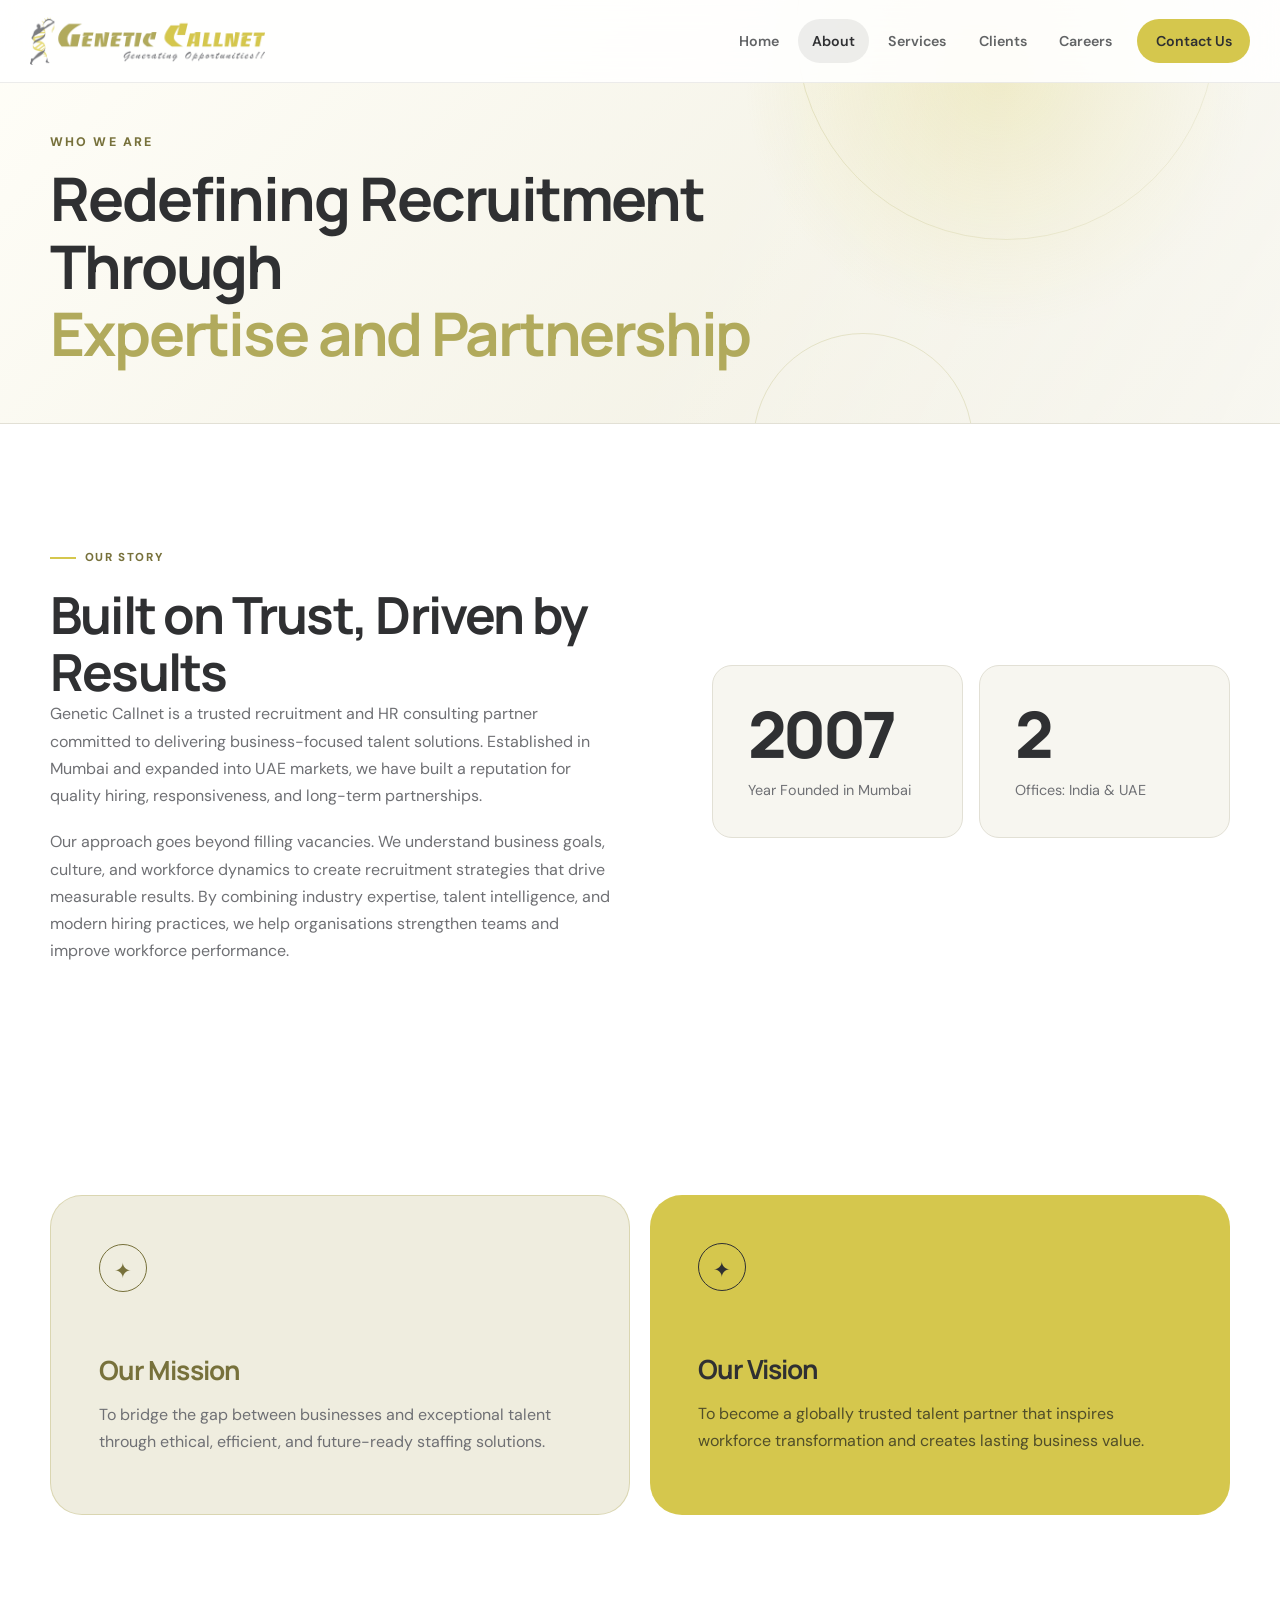
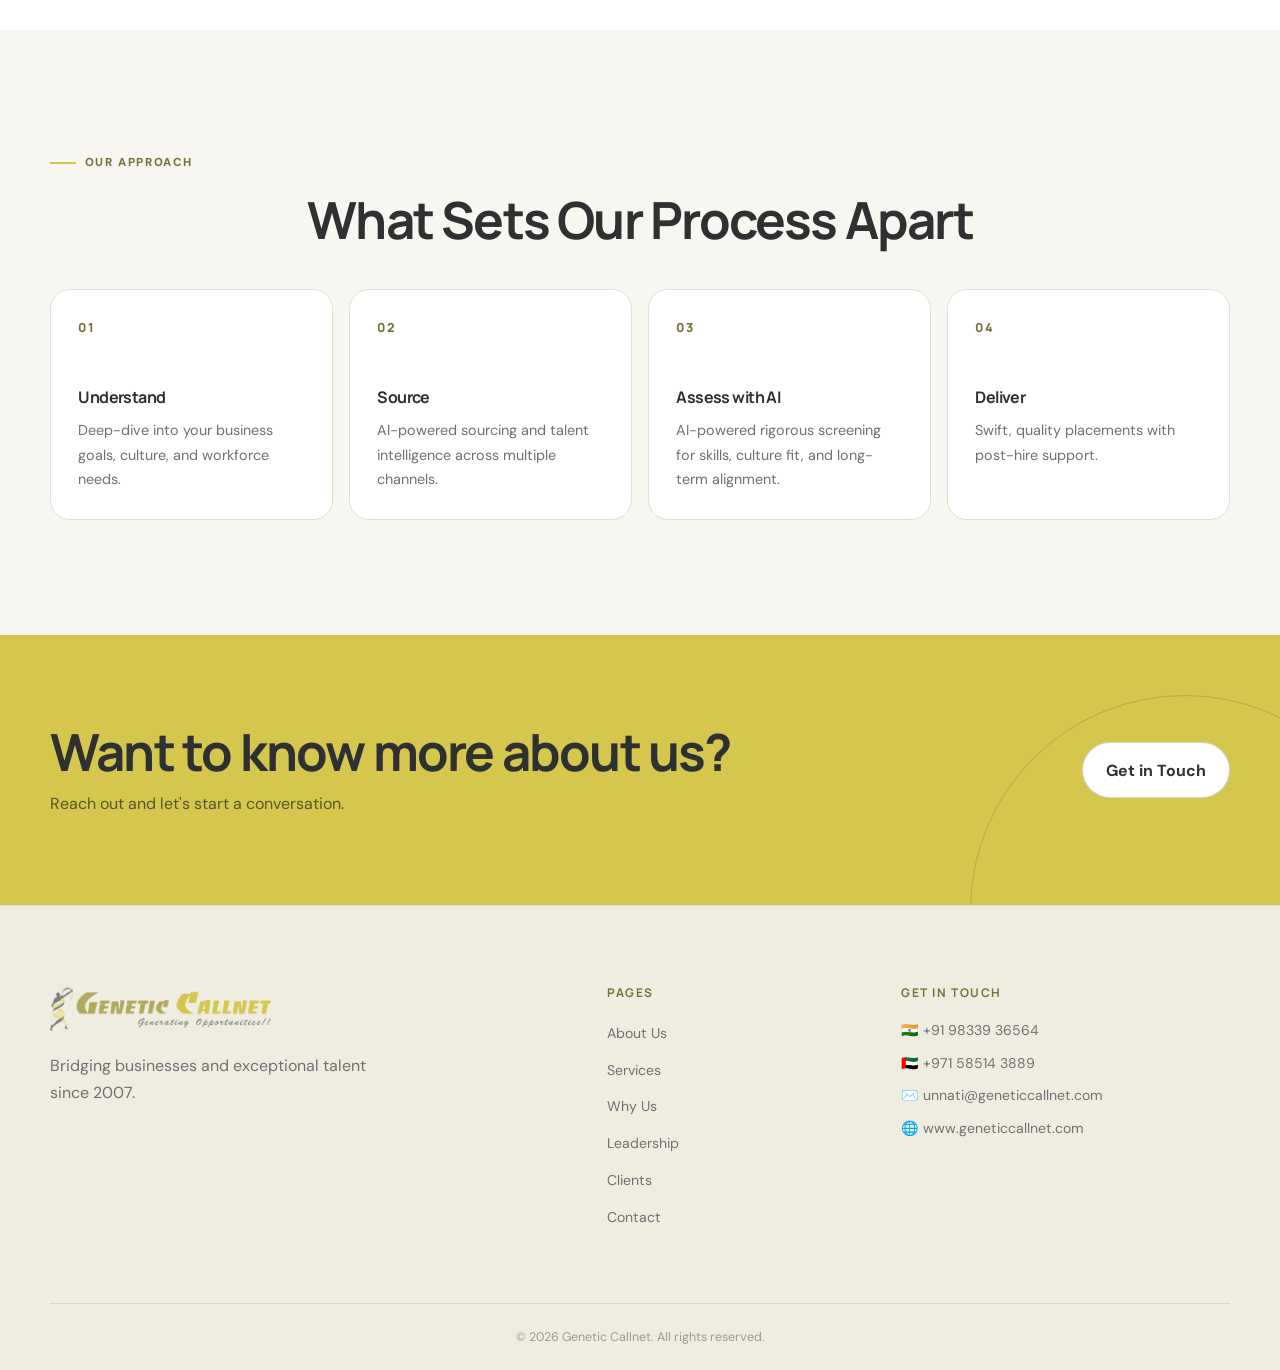
==== about.html @ e42fcb0c "Add files via upload" ====
<!DOCTYPE html>
<html lang="en">
<head>
  <meta charset="UTF-8" />
  <meta name="viewport" content="width=device-width, initial-scale=1.0" />
  <title>About Us – Genetic Callnet</title>
  <link rel="stylesheet" href="style.css" />
</head>
<body>
  <nav class="nav" id="nav">
    <div class="nav-inner">
      <a href="index.html" class="logo"><img src="GCLogo-transparent.png" alt="Genetic Callnet" class="logo-img" /></a>
      <button class="hamburger" id="hamburger" aria-label="Menu"><span></span><span></span><span></span></button>
      <ul class="nav-links" id="nav-links">
        <li><a href="index.html">Home</a></li>
        <li class="nav-item" id="about-dropdown">
          <button class="dropdown-toggle active">About</button>
          <div class="dropdown-menu">
            <a href="about.html" class="active">About Us</a>
            <a href="why-us.html">Why Genetic Callnet</a>
            <a href="leadership.html">Leadership Team</a>
          </div>
        </li>
        <li><a href="services.html">Services</a></li>
        <li><a href="clients.html">Clients</a></li>
        <li><a href="careers.html">Careers</a></li>
        <li><a href="contact.html" class="nav-cta">Contact Us</a></li>
      </ul>
    </div>
  </nav>

  <section class="page-hero">
    <div class="page-hero-bg"></div>
    <div class="container">
      <p class="hero-eyebrow">Who We Are</p>
      <h1>Redefining Recruitment Through<br/><em>Expertise and Partnership</em></h1>
    </div>
  </section>

  <section class="section">
    <div class="container two-col">
      <div>
        <span class="tag">Our Story</span>
        <h2>Built on Trust, Driven by Results</h2>
        <p>Genetic Callnet is a trusted recruitment and HR consulting partner committed to delivering business-focused talent solutions. Established in Mumbai and expanded into UAE markets, we have built a reputation for quality hiring, responsiveness, and long-term partnerships.</p>
        <p style="margin-top:1.2rem">Our approach goes beyond filling vacancies. We understand business goals, culture, and workforce dynamics to create recruitment strategies that drive measurable results. By combining industry expertise, talent intelligence, and modern hiring practices, we help organisations strengthen teams and improve workforce performance.</p>
      </div>
      <div class="about-side">
        <div class="about-highlight">
          <span class="about-big">2007</span>
          <p>Year Founded in Mumbai</p>
        </div>
        <div class="about-highlight">
          <span class="about-big">2</span>
          <p>Offices: India & UAE</p>
        </div>
      </div>
    </div>
  </section>

  <section class="mv-section section">
    <div class="container">
      <div class="mv-grid">
        <div class="mv-card mission">
          <div class="mv-icon">✨</div>
          <h3>Our Mission</h3>
          <p>To bridge the gap between businesses and exceptional talent through ethical, efficient, and future-ready staffing solutions.</p>
        </div>
        <div class="mv-card vision">
          <div class="mv-icon">✨</div>
          <h3>Our Vision</h3>
          <p>To become a globally trusted talent partner that inspires workforce transformation and creates lasting business value.</p>
        </div>
      </div>
    </div>
  </section>

  <section class="section" style="background:var(--bg-alt)">
    <div class="container">
      <span class="tag">Our Approach</span>
      <h2 style="text-align:center;margin-bottom:2.5rem">What Sets Our Process Apart</h2>
      <div class="process-steps">
        <div class="step"><span class="step-num">01</span><h4>Understand</h4><p>Deep-dive into your business goals, culture, and workforce needs.</p></div>
        <div class="step-arrow">→</div>
        <div class="step"><span class="step-num">02</span><h4>Source</h4><p>AI-powered sourcing and talent intelligence across multiple channels.</p></div>
        <div class="step-arrow">→</div>
        <div class="step"><span class="step-num">03</span><h4>Assess with AI</h4><p>AI-powered rigorous screening for skills, culture fit, and long-term alignment.</p></div>
        <div class="step-arrow">→</div>
        <div class="step"><span class="step-num">04</span><h4>Deliver</h4><p>Swift, quality placements with post-hire support.</p></div>
      </div>
    </div>
  </section>

  <section class="cta-banner">
    <div class="container cta-inner">
      <div><h2>Want to know more about us?</h2><p>Reach out and let's start a conversation.</p></div>
      <a href="contact.html" class="btn btn-white">Get in Touch</a>
    </div>
  </section>

  <footer class="footer">
    <div class="container footer-grid">
      <div class="footer-brand">
        <a href="index.html" class="logo logo-light"><img src="GCLogo-transparent.png" alt="Genetic Callnet" class="logo-img logo-img--footer" /></a>
        <p>Bridging businesses and exceptional talent since 2007.</p>
      </div>
      <div class="footer-links"><h4>Pages</h4><ul>
        <li><a href="about.html">About Us</a></li><li><a href="services.html">Services</a></li>
        <li><a href="why-us.html">Why Us</a></li><li><a href="leadership.html">Leadership</a></li>
        <li><a href="clients.html">Clients</a></li>
        <li><a href="contact.html">Contact</a></li>
      </ul></div>
      <div class="footer-contact"><h4>Get in Touch</h4>
        <p>🇮🇳 +91 98339 36564</p><p>🇦🇪 +971 58514 3889</p>
        <p>✉️ unnati@geneticcallnet.com</p><p>🌐 www.geneticcallnet.com</p>
      </div>
    </div>
    <div class="footer-bottom"><p>© 2026 Genetic Callnet. All rights reserved.</p></div>
  </footer>
  <script src="main.js"></script>
</body>
</html>
---- style.css ----
@import url('https://fonts.googleapis.com/css2?family=DM+Sans:wght@400;500;600;700&family=Manrope:wght@500;600;700;800&display=swap');

:root {
  /* Palette sampled directly from the Genetic Callnet logo. */
  --ink: #2f3032;
  --ink-2: #4d4e51;
  --ink-3: #66676b;
  --yellow: #d5c74d;
  --yellow-2: #e1d66f;
  --yellow-soft: #f7f4dc;
  --olive: #b1aa5c;
  --olive-deep: #77713b;
  --olive-soft: #efeddf;
  --logo-gray: #7c7d81;
  --logo-gray-soft: #ededee;
  --paper: #ffffff;
  --canvas: #f7f6f0;
  --muted: #6f7074;
  --line: #e2e0d5;
  --font-main: 'DM Sans', 'Segoe UI', sans-serif;
  --font-display: 'Manrope', 'Segoe UI', sans-serif;
  --radius-sm: 12px;
  --radius: 20px;
  --radius-lg: 32px;
  --shadow: 0 16px 50px rgba(17, 20, 24, .09);
  --shadow-lg: 0 26px 80px rgba(17, 20, 24, .16);
  --ease: .28s cubic-bezier(.2,.8,.2,1);

  /* Legacy aliases used by the page markup. */
  --navy: var(--ink);
  --navy-mid: var(--ink-2);
  --navy-light: var(--ink-3);
  --gold: var(--yellow);
  --gold-light: var(--yellow-2);
  --gold-dim: var(--olive-deep);
  --cream: var(--canvas);
  --white: var(--paper);
  --text: var(--ink);
  --text-muted: var(--muted);
  --bg-alt: var(--canvas);
  --border: var(--line);
  --transition: var(--ease);
}

*, *::before, *::after { box-sizing: border-box; margin: 0; padding: 0; }
html { scroll-behavior: smooth; }
body {
  min-width: 320px;
  overflow-x: hidden;
  color: var(--ink);
  background: var(--paper);
  font-family: var(--font-main);
  line-height: 1.7;
  -webkit-font-smoothing: antialiased;
}
body.menu-open { overflow: hidden; }
h1, h2, h3, h4 {
  color: var(--ink);
  font-family: var(--font-display);
  line-height: 1.12;
  letter-spacing: -.035em;
}
h1 { font-size: clamp(3rem, 6.8vw, 6.25rem); }
h2 { font-size: clamp(2rem, 4vw, 3.65rem); }
h3 { font-size: clamp(1.18rem, 2vw, 1.5rem); }
h4 { font-size: 1rem; }
p { color: var(--muted); }
a { color: inherit; text-decoration: none; }
img { display: block; max-width: 100%; }
button, input, select, textarea { font: inherit; }
button, a { -webkit-tap-highlight-color: transparent; }

.container { width: min(1180px, calc(100% - 40px)); margin-inline: auto; }
.section { padding: clamp(5rem, 9vw, 8.5rem) 0; }
.section:nth-of-type(even) { position: relative; }
.section-sub { max-width: 650px; margin: .85rem 0 2.8rem; font-size: 1.08rem; }

.tag {
  display: inline-flex;
  align-items: center;
  gap: .55rem;
  margin-bottom: 1.15rem;
  color: var(--olive-deep);
  font-size: .72rem;
  font-weight: 800;
  letter-spacing: .14em;
  text-transform: uppercase;
}
.tag::before {
  width: 26px;
  height: 2px;
  content: '';
  background: var(--yellow);
}

.btn {
  display: inline-flex;
  min-height: 52px;
  align-items: center;
  justify-content: center;
  gap: .6rem;
  padding: .85rem 1.45rem;
  border: 1px solid transparent;
  border-radius: 999px;
  cursor: pointer;
  font-weight: 700;
  transition: transform var(--ease), background var(--ease), color var(--ease), box-shadow var(--ease);
}
.btn:hover { transform: translateY(-3px); }
.btn-primary { color: var(--ink); background: var(--yellow); box-shadow: 0 12px 28px rgba(177,170,92,.25); }
.btn-primary:hover { background: var(--yellow-2); box-shadow: 0 16px 38px rgba(177,170,92,.35); }
.btn-outline { color: var(--ink); border-color: var(--ink); background: transparent; }
.btn-outline:hover { color: var(--paper); background: var(--ink); }
.btn-white { color: var(--ink); background: var(--paper); }
.btn-white:hover { background: var(--yellow); }
.btn-full { width: 100%; }
.link-arrow {
  display: inline-flex;
  align-items: center;
  gap: .7rem;
  margin-top: 1.4rem;
  color: var(--ink);
  font-weight: 700;
  border-bottom: 2px solid var(--yellow);
  transition: gap var(--ease);
}
.link-arrow:hover { gap: 1rem; }
.center-link { margin-top: 3rem; text-align: center; }

/* Navigation */
.nav {
  position: fixed;
  inset: 0 0 auto;
  z-index: 100;
  border-bottom: 1px solid rgba(17,20,24,.08);
  background: rgba(255,255,255,.88);
  backdrop-filter: blur(18px);
  transition: background var(--ease), box-shadow var(--ease);
}
.nav.scrolled { background: rgba(255,255,255,.97); box-shadow: 0 12px 40px rgba(17,20,24,.09); }
.nav-inner {
  display: flex;
  width: min(1220px, calc(100% - 40px));
  height: 82px;
  align-items: center;
  justify-content: space-between;
  margin-inline: auto;
}
.logo-img { width: auto; height: 48px; object-fit: contain; transition: opacity var(--ease); }
.logo-img:hover { opacity: .84; }
.nav-links { display: flex; align-items: center; gap: .25rem; list-style: none; }
.nav-links a, .dropdown-toggle {
  display: inline-flex;
  align-items: center;
  min-height: 42px;
  padding: .6rem .9rem;
  border: 0;
  border-radius: 999px;
  color: rgba(17,20,24,.66);
  background: transparent;
  cursor: pointer;
  font-size: .89rem;
  font-weight: 600;
  transition: color var(--ease), background var(--ease);
}
.nav-links a:hover, .nav-links a.active, .dropdown-toggle.active, .nav-item.open .dropdown-toggle {
  color: var(--ink);
  background: rgba(17,20,24,.07);
}
.nav-links .nav-cta {
  margin-left: .4rem;
  padding-inline: 1.15rem;
  color: var(--ink);
  background: var(--yellow);
}
.nav-links .nav-cta:hover, .nav-links .nav-cta.active { color: var(--ink); background: var(--yellow-2); }
.nav-item { position: relative; list-style: none; }
.dropdown-toggle::after { display: none; }
.dropdown-menu {
  display: none;
  position: absolute;
  top: 100%;
  left: 0;
  min-width: 225px;
  padding: .75rem .55rem .55rem;
  border: 1px solid var(--line);
  border-radius: 16px;
  background: rgba(255,255,255,.98);
  box-shadow: 0 20px 50px rgba(17,20,24,.14);
}
.nav-item.open .dropdown-menu { display: block; animation: fadeIn .2s ease; }
.dropdown-menu a { display: flex; width: 100%; border-radius: 10px; }
.dropdown-menu a.active, .dropdown-menu a:hover { color: var(--olive-deep) !important; background: var(--yellow-soft) !important; }
.hamburger {
  display: none;
  width: 46px;
  height: 46px;
  align-items: center;
  justify-content: center;
  flex-direction: column;
  gap: 5px;
  border: 1px solid rgba(17,20,24,.14);
  border-radius: 50%;
  background: transparent;
  cursor: pointer;
}
.hamburger span { width: 20px; height: 2px; border-radius: 2px; background: var(--ink); transition: var(--ease); }
.hamburger.active span:nth-child(1) { transform: translateY(7px) rotate(45deg); }
.hamburger.active span:nth-child(2) { opacity: 0; }
.hamburger.active span:nth-child(3) { transform: translateY(-7px) rotate(-45deg); }

/* Heroes */
.hero {
  position: relative;
  display: flex;
  min-height: 500px;
  align-items: center;
  overflow: hidden;
  padding: 7rem 0 2.75rem;
  background:
    linear-gradient(90deg, rgba(255,255,255,.98) 0%, rgba(255,255,255,.91) 38%, rgba(247,246,240,.5) 65%, rgba(247,246,240,.12) 100%),
    url('AI Recruiter.png') center center / cover no-repeat;
}
.hero::before {
  position: absolute;
  inset: 0;
  content: '';
  background:
    radial-gradient(circle at 10% 22%, rgba(213,199,77,.22), transparent 27%),
    linear-gradient(180deg, rgba(255,255,255,.08), rgba(177,170,92,.08));
  pointer-events: none;
}
.hero::after {
  position: absolute;
  inset: auto -10vw -25vw auto;
  width: 52vw;
  aspect-ratio: 1;
  border: 1px solid rgba(177,170,92,.28);
  border-radius: 50%;
  content: '';
}
.hero-content { position: relative; z-index: 1; width: min(1180px, calc(100% - 40px)); margin-inline: auto; }
.hero--centered { text-align: left; }
.hero-content--centered { display: block; }
.hero--centered .hero-eyebrow, .hero--centered .hero-headline, .hero--centered .hero-sub { text-align: left; }
.hero-headline {
  max-width: 760px;
  margin-bottom: 1rem;
  color: var(--ink);
  font-size: clamp(2.5rem, 5vw, 4.65rem);
}
.hero-headline em { color: var(--ink); font-style: normal; }
.page-hero h1 em { color: var(--olive); font-style: normal; }
.hero-headline .ai-accent {
  display: inline-block;
  color: transparent;
  background: linear-gradient(90deg, #d5c74d 0%, #b1aa5c 58%, #7c7d81 100%);
  -webkit-background-clip: text;
  background-clip: text;
}
.hero-eyebrow {
  margin-bottom: .75rem;
  color: var(--olive-deep);
  font-size: .78rem;
  font-weight: 800;
  letter-spacing: .17em;
  text-transform: uppercase;
}
.hero-sub { max-width: 620px; margin: 0 0 1.25rem !important; color: var(--muted); font-size: 1rem; }
.hero-search-wrap { width: 100%; max-width: 650px; margin-top: 1.2rem; }
.hero-search-box {
  display: flex;
  align-items: center;
  gap: .7rem;
  padding: .55rem .55rem .55rem 1.25rem;
  border: 1px solid rgba(17,20,24,.1);
  border-radius: 16px;
  background: rgba(255,255,255,.98);
  box-shadow: var(--shadow-lg);
}
.hero-search-icon { color: var(--muted); font-size: 0; }
.hero-search-icon::after { content: '⌕'; font-size: 1.5rem; }
.hero-search-input { flex: 1; min-width: 0; padding: .7rem 0; border: 0; outline: 0; color: var(--ink); background: transparent; }
.hero-search-btn { padding: .88rem 1.5rem; border: 0; border-radius: 11px; color: var(--ink); background: var(--yellow); cursor: pointer; font-weight: 800; }
.hero-search-hint { margin-top: .8rem; color: rgba(17,20,24,.48); font-size: .8rem; text-align: left; }

.page-hero {
  position: relative;
  overflow: hidden;
  padding: 8.25rem 0 3.5rem;
  border-bottom: 1px solid var(--line);
  background:
    radial-gradient(circle at 78% 18%, rgba(213,199,77,.28), transparent 24%),
    linear-gradient(135deg, #fffef8 0%, var(--olive-soft) 100%);
}
.page-hero::before, .page-hero::after {
  position: absolute;
  border: 1px solid rgba(177,170,92,.25);
  border-radius: 50%;
  content: '';
}
.page-hero::before { width: 420px; height: 420px; top: -180px; right: 5vw; }
.page-hero::after { width: 220px; height: 220px; right: 24vw; bottom: -130px; }
.page-hero-bg { position: absolute; inset: 0; background: linear-gradient(115deg, transparent 55%, rgba(255,255,255,.55)); }
.page-hero .container { position: relative; z-index: 1; }
.page-hero h1 { max-width: 850px; color: var(--ink); font-size: clamp(2.35rem, 4.7vw, 4.25rem); }
.page-hero .hero-sub { margin-top: .9rem !important; margin-bottom: 0 !important; }

/* Careers uses a deliberately more compact banner than other inner pages. */
.careers-page-hero {
  padding-top: 7rem;
  padding-bottom: 2.25rem;
}
.careers-page-hero h1 {
  max-width: 760px;
  font-size: clamp(2.15rem, 4vw, 3.5rem);
}
.careers-page-hero .hero-eyebrow { margin-bottom: .55rem; }
.careers-page-hero .hero-sub {
  max-width: 620px !important;
  margin-top: .65rem !important;
  font-size: .96rem;
}
.careers-openings-section { padding-top: 2.75rem; }

.stats-marquee-wrap { overflow: hidden; border-block: 1px solid rgba(177,170,92,.45); background: var(--yellow-soft); }
.stats-marquee-track { display: flex; width: max-content; align-items: center; padding: 1.65rem 0; animation: marqueeScroll 34s linear infinite; }
.marquee-stat { display: flex; align-items: center; gap: .8rem; padding: 0 2.3rem; white-space: nowrap; }
.marquee-num { color: var(--olive-deep); font-family: var(--font-display); font-size: 1.65rem; font-weight: 800; }
.marquee-label {
  display: inline-flex;
  align-items: center;
  min-height: 1.65rem;
  color: rgba(17,20,24,.58);
  font-size: .72rem;
  font-weight: 700;
  letter-spacing: .1em;
  line-height: 1;
  text-transform: uppercase;
}
.marquee-divider { width: 5px; height: 5px; border-radius: 50%; background: var(--yellow); opacity: .55; }

/* Shared layouts and cards */
.two-col { display: grid; grid-template-columns: 1.05fr .95fr; gap: clamp(3rem, 7vw, 7rem); align-items: center; }
.intro-text h2 { margin-bottom: 1.35rem; }
.intro-text p { font-size: 1.04rem; }
.why-grid { display: grid; grid-template-columns: repeat(2, 1fr); gap: 1rem; }
.why-card, .step, .number-card, .industry-card, .brand-tile, .about-highlight {
  border: 1px solid var(--line);
  border-radius: var(--radius);
  background: var(--paper);
  transition: transform var(--ease), border-color var(--ease), box-shadow var(--ease);
}
.why-card { min-height: 180px; padding: 1.6rem; background: var(--canvas); }
.why-card:hover, .step:hover, .number-card:hover, .industry-card:hover, .brand-tile:hover {
  transform: translateY(-6px);
  border-color: var(--olive);
  box-shadow: var(--shadow);
}
.why-icon { display: grid; width: 42px; height: 42px; place-items: center; margin-bottom: 1.25rem; border-radius: 50%; color: var(--ink); background: var(--yellow); font-size: 0; }
.why-icon::after { content: '✓'; font-size: 1rem; font-weight: 900; }
.why-card p { color: var(--ink); font-weight: 600; line-height: 1.5; }

.services-strip { background: var(--canvas); }
.service-cards { display: grid; grid-template-columns: repeat(3, 1fr); gap: 1rem; margin-top: 2.8rem; }
.service-card {
  position: relative;
  display: block;
  min-height: 260px;
  overflow: hidden;
  padding: 2rem;
  border: 1px solid var(--line);
  border-radius: var(--radius);
  background: var(--paper);
  transition: transform var(--ease), color var(--ease), box-shadow var(--ease);
}
.service-card:nth-child(3n+2) { border-top: 4px solid var(--olive); }
.service-card:nth-child(3n+3) { border-top: 4px solid var(--logo-gray); }
.service-card::after {
  position: absolute;
  right: 1.6rem;
  bottom: 1.5rem;
  content: '↗';
  font-size: 1.45rem;
  transition: transform var(--ease);
}
.service-card:hover { transform: translateY(-7px); color: var(--ink); background: var(--yellow); box-shadow: var(--shadow); }
.service-card:hover::after { transform: translate(4px,-4px); }
.sc-num { display: block; margin-bottom: 3.6rem; color: var(--olive-deep); font-size: .75rem; font-weight: 800; letter-spacing: .1em; }
.service-card h3 { margin-bottom: .75rem; }
.service-card p { color: var(--muted); font-size: .92rem; }
.service-card:hover p { color: rgba(17,20,24,.68); }

.brands { text-align: center; }
.brands-logo-wrap { margin-top: 2.8rem; overflow: hidden; border: 1px solid var(--line); border-radius: var(--radius); background: white; box-shadow: var(--shadow); }
.brands-logo-img { width: 100%; }

.mv-grid { display: grid; grid-template-columns: repeat(2, 1fr); gap: 1.2rem; }
.mv-card { min-height: 320px; padding: 3rem; border-radius: var(--radius-lg); }
.mission { border: 1px solid rgba(177,170,92,.35); background: var(--olive-soft); }
.vision { background: var(--yellow); }
.mv-icon { display: grid; width: 48px; height: 48px; place-items: center; margin-bottom: 4rem; border: 1px solid currentColor; border-radius: 50%; font-size: 0; }
.mv-icon::after { content: '✦'; font-size: 1.3rem; }
.mission .mv-icon, .mission h3 { color: var(--olive-deep); }
.mission p { color: var(--muted); }
.vision p { color: rgba(17,20,24,.68); }
.mv-card h3 { margin-bottom: 1rem; font-size: 1.65rem; }

.about-side { display: grid; grid-template-columns: 1fr 1fr; gap: 1rem; }
.about-highlight { padding: 2.2rem; text-align: left; background: var(--canvas); }
.about-big, .big-num { display: block; color: var(--ink); font-family: var(--font-display); font-size: clamp(2.7rem, 5vw, 4.6rem); font-weight: 800; letter-spacing: -.06em; line-height: 1; }
.about-highlight p { margin-top: .75rem; font-size: .9rem; }

.process-steps { display: grid; grid-template-columns: repeat(4, 1fr); gap: 1rem; }
.step { position: relative; min-height: 230px; padding: 1.7rem; }
.step-num, .adv-num { display: block; margin-bottom: 3.2rem; color: var(--olive-deep); font-family: var(--font-display); font-size: .78rem; font-weight: 800; letter-spacing: .12em; }
.step h4 { margin-bottom: .7rem; }
.step p { font-size: .9rem; }
.step-arrow { display: none; }

.services-full-grid, .advantage-grid { display: grid; grid-template-columns: repeat(2, 1fr); gap: 1rem; }
.svc-full-card, .adv-card {
  display: flex;
  gap: 1.35rem;
  padding: 2rem;
  border: 1px solid var(--line);
  border-radius: var(--radius);
  background: white;
  transition: transform var(--ease), border-color var(--ease), box-shadow var(--ease);
}
.svc-full-card:hover, .adv-card:hover { transform: translateY(-6px); border-color: var(--olive); box-shadow: var(--shadow); }
.svc-icon-box {
  position: relative;
  display: block;
  width: 52px;
  height: 52px;
  flex: 0 0 52px;
  border-radius: 15px;
  color: var(--ink);
  background: var(--yellow-soft);
  font-size: 0;
}
.svc-full-card:nth-child(3n+2) .svc-icon-box { background: var(--olive-soft); color: var(--olive-deep); }
.svc-full-card:nth-child(3n+3) .svc-icon-box { background: var(--logo-gray-soft); color: var(--logo-gray); }
.svc-icon-box::after {
  position: absolute;
  top: 50%;
  left: 50%;
  content: '✦';
  font-size: 1.15rem;
  line-height: 1;
  transform: translate(-50%, -50%);
}
.svc-content h3, .adv-body h3 { margin-bottom: .7rem; }
.svc-content p, .adv-body p { font-size: .92rem; }
.adv-card--wide { grid-column: 1 / -1; }
.adv-num { margin-bottom: 0; padding-top: .35rem; font-size: 1rem; }
.industry-tags, .leader-expertise { display: flex; flex-wrap: wrap; gap: .5rem; margin-top: 1.25rem; }
.industry-tags span, .leader-expertise span {
  padding: .35rem .75rem;
  border: 1px solid rgba(177,170,92,.5);
  border-radius: 999px;
  color: var(--olive-deep);
  background: var(--olive-soft);
  font-size: .78rem;
  font-weight: 700;
}
.numbers-row { display: grid; grid-template-columns: repeat(4, 1fr); gap: 1rem; }
.number-card { padding: 2.2rem 1.4rem; text-align: left; }
.number-card .big-num { margin-bottom: 1.2rem; font-size: clamp(2.3rem, 4vw, 3.5rem); }

.leaders-grid { display: grid; gap: 1.25rem; }
.leader-card {
  display: grid;
  grid-template-columns: 190px 1fr;
  gap: 3rem;
  align-items: center;
  padding: 2.5rem;
  border: 1px solid var(--line);
  border-radius: var(--radius-lg);
  background: var(--paper);
  transition: transform var(--ease), box-shadow var(--ease);
}
.leader-card:hover { transform: translateY(-5px); box-shadow: var(--shadow); }
.leader-avatar--photo { width: 190px; height: 220px; overflow: hidden; border: 0; border-radius: 22px; background: var(--canvas) !important; }
.leader-avatar--photo img { width: 100%; height: 100%; border-radius: 0; object-fit: cover; object-position: center top; filter: grayscale(12%); }
.leader-info h3 { margin-bottom: .35rem; font-size: 1.75rem; }
.leader-title { margin-bottom: 1.2rem; color: var(--olive-deep); font-size: .85rem; font-weight: 800; letter-spacing: .06em; text-transform: uppercase; }
.leader-bio { font-size: .97rem; }

.industry-grid { display: grid; grid-template-columns: repeat(3, 1fr); gap: 1rem; }
.industry-card { min-height: 250px; padding: 1.8rem; }
.ind-icon {
  position: relative;
  display: block;
  width: 48px;
  height: 48px;
  margin-bottom: 3.2rem;
  border-radius: 14px;
  background: var(--yellow);
  font-size: 0;
}
.industry-card:nth-child(3n+2) .ind-icon { background: var(--olive); }
.industry-card:nth-child(3n+3) .ind-icon { background: var(--logo-gray-soft); color: var(--logo-gray); }
.ind-icon::after {
  position: absolute;
  top: 50%;
  left: 50%;
  width: 22px;
  height: 22px;
  content: '';
  background: var(--ink);
  transform: translate(-50%, -50%);
  -webkit-mask: center / contain no-repeat;
  mask: center / contain no-repeat;
}
.industry-card:nth-child(1) .ind-icon::after {
  -webkit-mask-image: url("data:image/svg+xml,%3Csvg xmlns='http://www.w3.org/2000/svg' viewBox='0 0 24 24' fill='none' stroke='black' stroke-width='2' stroke-linecap='round' stroke-linejoin='round'%3E%3Cpath d='m3 10 9-6 9 6M5 10v8M9 10v8M15 10v8M19 10v8M3 18h18M2 22h20'/%3E%3C/svg%3E");
  mask-image: url("data:image/svg+xml,%3Csvg xmlns='http://www.w3.org/2000/svg' viewBox='0 0 24 24' fill='none' stroke='black' stroke-width='2' stroke-linecap='round' stroke-linejoin='round'%3E%3Cpath d='m3 10 9-6 9 6M5 10v8M9 10v8M15 10v8M19 10v8M3 18h18M2 22h20'/%3E%3C/svg%3E");
}
.industry-card:nth-child(2) .ind-icon::after {
  -webkit-mask-image: url("data:image/svg+xml,%3Csvg xmlns='http://www.w3.org/2000/svg' viewBox='0 0 24 24' fill='none' stroke='black' stroke-width='2' stroke-linecap='round' stroke-linejoin='round'%3E%3Crect x='3' y='4' width='18' height='12' rx='2'/%3E%3Cpath d='M8 20h8M12 16v4M8 9l2 2-2 2M13 13h3'/%3E%3C/svg%3E");
  mask-image: url("data:image/svg+xml,%3Csvg xmlns='http://www.w3.org/2000/svg' viewBox='0 0 24 24' fill='none' stroke='black' stroke-width='2' stroke-linecap='round' stroke-linejoin='round'%3E%3Crect x='3' y='4' width='18' height='12' rx='2'/%3E%3Cpath d='M8 20h8M12 16v4M8 9l2 2-2 2M13 13h3'/%3E%3C/svg%3E");
}
.industry-card:nth-child(3) .ind-icon::after {
  -webkit-mask-image: url("data:image/svg+xml,%3Csvg xmlns='http://www.w3.org/2000/svg' viewBox='0 0 24 24' fill='none' stroke='black' stroke-width='2' stroke-linecap='round' stroke-linejoin='round'%3E%3Cpath d='M3 21V9l6 3V9l6 3V5h4l2 16H3Z'/%3E%3Cpath d='M7 17h1M11 17h1M15 17h1'/%3E%3C/svg%3E");
  mask-image: url("data:image/svg+xml,%3Csvg xmlns='http://www.w3.org/2000/svg' viewBox='0 0 24 24' fill='none' stroke='black' stroke-width='2' stroke-linecap='round' stroke-linejoin='round'%3E%3Cpath d='M3 21V9l6 3V9l6 3V5h4l2 16H3Z'/%3E%3Cpath d='M7 17h1M11 17h1M15 17h1'/%3E%3C/svg%3E");
}
.industry-card:nth-child(4) .ind-icon::after {
  -webkit-mask-image: url("data:image/svg+xml,%3Csvg xmlns='http://www.w3.org/2000/svg' viewBox='0 0 24 24' fill='none' stroke='black' stroke-width='2' stroke-linecap='round' stroke-linejoin='round'%3E%3Ccircle cx='9' cy='20' r='1'/%3E%3Ccircle cx='19' cy='20' r='1'/%3E%3Cpath d='M3 4h2l2.7 11.2a2 2 0 0 0 2 1.6h8.8a2 2 0 0 0 2-1.6L22 8H6'/%3E%3C/svg%3E");
  mask-image: url("data:image/svg+xml,%3Csvg xmlns='http://www.w3.org/2000/svg' viewBox='0 0 24 24' fill='none' stroke='black' stroke-width='2' stroke-linecap='round' stroke-linejoin='round'%3E%3Ccircle cx='9' cy='20' r='1'/%3E%3Ccircle cx='19' cy='20' r='1'/%3E%3Cpath d='M3 4h2l2.7 11.2a2 2 0 0 0 2 1.6h8.8a2 2 0 0 0 2-1.6L22 8H6'/%3E%3C/svg%3E");
}
.industry-card:nth-child(5) .ind-icon::after {
  -webkit-mask-image: url("data:image/svg+xml,%3Csvg xmlns='http://www.w3.org/2000/svg' viewBox='0 0 24 24' fill='none' stroke='black' stroke-width='2' stroke-linecap='round' stroke-linejoin='round'%3E%3Cpath d='M9 18V5l12-2v13'/%3E%3Ccircle cx='6' cy='18' r='3'/%3E%3Ccircle cx='18' cy='16' r='3'/%3E%3C/svg%3E");
  mask-image: url("data:image/svg+xml,%3Csvg xmlns='http://www.w3.org/2000/svg' viewBox='0 0 24 24' fill='none' stroke='black' stroke-width='2' stroke-linecap='round' stroke-linejoin='round'%3E%3Cpath d='M9 18V5l12-2v13'/%3E%3Ccircle cx='6' cy='18' r='3'/%3E%3Ccircle cx='18' cy='16' r='3'/%3E%3C/svg%3E");
}
.industry-card:nth-child(6) .ind-icon::after {
  -webkit-mask-image: url("data:image/svg+xml,%3Csvg xmlns='http://www.w3.org/2000/svg' viewBox='0 0 24 24' fill='none' stroke='black' stroke-width='2' stroke-linecap='round' stroke-linejoin='round'%3E%3Cpath d='M3 21h18M6 21V7l6-4 6 4v14M9 10h1M14 10h1M9 14h1M14 14h1M10 21v-3h4v3'/%3E%3C/svg%3E");
  mask-image: url("data:image/svg+xml,%3Csvg xmlns='http://www.w3.org/2000/svg' viewBox='0 0 24 24' fill='none' stroke='black' stroke-width='2' stroke-linecap='round' stroke-linejoin='round'%3E%3Cpath d='M3 21h18M6 21V7l6-4 6 4v14M9 10h1M14 10h1M9 14h1M14 14h1M10 21v-3h4v3'/%3E%3C/svg%3E");
}
.industry-card h4 { margin-bottom: .7rem; }
.industry-card p { font-size: .88rem; }

.contact-layout { display: grid; grid-template-columns: .85fr 1.15fr; gap: clamp(3rem, 7vw, 7rem); align-items: start; }
.contact-info-col h2, .contact-form-col h2 { margin-bottom: 2rem; }
.contact-cards { display: grid; gap: .8rem; }
.contact-card { display: flex; gap: 1rem; align-items: center; padding: 1.25rem; border: 1px solid var(--line); border-radius: 16px; background: var(--canvas); }
.contact-card-icon {
  position: relative;
  display: block;
  width: 44px;
  height: 44px;
  flex: 0 0 44px;
  border-radius: 50%;
  background: var(--yellow);
  font-size: 0;
}
.contact-card-icon::after {
  position: absolute;
  top: 50%;
  left: 50%;
  width: 20px;
  height: 20px;
  content: '';
  background: var(--ink);
  transform: translate(-50%, -50%);
  -webkit-mask: center / contain no-repeat;
  mask: center / contain no-repeat;
}
.contact-card:nth-child(1) .contact-card-icon::after,
.contact-card:nth-child(2) .contact-card-icon::after {
  -webkit-mask-image: url("data:image/svg+xml,%3Csvg xmlns='http://www.w3.org/2000/svg' viewBox='0 0 24 24' fill='none' stroke='black' stroke-width='2' stroke-linecap='round' stroke-linejoin='round'%3E%3Cpath d='M20 10c0 5-8 12-8 12S4 15 4 10a8 8 0 1 1 16 0Z'/%3E%3Ccircle cx='12' cy='10' r='3'/%3E%3C/svg%3E");
  mask-image: url("data:image/svg+xml,%3Csvg xmlns='http://www.w3.org/2000/svg' viewBox='0 0 24 24' fill='none' stroke='black' stroke-width='2' stroke-linecap='round' stroke-linejoin='round'%3E%3Cpath d='M20 10c0 5-8 12-8 12S4 15 4 10a8 8 0 1 1 16 0Z'/%3E%3Ccircle cx='12' cy='10' r='3'/%3E%3C/svg%3E");
}
.contact-card:nth-child(3) .contact-card-icon::after {
  -webkit-mask-image: url("data:image/svg+xml,%3Csvg xmlns='http://www.w3.org/2000/svg' viewBox='0 0 24 24' fill='none' stroke='black' stroke-width='2' stroke-linecap='round' stroke-linejoin='round'%3E%3Crect width='20' height='16' x='2' y='4' rx='2'/%3E%3Cpath d='m22 7-10 6L2 7'/%3E%3C/svg%3E");
  mask-image: url("data:image/svg+xml,%3Csvg xmlns='http://www.w3.org/2000/svg' viewBox='0 0 24 24' fill='none' stroke='black' stroke-width='2' stroke-linecap='round' stroke-linejoin='round'%3E%3Crect width='20' height='16' x='2' y='4' rx='2'/%3E%3Cpath d='m22 7-10 6L2 7'/%3E%3C/svg%3E");
}
.contact-card:nth-child(4) .contact-card-icon::after {
  -webkit-mask-image: url("data:image/svg+xml,%3Csvg xmlns='http://www.w3.org/2000/svg' viewBox='0 0 24 24' fill='none' stroke='black' stroke-width='2' stroke-linecap='round' stroke-linejoin='round'%3E%3Ccircle cx='12' cy='12' r='10'/%3E%3Cpath d='M2 12h20M12 2a15 15 0 0 1 0 20M12 2a15 15 0 0 0 0 20'/%3E%3C/svg%3E");
  mask-image: url("data:image/svg+xml,%3Csvg xmlns='http://www.w3.org/2000/svg' viewBox='0 0 24 24' fill='none' stroke='black' stroke-width='2' stroke-linecap='round' stroke-linejoin='round'%3E%3Ccircle cx='12' cy='12' r='10'/%3E%3Cpath d='M2 12h20M12 2a15 15 0 0 1 0 20M12 2a15 15 0 0 0 0 20'/%3E%3C/svg%3E");
}
.contact-card h4 { margin-bottom: .2rem; }
.contact-card p { font-size: .82rem; }
.contact-link { color: var(--ink); font-size: .92rem; font-weight: 700; }
.contact-form { display: flex; flex-direction: column; gap: 1rem; padding: 2rem; border: 1px solid var(--line); border-radius: var(--radius); background: var(--canvas); }
.form-row { display: grid; grid-template-columns: repeat(2, 1fr); gap: 1rem; }
.form-group { display: flex; flex-direction: column; gap: .45rem; }
.form-group label { color: var(--ink); font-size: .8rem; font-weight: 700; }
.contact-form input, .contact-form select, .contact-form textarea {
  width: 100%;
  padding: .9rem 1rem;
  border: 1px solid var(--line);
  border-radius: 11px;
  outline: 0;
  color: var(--ink);
  background: white;
  transition: border-color var(--ease), box-shadow var(--ease);
}
.contact-form input:focus, .contact-form select:focus, .contact-form textarea:focus { border-color: var(--olive); box-shadow: 0 0 0 4px rgba(177,170,92,.2); }
.contact-form textarea { min-height: 130px; resize: vertical; }
.contact-form input[type="file"] {
  padding: .65rem;
  cursor: pointer;
}
.contact-form input[type="file"]::file-selector-button {
  margin-right: .8rem;
  padding: .55rem .85rem;
  border: 0;
  border-radius: 999px;
  color: var(--ink);
  background: var(--yellow);
  cursor: pointer;
  font-weight: 700;
}
.file-hint { color: var(--muted); font-size: .76rem; }

.cta-banner { position: relative; overflow: hidden; padding: 5.5rem 0; background: var(--yellow); }
.cta-banner::after { position: absolute; right: -120px; bottom: -220px; width: 430px; height: 430px; border: 1px solid rgba(17,20,24,.16); border-radius: 50%; content: ''; }
.cta-inner { position: relative; z-index: 1; display: flex; align-items: center; justify-content: space-between; gap: 2rem; }
.cta-inner h2 { max-width: 750px; font-size: clamp(2rem, 4vw, 3.5rem); }
.cta-inner p { margin-top: .6rem; color: rgba(17,20,24,.64); }
.cta-banner .btn-white { border: 1px solid rgba(17,20,24,.18); background: white; color: var(--ink); }
.cta-banner .btn-white:hover { border-color: var(--ink); background: #fffdf1; color: var(--ink); }

.footer { padding: 5rem 0 0; border-top: 1px solid var(--line); background: var(--olive-soft); }
.footer-grid { display: grid; grid-template-columns: 1.5fr .7fr 1fr; gap: 4rem; padding-bottom: 4rem; border-bottom: 1px solid rgba(17,20,24,.1); }
.logo-img--footer { height: 45px; }
.footer-brand p { max-width: 320px; margin-top: 1.3rem; color: var(--muted); }
.footer h4 { margin-bottom: 1.2rem; color: var(--olive-deep); font-size: .75rem; letter-spacing: .13em; text-transform: uppercase; }
.footer-links ul { list-style: none; }
.footer-links li { margin-bottom: .6rem; }
.footer-links a, .footer-contact p { color: var(--muted); font-size: .88rem; transition: color var(--ease); }
.footer-links a:hover { color: var(--ink); }
.footer-contact p { margin-bottom: .55rem; }
.footer-bottom { padding: 1.4rem 20px; text-align: center; }
.footer-bottom p { color: rgba(17,20,24,.38); font-size: .78rem; }

/* Careers and modal */
.ats-widget-wrap { background: transparent; }
.careers-heading-row {
  display: grid;
  grid-template-columns: minmax(0, 1fr) auto;
  align-items: center;
  gap: 2rem;
  margin-bottom: 2rem;
}
.careers-heading-copy .section-sub { margin-bottom: 0; }
.open-app-cta {
  position: relative;
  z-index: 2;
  display: flex;
  align-items: center;
  justify-content: flex-end;
  gap: 1.15rem;
  margin: 0;
  padding: .55rem .55rem .55rem 1.25rem;
  border: 1px solid rgba(177,170,92,.48);
  border-radius: 999px;
  background: linear-gradient(135deg, var(--yellow-soft), var(--olive-soft));
  box-shadow: 0 8px 24px rgba(177,170,92,.12);
}
.open-app-prompt {
  display: inline-flex;
  height: 44px;
  align-items: center;
  justify-content: center;
  margin: 0;
  padding: 0;
  color: var(--ink);
  font-family: var(--font-main);
  font-size: .86rem;
  font-weight: 700;
  line-height: 1;
  white-space: nowrap;
}
.open-app-cta .btn {
  position: relative;
  z-index: 3;
  display: inline-flex;
  flex: 0 0 auto;
  min-height: 44px;
  height: 44px;
  align-items: center;
  justify-content: center;
  padding: .65rem 1.2rem;
  border: 1px solid rgba(119,113,59,.22) !important;
  border-radius: 999px !important;
  color: var(--ink) !important;
  background: var(--yellow) !important;
  box-shadow: 0 7px 18px rgba(177,170,92,.24) !important;
  font-size: .82rem;
  font-weight: 800;
  letter-spacing: .01em;
  line-height: 1;
  white-space: nowrap;
  pointer-events: auto;
}
.open-app-cta .btn:hover {
  background: var(--yellow-2) !important;
  box-shadow: 0 10px 22px rgba(177,170,92,.34) !important;
  transform: translateY(-2px);
}
.modal-overlay { backdrop-filter: blur(8px); }
.modal-overlay:target { display: flex; }
.application-dialog { border-radius: var(--radius) !important; box-shadow: var(--shadow-lg); }

/* Animation */
@keyframes marqueeScroll { to { transform: translateX(-50%); } }
@keyframes fadeIn { from { opacity: 0; transform: translateY(-5px); } }
@keyframes fadeUp { from { opacity: 0; transform: translateY(22px); } to { opacity: 1; transform: none; } }
.hero-content > *, .page-hero .container > * { animation: fadeUp .75s both; }
.hero-content > :nth-child(2), .page-hero .container > :nth-child(2) { animation-delay: .08s; }
.hero-content > :nth-child(3), .page-hero .container > :nth-child(3) { animation-delay: .16s; }
.hero-content > :nth-child(4) { animation-delay: .24s; }

@media (min-width: 761px) {
  .nav-item:hover .dropdown-menu { display: block; }
}

@media (max-width: 960px) {
  .service-cards, .industry-grid { grid-template-columns: repeat(2, 1fr); }
  .two-col, .contact-layout { grid-template-columns: 1fr; }
  .numbers-row { grid-template-columns: repeat(2, 1fr); }
  .process-steps { grid-template-columns: repeat(2, 1fr); }
  .footer-grid { grid-template-columns: 1.4fr 1fr; }
  .footer-contact { grid-column: 1 / -1; }
}

@media (max-width: 760px) {
  .container, .hero-content, .nav-inner { width: min(100% - 28px, 1180px); }
  .section { padding: 4.5rem 0; }
  .nav-inner { height: 72px; }
  .logo-img { height: 40px; }
  .hamburger { display: flex; }
  .nav-links {
    display: none;
    position: fixed;
    inset: 72px 0 auto;
    max-height: calc(100vh - 72px);
    overflow-y: auto;
    flex-direction: column;
    align-items: stretch;
    gap: .25rem;
    padding: 1rem 18px 2rem;
    border-top: 1px solid var(--line);
    background: rgba(255,255,255,.99);
  }
  .nav-links.open { display: flex; }
  .nav-links a, .dropdown-toggle { width: 100%; justify-content: space-between; padding: .85rem 1rem; }
  .nav-links .nav-cta { margin: .6rem 0 0; justify-content: center; }
  .dropdown-menu { position: static; margin-top: .3rem; border: 0; background: var(--canvas); box-shadow: none; }
  .hero {
    min-height: 560px;
    padding: 6.5rem 0 2.5rem;
    background:
      linear-gradient(90deg, rgba(255,255,255,.97) 0%, rgba(255,255,255,.88) 62%, rgba(247,246,240,.5) 100%),
      url('AI Recruiter.png') 55% center / cover no-repeat;
  }
  .hero::before { inset: 0; opacity: 1; }
  .hero-headline { font-size: clamp(2.25rem, 10.5vw, 3.35rem); }
  .hero-search-box { flex-wrap: wrap; padding: .8rem; border-radius: 14px; }
  .hero-search-icon { display: none; }
  .hero-search-input { width: 100%; flex-basis: calc(100% - 110px); padding-left: .4rem; }
  .hero-search-btn { flex: 1; }
  .page-hero { padding: 7.5rem 0 3rem; }
  .careers-page-hero { padding: 6.25rem 0 2rem; }
  .careers-page-hero h1 { font-size: clamp(2rem, 9vw, 2.8rem); }
  .careers-openings-section { padding-top: 2rem; }
  .service-cards, .services-full-grid, .advantage-grid, .industry-grid, .mv-grid, .process-steps { grid-template-columns: 1fr; }
  .adv-card--wide { grid-column: auto; }
  .why-grid { gap: .75rem; }
  .why-card { min-height: 160px; padding: 1.3rem; }
  .service-card { min-height: 230px; }
  .leader-card { grid-template-columns: 1fr; gap: 1.5rem; padding: 1.4rem; }
  .leader-avatar--photo { width: 100%; height: 330px; }
  .cta-inner { align-items: flex-start; flex-direction: column; }
  .footer-grid { grid-template-columns: 1fr; gap: 2.5rem; }
  .footer-contact { grid-column: auto; }
  .form-row { grid-template-columns: 1fr; }
  .careers-heading-row { grid-template-columns: 1fr; gap: 1.25rem; }
  .open-app-cta { align-items: stretch; flex-direction: column; border-radius: var(--radius); }
  .open-app-prompt { width: 100%; text-align: center; white-space: normal; }
  .open-app-cta .btn { width: 100%; }
}

@media (max-width: 480px) {
  .why-grid, .about-side, .numbers-row { grid-template-columns: 1fr; }
  .hero-search-input { flex-basis: 100%; }
  .hero-search-btn { width: 100%; }
  .svc-full-card, .adv-card { flex-direction: column; }
  .contact-form { padding: 1.2rem; }
}

@media (prefers-reduced-motion: reduce) {
  *, *::before, *::after { scroll-behavior: auto !important; animation-duration: .01ms !important; animation-iteration-count: 1 !important; transition-duration: .01ms !important; }
}
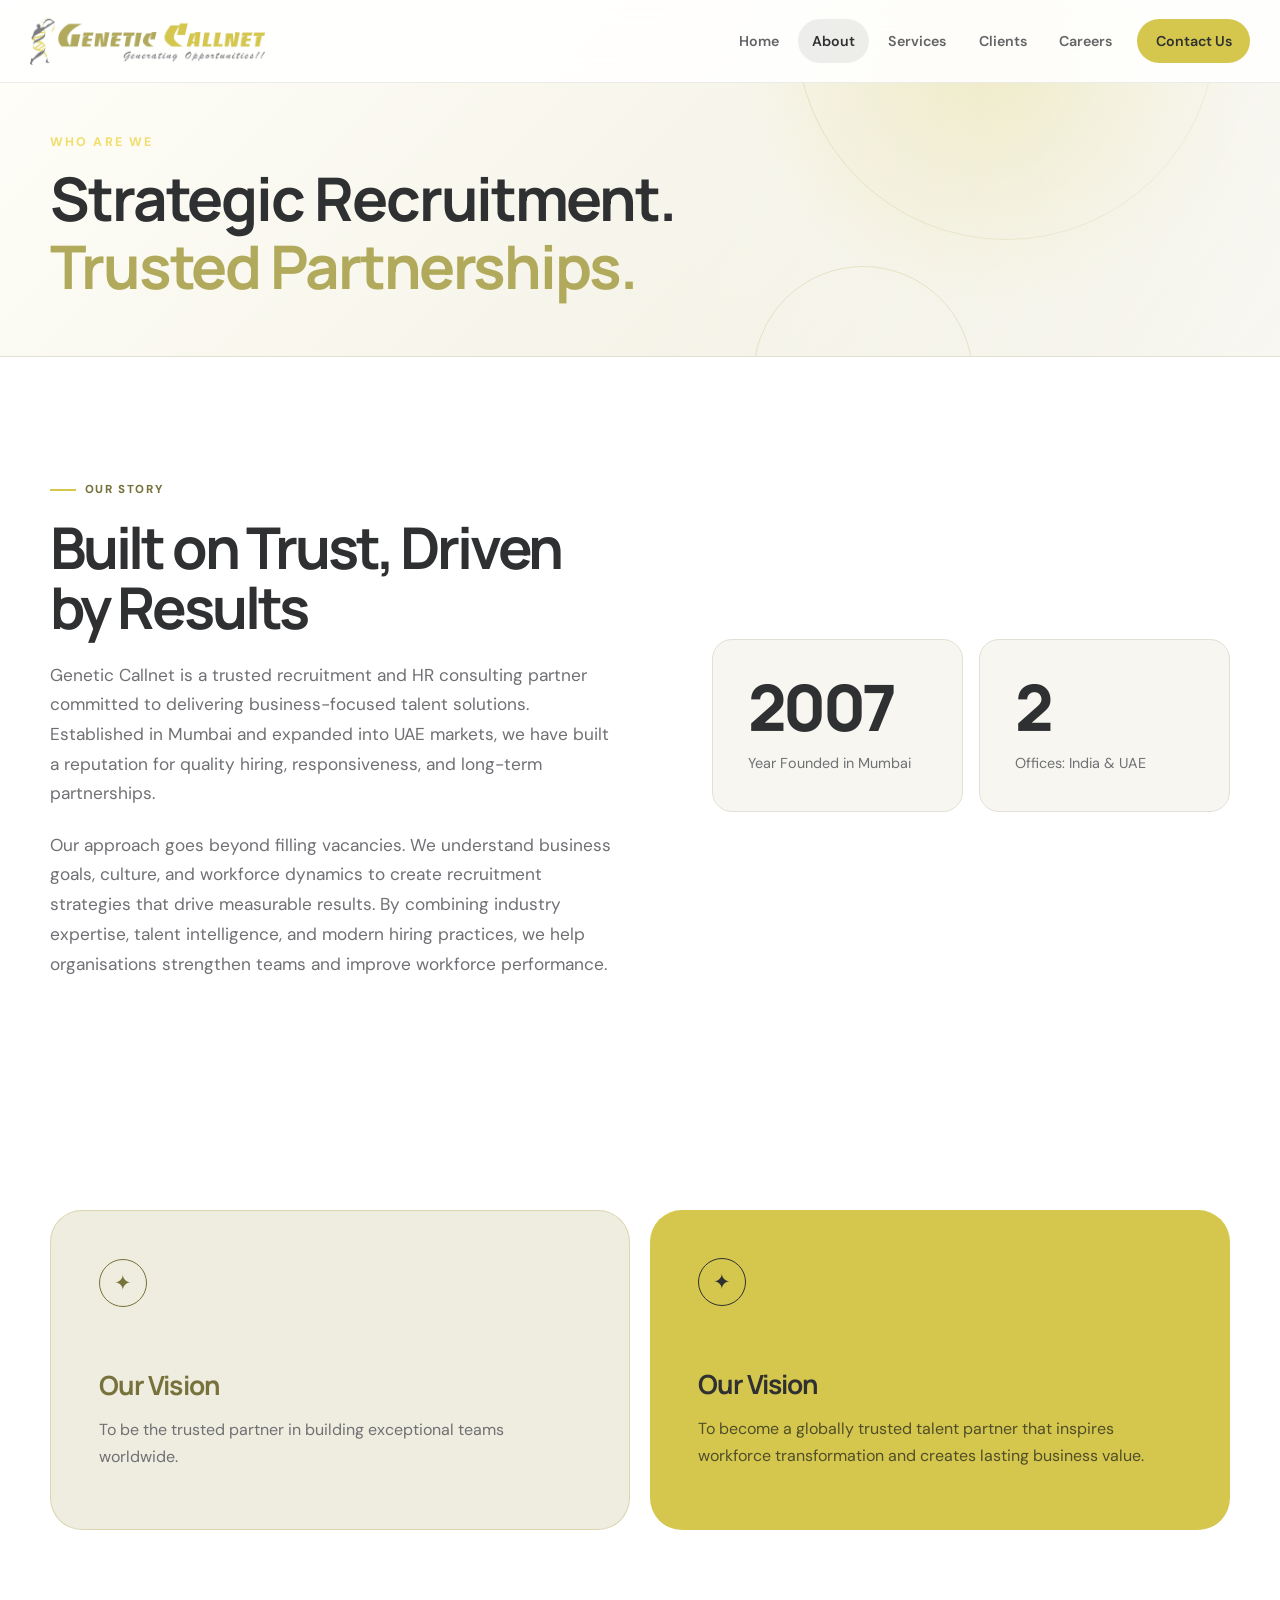
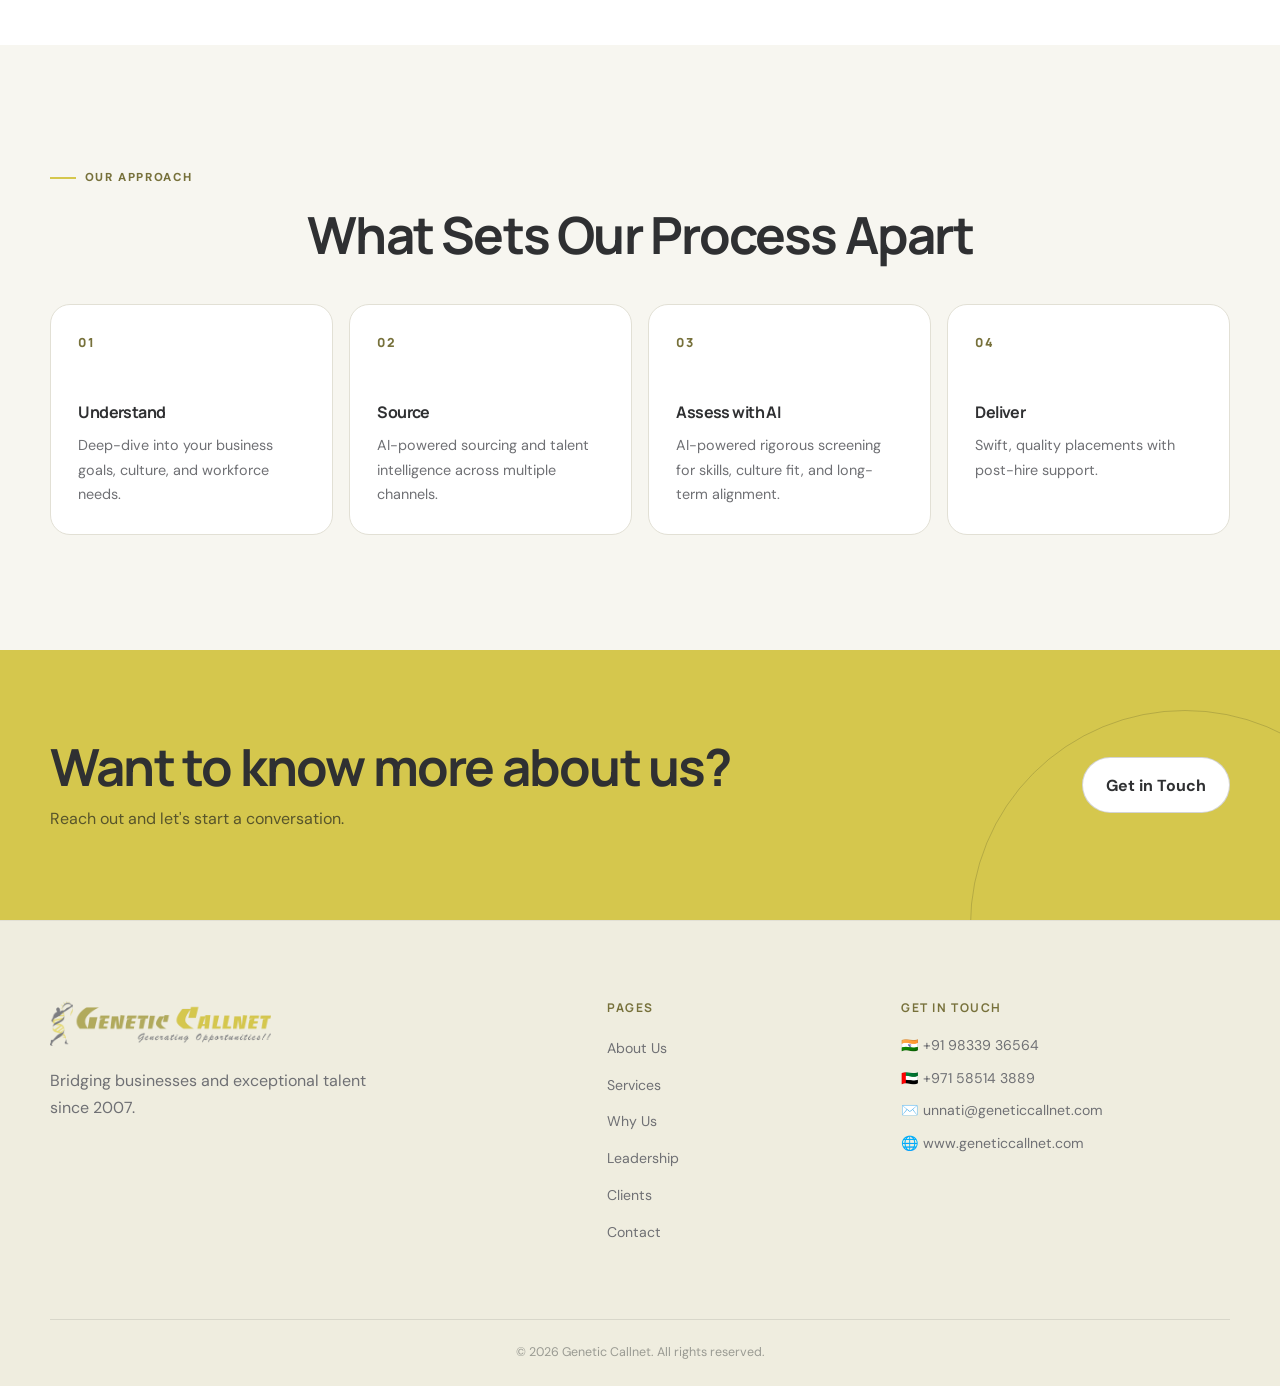
==== commit 93e59bed: "Add files via upload" ====
--- a/about.html
+++ b/about.html
@@ -32,18 +32,18 @@
   <section class="page-hero">
     <div class="page-hero-bg"></div>
     <div class="container">
-      <p class="hero-eyebrow">Who We Are</p>
-      <h1>Redefining Recruitment Through<br/><em>Expertise and Partnership</em></h1>
+      <p class="hero-eyebrow">Who Are WE</p>
+      <h1>Strategic Recruitment.<br/><em>Trusted Partnerships.</em></h1>
     </div>
   </section>
 
   <section class="section">
     <div class="container two-col">
-      <div>
+      <div class="about-story-copy">
         <span class="tag">Our Story</span>
         <h2>Built on Trust, Driven by Results</h2>
         <p>Genetic Callnet is a trusted recruitment and HR consulting partner committed to delivering business-focused talent solutions. Established in Mumbai and expanded into UAE markets, we have built a reputation for quality hiring, responsiveness, and long-term partnerships.</p>
-        <p style="margin-top:1.2rem">Our approach goes beyond filling vacancies. We understand business goals, culture, and workforce dynamics to create recruitment strategies that drive measurable results. By combining industry expertise, talent intelligence, and modern hiring practices, we help organisations strengthen teams and improve workforce performance.</p>
+        <p>Our approach goes beyond filling vacancies. We understand business goals, culture, and workforce dynamics to create recruitment strategies that drive measurable results. By combining industry expertise, talent intelligence, and modern hiring practices, we help organisations strengthen teams and improve workforce performance.</p>
       </div>
       <div class="about-side">
         <div class="about-highlight">
@@ -63,8 +63,8 @@
       <div class="mv-grid">
         <div class="mv-card mission">
           <div class="mv-icon">✨</div>
-          <h3>Our Mission</h3>
-          <p>To bridge the gap between businesses and exceptional talent through ethical, efficient, and future-ready staffing solutions.</p>
+          <h3>Our Vision</h3>
+          <p>To be the trusted partner in building exceptional teams worldwide.</p>
         </div>
         <div class="mv-card vision">
           <div class="mv-icon">✨</div>
--- a/style.css
+++ b/style.css
@@ -218,16 +218,15 @@
   overflow: hidden;
   padding: 7rem 0 2.75rem;
   background:
-    linear-gradient(90deg, rgba(255,255,255,.98) 0%, rgba(255,255,255,.91) 38%, rgba(247,246,240,.5) 65%, rgba(247,246,240,.12) 100%),
-    url('AI Recruiter.png') center center / cover no-repeat;
+    url('BG1.png') center center / cover no-repeat;
 }
 .hero::before {
   position: absolute;
   inset: 0;
   content: '';
   background:
-    radial-gradient(circle at 10% 22%, rgba(213,199,77,.22), transparent 27%),
-    linear-gradient(180deg, rgba(255,255,255,.08), rgba(177,170,92,.08));
+    radial-gradient(ellipse at center, rgba(8,10,16,.58) 0%, rgba(8,10,16,.46) 34%, rgba(8,10,16,.2) 60%, rgba(8,10,16,.08) 100%),
+    linear-gradient(180deg, rgba(5,7,12,.25), rgba(5,7,12,.44));
   pointer-events: none;
 }
 .hero::after {
@@ -240,49 +239,74 @@
   content: '';
 }
 .hero-content { position: relative; z-index: 1; width: min(1180px, calc(100% - 40px)); margin-inline: auto; }
-.hero--centered { text-align: left; }
-.hero-content--centered { display: block; }
-.hero--centered .hero-eyebrow, .hero--centered .hero-headline, .hero--centered .hero-sub { text-align: left; }
+.hero--centered { text-align: center; }
+.hero-content--centered { display: flex; flex-direction: column; align-items: center; }
+.hero--centered .hero-eyebrow, .hero--centered .hero-headline, .hero--centered .hero-sub { text-align: center; }
 .hero-headline {
   max-width: 760px;
   margin-bottom: 1rem;
-  color: var(--ink);
+  color: #fffdf2;
   font-size: clamp(2.5rem, 5vw, 4.65rem);
-}
-.hero-headline em { color: var(--ink); font-style: normal; }
+  text-shadow: 0 8px 34px rgba(0,0,0,.44);
+}
+.hero-headline em { color: #fffdf2; font-style: normal; }
 .page-hero h1 em { color: var(--olive); font-style: normal; }
 .hero-headline .ai-accent {
   display: inline-block;
   color: transparent;
-  background: linear-gradient(90deg, #d5c74d 0%, #b1aa5c 58%, #7c7d81 100%);
+  background: linear-gradient(90deg, #fff38a 0%, #d5c74d 42%, #f5b867 100%);
   -webkit-background-clip: text;
   background-clip: text;
 }
 .hero-eyebrow {
   margin-bottom: .75rem;
-  color: var(--olive-deep);
+  color: #f0df70;
   font-size: .78rem;
   font-weight: 800;
   letter-spacing: .17em;
   text-transform: uppercase;
 }
-.hero-sub { max-width: 620px; margin: 0 0 1.25rem !important; color: var(--muted); font-size: 1rem; }
-.hero-search-wrap { width: 100%; max-width: 650px; margin-top: 1.2rem; }
+.hero-sub { max-width: 620px; margin: 0 auto 1.25rem !important; color: var(--muted); font-size: 1rem; }
+.hero .hero-sub {
+  max-width: 760px;
+  padding: .55rem 1rem;
+  border: 1px solid rgba(255,255,255,.18);
+  border-radius: 999px;
+  color: rgba(255,255,255,.9);
+  background: rgba(8,10,16,.42);
+  box-shadow: 0 16px 42px rgba(0,0,0,.24);
+  backdrop-filter: blur(10px);
+}
+.hero-search-wrap { width: 100%; max-width: 650px; margin: 1.2rem auto 0; }
 .hero-search-box {
   display: flex;
   align-items: center;
   gap: .7rem;
   padding: .55rem .55rem .55rem 1.25rem;
-  border: 1px solid rgba(17,20,24,.1);
+  border: 1px solid rgba(255,255,255,.28);
   border-radius: 16px;
-  background: rgba(255,255,255,.98);
-  box-shadow: var(--shadow-lg);
+  background: rgba(255,255,255,.9);
+  box-shadow: 0 22px 52px rgba(0,0,0,.28);
 }
 .hero-search-icon { color: var(--muted); font-size: 0; }
 .hero-search-icon::after { content: '⌕'; font-size: 1.5rem; }
 .hero-search-input { flex: 1; min-width: 0; padding: .7rem 0; border: 0; outline: 0; color: var(--ink); background: transparent; }
 .hero-search-btn { padding: .88rem 1.5rem; border: 0; border-radius: 11px; color: var(--ink); background: var(--yellow); cursor: pointer; font-weight: 800; }
-.hero-search-hint { margin-top: .8rem; color: rgba(17,20,24,.48); font-size: .8rem; text-align: left; }
+.hero-search-hint {
+  display: inline-flex;
+  align-items: center;
+  justify-content: center;
+  margin-top: .8rem;
+  padding: .35rem .85rem;
+  border: 1px solid rgba(255,255,255,.18);
+  border-radius: 999px;
+  color: rgba(255,255,255,.78);
+  background: rgba(8,10,16,.36);
+  box-shadow: 0 12px 32px rgba(0,0,0,.18);
+  backdrop-filter: blur(10px);
+  font-size: .8rem;
+  text-align: center;
+}
 
 .page-hero {
   position: relative;
@@ -302,9 +326,28 @@
 .page-hero::before { width: 420px; height: 420px; top: -180px; right: 5vw; }
 .page-hero::after { width: 220px; height: 220px; right: 24vw; bottom: -130px; }
 .page-hero-bg { position: absolute; inset: 0; background: linear-gradient(115deg, transparent 55%, rgba(255,255,255,.55)); }
-.page-hero .container { position: relative; z-index: 1; }
-.page-hero h1 { max-width: 850px; color: var(--ink); font-size: clamp(2.35rem, 4.7vw, 4.25rem); }
-.page-hero .hero-sub { margin-top: .9rem !important; margin-bottom: 0 !important; }
+.page-hero .container {
+  position: relative;
+  z-index: 1;
+  display: flex;
+  flex-direction: column;
+  align-items: flex-start;
+}
+.page-hero h1 {
+  max-width: 850px;
+  margin-right: auto;
+  margin-left: 0;
+  color: var(--ink);
+  font-size: clamp(2.35rem, 4.7vw, 4.25rem);
+  text-align: left;
+}
+.page-hero .hero-eyebrow,
+.page-hero .hero-sub {
+  text-align: left;
+}
+.page-hero .hero-sub {
+  margin: .9rem 0 0 !important;
+}
 
 /* Careers uses a deliberately more compact banner than other inner pages. */
 .careers-page-hero {
@@ -344,6 +387,25 @@
 .two-col { display: grid; grid-template-columns: 1.05fr .95fr; gap: clamp(3rem, 7vw, 7rem); align-items: center; }
 .intro-text h2 { margin-bottom: 1.35rem; }
 .intro-text p { font-size: 1.04rem; }
+.about-story-copy {
+  max-width: 760px;
+}
+.about-story-copy h2 {
+  max-width: 680px;
+  margin-bottom: 1.4rem;
+  font-size: clamp(2.35rem, 4.5vw, 4.15rem);
+  line-height: 1.04;
+  letter-spacing: -.055em;
+}
+.about-story-copy p {
+  max-width: 720px;
+  color: var(--muted);
+  font-size: clamp(1rem, 1.35vw, 1.13rem);
+  line-height: 1.72;
+}
+.about-story-copy p + p {
+  margin-top: 1.35rem;
+}
 .why-grid { display: grid; grid-template-columns: repeat(2, 1fr); gap: 1rem; }
 .why-card, .step, .number-card, .industry-card, .brand-tile, .about-highlight {
   border: 1px solid var(--line);
@@ -357,8 +419,42 @@
   border-color: var(--olive);
   box-shadow: var(--shadow);
 }
-.why-icon { display: grid; width: 42px; height: 42px; place-items: center; margin-bottom: 1.25rem; border-radius: 50%; color: var(--ink); background: var(--yellow); font-size: 0; }
-.why-icon::after { content: '✓'; font-size: 1rem; font-weight: 900; }
+.why-icon {
+  position: relative;
+  display: grid;
+  width: 42px;
+  height: 42px;
+  place-items: center;
+  margin-bottom: 1.25rem;
+  border-radius: 50%;
+  color: var(--ink);
+  background: var(--yellow);
+  font-size: 0;
+}
+.why-icon::after {
+  position: absolute;
+  top: 50%;
+  left: 50%;
+  width: 20px;
+  height: 20px;
+  content: '';
+  background: currentColor;
+  transform: translate(-50%, -50%);
+  mask: var(--why-icon-mask) center / contain no-repeat;
+  -webkit-mask: var(--why-icon-mask) center / contain no-repeat;
+}
+.why-card:nth-child(1) .why-icon {
+  --why-icon-mask: url("data:image/svg+xml,%3Csvg xmlns='http://www.w3.org/2000/svg' viewBox='0 0 24 24' fill='none' stroke='black' stroke-width='2.2' stroke-linecap='round' stroke-linejoin='round'%3E%3Crect x='7' y='7' width='10' height='10' rx='2'/%3E%3Cpath d='M9 1v3M15 1v3M9 20v3M15 20v3M1 9h3M1 15h3M20 9h3M20 15h3M10 14l1.1-4h1.8l1.1 4M10.45 12.7h3.1'/%3E%3C/svg%3E");
+}
+.why-card:nth-child(2) .why-icon {
+  --why-icon-mask: url("data:image/svg+xml,%3Csvg xmlns='http://www.w3.org/2000/svg' viewBox='0 0 24 24' fill='none' stroke='black' stroke-width='2.2' stroke-linecap='round' stroke-linejoin='round'%3E%3Ccircle cx='12' cy='12' r='9'/%3E%3Cpath d='M3 12h18M12 3a14 14 0 0 1 0 18M12 3a14 14 0 0 0 0 18M7.5 7.8h9M7.5 16.2h9'/%3E%3C/svg%3E");
+}
+.why-card:nth-child(3) .why-icon {
+  --why-icon-mask: url("data:image/svg+xml,%3Csvg xmlns='http://www.w3.org/2000/svg' viewBox='0 0 24 24' fill='none' stroke='black' stroke-width='2.2' stroke-linecap='round' stroke-linejoin='round'%3E%3Cpath d='M12 3l2.4 5 5.6.8-4 3.9.95 5.5L12 15.6l-4.95 2.6.95-5.5-4-3.9 5.6-.8L12 3Z'/%3E%3Cpath d='M12 15.6v5.2'/%3E%3C/svg%3E");
+}
+.why-card:nth-child(4) .why-icon {
+  --why-icon-mask: url("data:image/svg+xml,%3Csvg xmlns='http://www.w3.org/2000/svg' viewBox='0 0 24 24' fill='none' stroke='black' stroke-width='2.2' stroke-linecap='round' stroke-linejoin='round'%3E%3Crect x='3' y='7' width='18' height='13' rx='2'/%3E%3Cpath d='M8 7V5.5A2.5 2.5 0 0 1 10.5 3h3A2.5 2.5 0 0 1 16 5.5V7M3 12h18M12 12v2'/%3E%3C/svg%3E");
+}
 .why-card p { color: var(--ink); font-weight: 600; line-height: 1.5; }
 
 .services-strip { background: var(--canvas); }
@@ -399,8 +495,26 @@
 .mv-card { min-height: 320px; padding: 3rem; border-radius: var(--radius-lg); }
 .mission { border: 1px solid rgba(177,170,92,.35); background: var(--olive-soft); }
 .vision { background: var(--yellow); }
-.mv-icon { display: grid; width: 48px; height: 48px; place-items: center; margin-bottom: 4rem; border: 1px solid currentColor; border-radius: 50%; font-size: 0; }
-.mv-icon::after { content: '✦'; font-size: 1.3rem; }
+.mv-icon {
+  position: relative;
+  display: grid;
+  width: 48px;
+  height: 48px;
+  place-items: center;
+  margin-bottom: 4rem;
+  border: 1px solid currentColor;
+  border-radius: 50%;
+  font-size: 0;
+}
+.mv-icon::after {
+  position: absolute;
+  top: 50%;
+  left: 50%;
+  content: '✦';
+  font-size: 1.3rem;
+  line-height: 1;
+  transform: translate(-50%, -50%);
+}
 .mission .mv-icon, .mission h3 { color: var(--olive-deep); }
 .mission p { color: var(--muted); }
 .vision p { color: rgba(17,20,24,.68); }
@@ -428,6 +542,7 @@
   background: white;
   transition: transform var(--ease), border-color var(--ease), box-shadow var(--ease);
 }
+.svc-full-card[id] { scroll-margin-top: 110px; }
 .svc-full-card:hover, .adv-card:hover { transform: translateY(-6px); border-color: var(--olive); box-shadow: var(--shadow); }
 .svc-icon-box {
   position: relative;
@@ -754,8 +869,7 @@
     min-height: 560px;
     padding: 6.5rem 0 2.5rem;
     background:
-      linear-gradient(90deg, rgba(255,255,255,.97) 0%, rgba(255,255,255,.88) 62%, rgba(247,246,240,.5) 100%),
-      url('AI Recruiter.png') 55% center / cover no-repeat;
+      url('BG1.png') center center / cover no-repeat;
   }
   .hero::before { inset: 0; opacity: 1; }
   .hero-headline { font-size: clamp(2.25rem, 10.5vw, 3.35rem); }
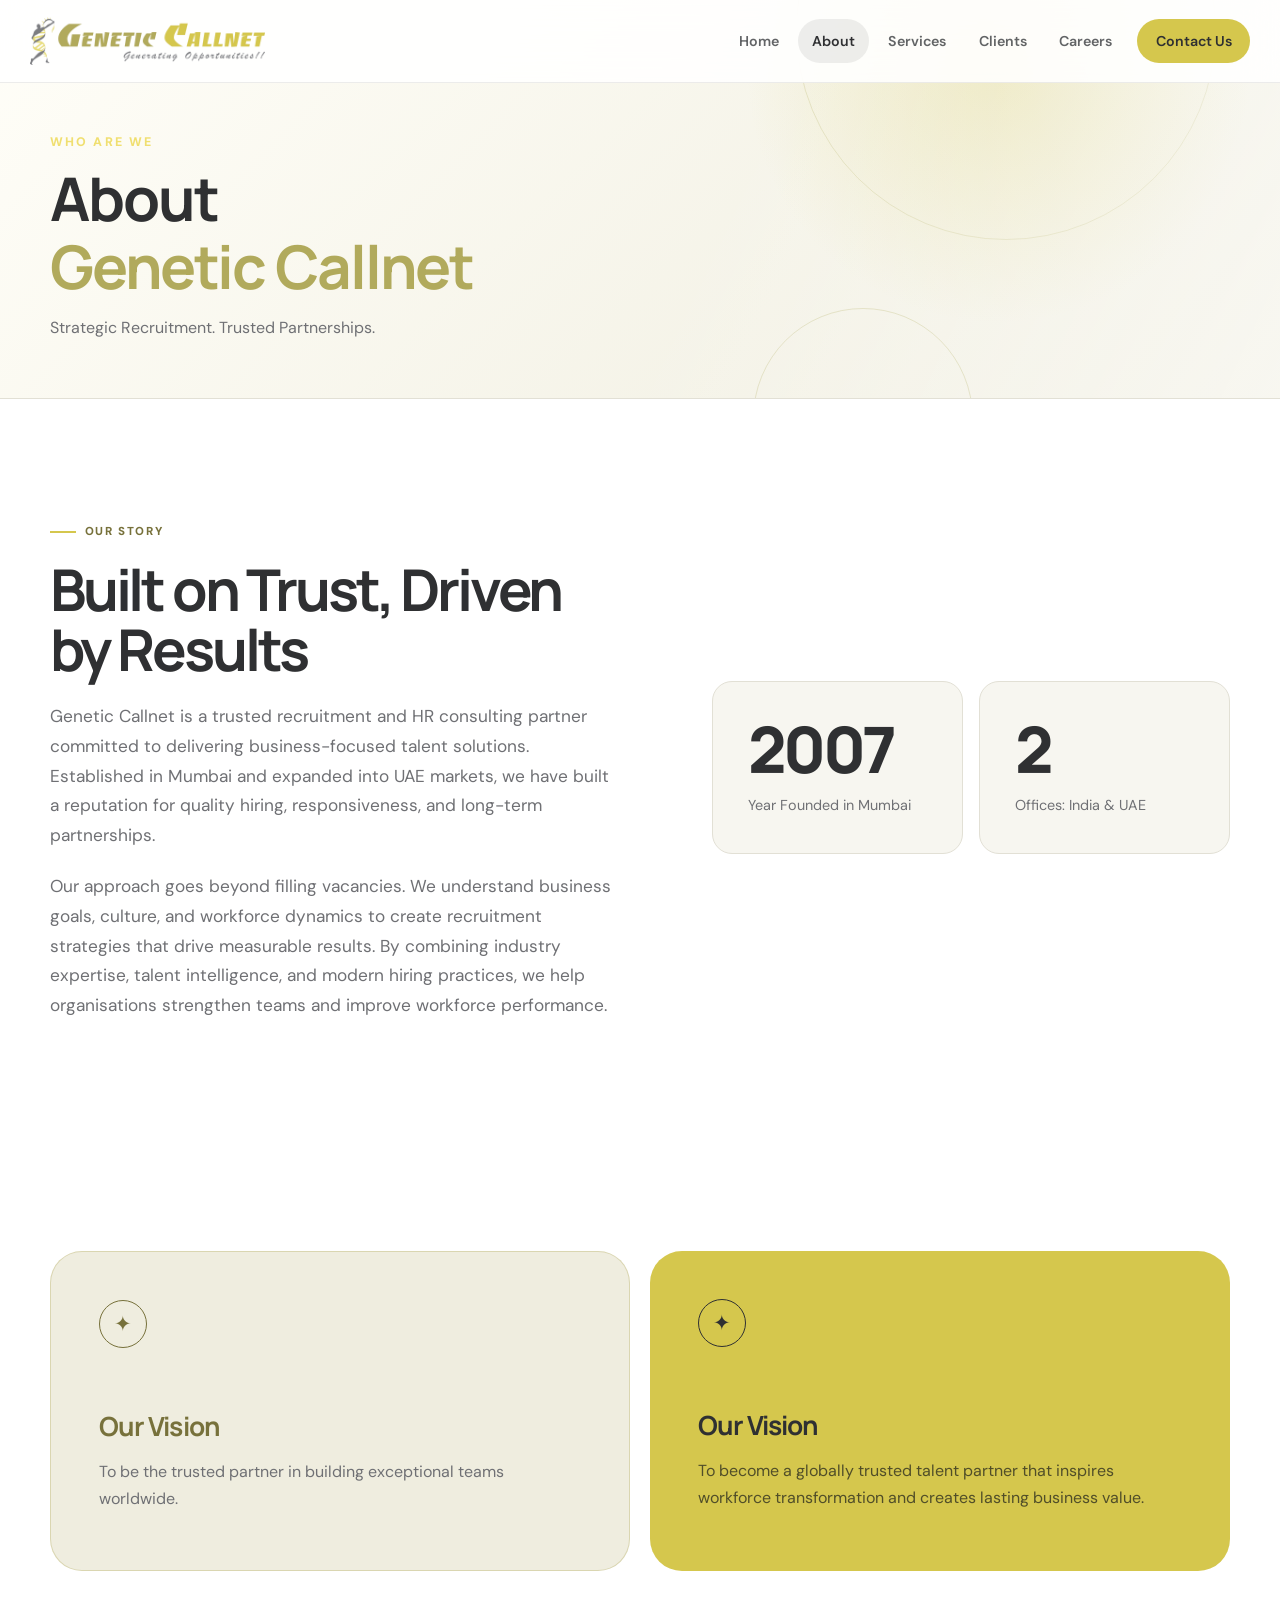
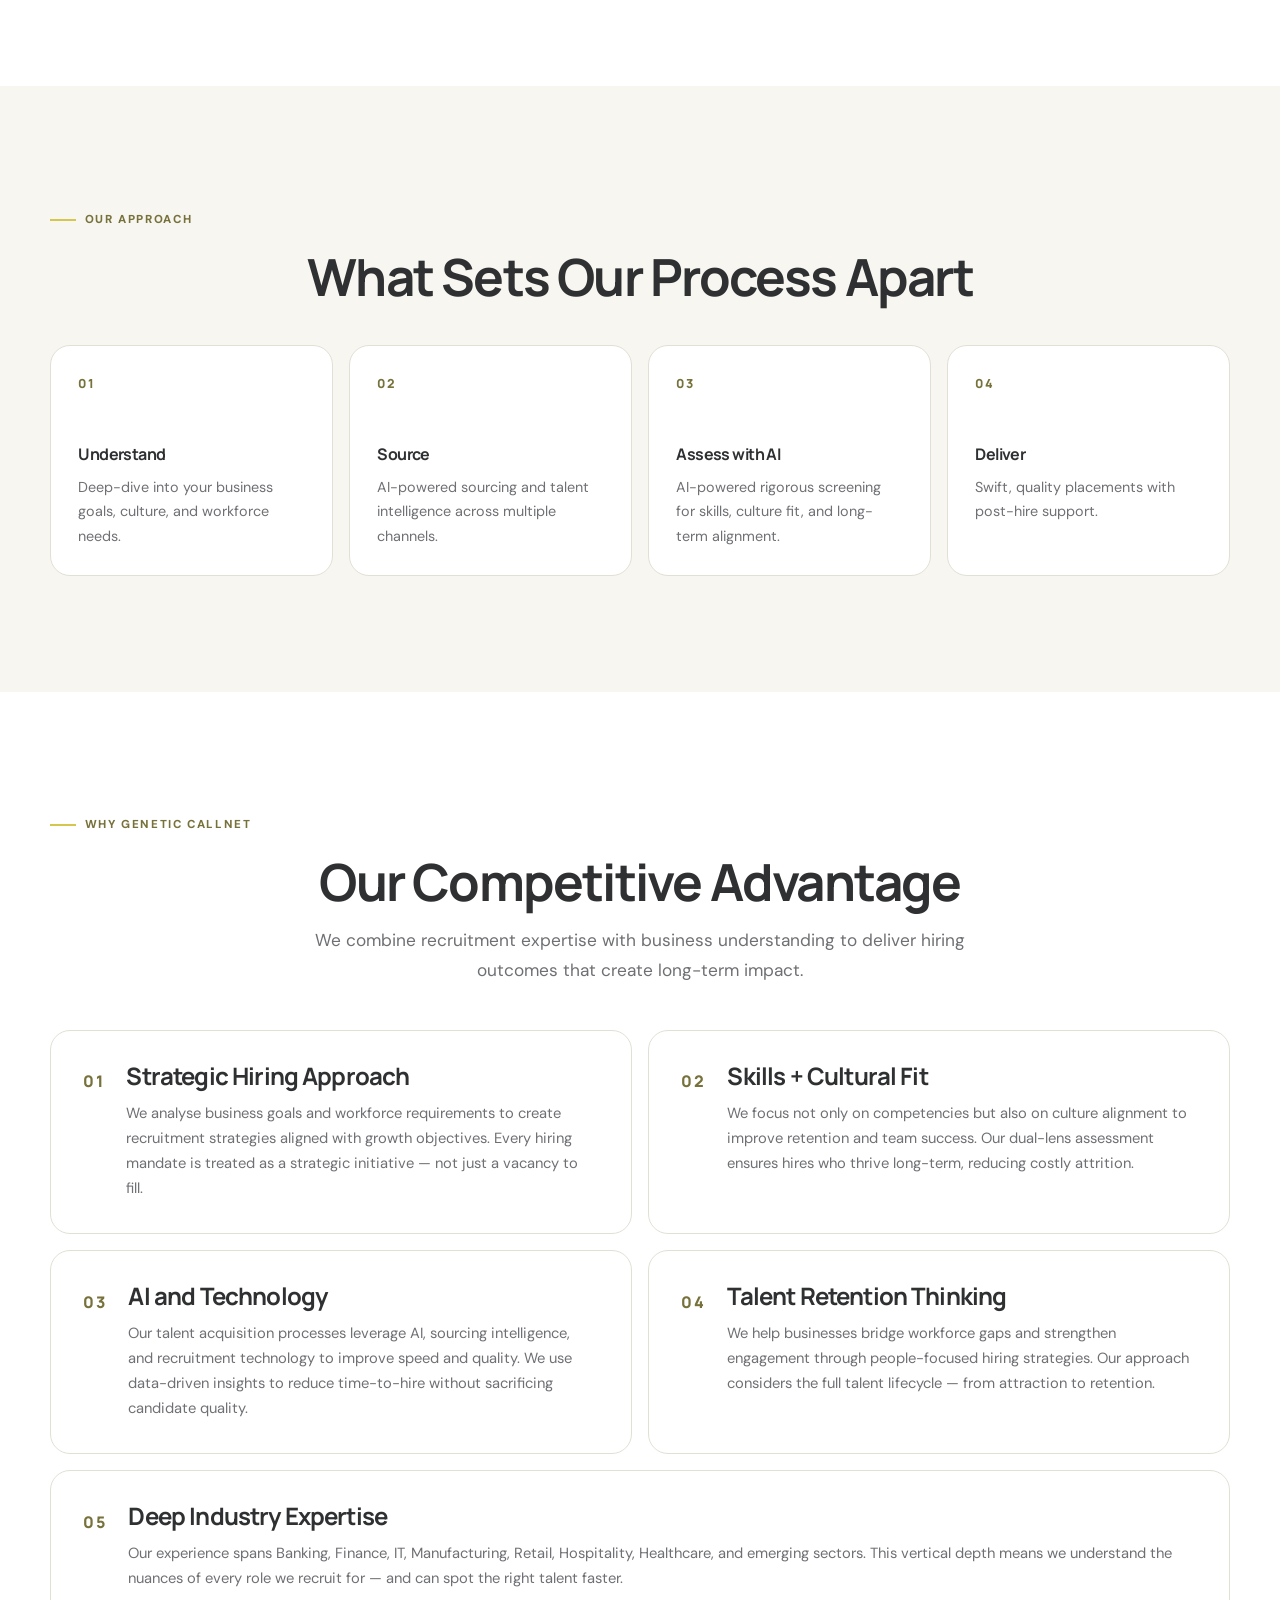
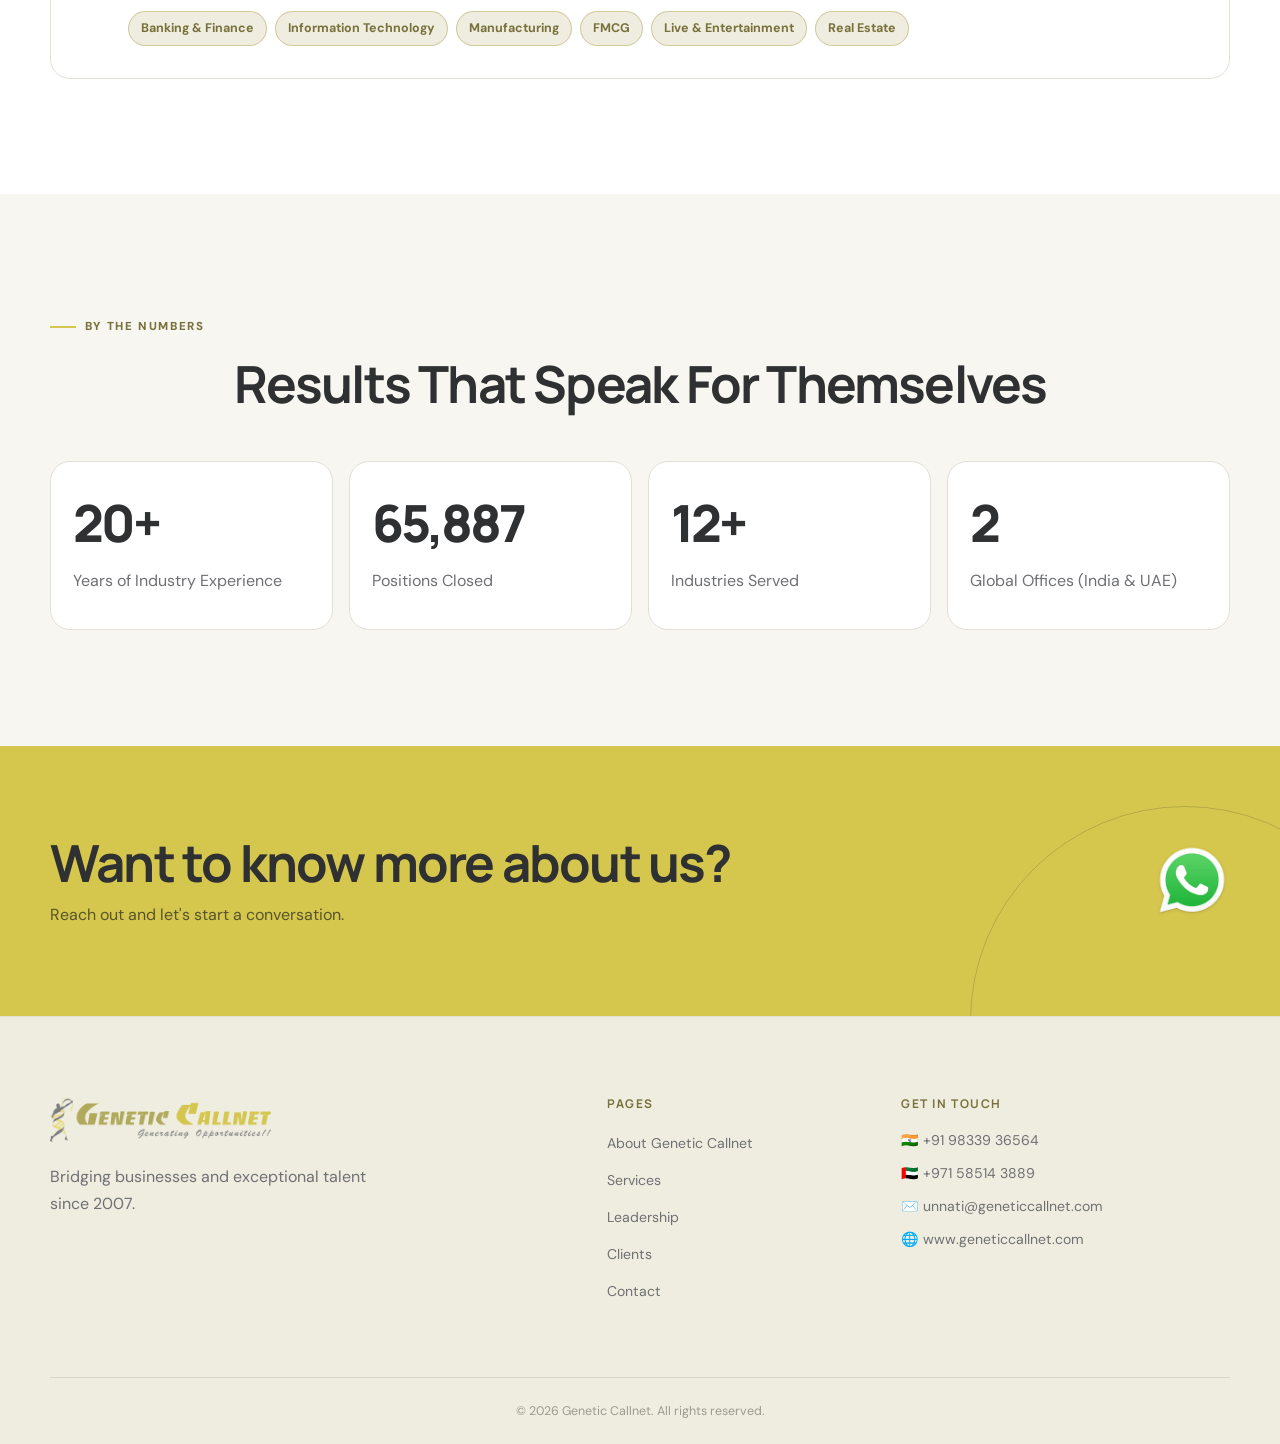
==== commit dc4d4b15: "Add files via upload" ====
--- a/about.html
+++ b/about.html
@@ -3,7 +3,7 @@
 <head>
   <meta charset="UTF-8" />
   <meta name="viewport" content="width=device-width, initial-scale=1.0" />
-  <title>About Us – Genetic Callnet</title>
+  <title>About Genetic Callnet</title>
   <link rel="stylesheet" href="style.css" />
 </head>
 <body>
@@ -16,8 +16,7 @@
         <li class="nav-item" id="about-dropdown">
           <button class="dropdown-toggle active">About</button>
           <div class="dropdown-menu">
-            <a href="about.html" class="active">About Us</a>
-            <a href="why-us.html">Why Genetic Callnet</a>
+            <a href="about.html" class="active">About Genetic Callnet</a>
             <a href="leadership.html">Leadership Team</a>
           </div>
         </li>
@@ -33,7 +32,8 @@
     <div class="page-hero-bg"></div>
     <div class="container">
       <p class="hero-eyebrow">Who Are WE</p>
-      <h1>Strategic Recruitment.<br/><em>Trusted Partnerships.</em></h1>
+      <h1>About<br/><em>Genetic Callnet</em></h1>
+      <p class="hero-sub" style="max-width:620px">Strategic Recruitment. Trusted Partnerships.</p>
     </div>
   </section>
 
@@ -91,10 +91,78 @@
     </div>
   </section>
 
+  <section class="section" id="why-genetic-callnet">
+    <div class="container">
+      <span class="tag">Why Genetic Callnet</span>
+      <h2 style="text-align:center;margin-bottom:1rem">Our Competitive Advantage</h2>
+      <p class="section-sub" style="max-width:720px;margin-inline:auto;text-align:center">We combine recruitment expertise with business understanding to deliver hiring outcomes that create long-term impact.</p>
+      <div class="advantage-grid">
+
+        <div class="adv-card">
+          <div class="adv-num">01</div>
+          <div class="adv-body">
+            <h3>Strategic Hiring Approach</h3>
+            <p>We analyse business goals and workforce requirements to create recruitment strategies aligned with growth objectives. Every hiring mandate is treated as a strategic initiative — not just a vacancy to fill.</p>
+          </div>
+        </div>
+
+        <div class="adv-card">
+          <div class="adv-num">02</div>
+          <div class="adv-body">
+            <h3>Skills + Cultural Fit</h3>
+            <p>We focus not only on competencies but also on culture alignment to improve retention and team success. Our dual-lens assessment ensures hires who thrive long-term, reducing costly attrition.</p>
+          </div>
+        </div>
+
+        <div class="adv-card">
+          <div class="adv-num">03</div>
+          <div class="adv-body">
+            <h3>AI and Technology</h3>
+            <p>Our talent acquisition processes leverage AI, sourcing intelligence, and recruitment technology to improve speed and quality. We use data-driven insights to reduce time-to-hire without sacrificing candidate quality.</p>
+          </div>
+        </div>
+
+        <div class="adv-card">
+          <div class="adv-num">04</div>
+          <div class="adv-body">
+            <h3>Talent Retention Thinking</h3>
+            <p>We help businesses bridge workforce gaps and strengthen engagement through people-focused hiring strategies. Our approach considers the full talent lifecycle — from attraction to retention.</p>
+          </div>
+        </div>
+
+        <div class="adv-card adv-card--wide">
+          <div class="adv-num">05</div>
+          <div class="adv-body">
+            <h3>Deep Industry Expertise</h3>
+            <p>Our experience spans Banking, Finance, IT, Manufacturing, Retail, Hospitality, Healthcare, and emerging sectors. This vertical depth means we understand the nuances of every role we recruit for — and can spot the right talent faster.</p>
+            <div class="industry-tags">
+              <span>Banking & Finance</span><span>Information Technology</span><span>Manufacturing</span>
+              <span>FMCG</span><span>Live & Entertainment</span><span>Real Estate</span>
+            </div>
+          </div>
+        </div>
+
+      </div>
+    </div>
+  </section>
+
+  <section class="section" style="background:var(--bg-alt)">
+    <div class="container">
+      <span class="tag">By the Numbers</span>
+      <h2 style="text-align:center;margin-bottom:3rem">Results That Speak For Themselves</h2>
+      <div class="numbers-row">
+        <div class="number-card"><span class="big-num">20+</span><p>Years of Industry Experience</p></div>
+        <div class="number-card"><span class="big-num">65,887</span><p>Positions Closed</p></div>
+        <div class="number-card"><span class="big-num">12+</span><p>Industries Served</p></div>
+        <div class="number-card"><span class="big-num">2</span><p>Global Offices (India & UAE)</p></div>
+      </div>
+    </div>
+  </section>
+
   <section class="cta-banner">
     <div class="container cta-inner">
       <div><h2>Want to know more about us?</h2><p>Reach out and let's start a conversation.</p></div>
-      <a href="contact.html" class="btn btn-white">Get in Touch</a>
+      <a href="https://wa.link/q0jb32" class="whatsapp-icon-link" target="_blank" rel="noopener" aria-label="Chat on WhatsApp"><img src="WhatsApp_icon.png" alt="" /></a>
     </div>
   </section>
 
@@ -105,8 +173,8 @@
         <p>Bridging businesses and exceptional talent since 2007.</p>
       </div>
       <div class="footer-links"><h4>Pages</h4><ul>
-        <li><a href="about.html">About Us</a></li><li><a href="services.html">Services</a></li>
-        <li><a href="why-us.html">Why Us</a></li><li><a href="leadership.html">Leadership</a></li>
+        <li><a href="about.html">About Genetic Callnet</a></li><li><a href="services.html">Services</a></li>
+        <li><a href="leadership.html">Leadership</a></li>
         <li><a href="clients.html">Clients</a></li>
         <li><a href="contact.html">Contact</a></li>
       </ul></div>
--- a/style.css
+++ b/style.css
@@ -213,10 +213,10 @@
 .hero {
   position: relative;
   display: flex;
-  min-height: 500px;
+  min-height: 430px;
   align-items: center;
   overflow: hidden;
-  padding: 7rem 0 2.75rem;
+  padding: 7.4rem 0 2.25rem;
   background:
     url('BG1.png') center center / cover no-repeat;
 }
@@ -243,10 +243,11 @@
 .hero-content--centered { display: flex; flex-direction: column; align-items: center; }
 .hero--centered .hero-eyebrow, .hero--centered .hero-headline, .hero--centered .hero-sub { text-align: center; }
 .hero-headline {
-  max-width: 760px;
+  max-width: 1080px;
   margin-bottom: 1rem;
   color: #fffdf2;
-  font-size: clamp(2.5rem, 5vw, 4.65rem);
+  font-size: clamp(2.25rem, 3.85vw, 3.65rem);
+  line-height: .98;
   text-shadow: 0 8px 34px rgba(0,0,0,.44);
 }
 .hero-headline em { color: #fffdf2; font-style: normal; }
@@ -543,6 +544,7 @@
   transition: transform var(--ease), border-color var(--ease), box-shadow var(--ease);
 }
 .svc-full-card[id] { scroll-margin-top: 110px; }
+#why-genetic-callnet { scroll-margin-top: 110px; }
 .svc-full-card:hover, .adv-card:hover { transform: translateY(-6px); border-color: var(--olive); box-shadow: var(--shadow); }
 .svc-icon-box {
   position: relative;
@@ -659,6 +661,11 @@
 .contact-layout { display: grid; grid-template-columns: .85fr 1.15fr; gap: clamp(3rem, 7vw, 7rem); align-items: start; }
 .contact-info-col h2, .contact-form-col h2 { margin-bottom: 2rem; }
 .contact-cards { display: grid; gap: .8rem; }
+@media (min-width: 961px) {
+  .contact-info-col .contact-cards {
+    margin-top: clamp(4.7rem, 6.4vw, 7rem);
+  }
+}
 .contact-card { display: flex; gap: 1rem; align-items: center; padding: 1.25rem; border: 1px solid var(--line); border-radius: 16px; background: var(--canvas); }
 .contact-card-icon {
   position: relative;
@@ -735,8 +742,62 @@
 .cta-inner { position: relative; z-index: 1; display: flex; align-items: center; justify-content: space-between; gap: 2rem; }
 .cta-inner h2 { max-width: 750px; font-size: clamp(2rem, 4vw, 3.5rem); }
 .cta-inner p { margin-top: .6rem; color: rgba(17,20,24,.64); }
-.cta-banner .btn-white { border: 1px solid rgba(17,20,24,.18); background: white; color: var(--ink); }
-.cta-banner .btn-white:hover { border-color: var(--ink); background: #fffdf1; color: var(--ink); }
+.cta-banner .btn-white {
+  border: 0;
+  background: #25d366;
+  color: white;
+  box-shadow: 0 14px 28px rgba(17,20,24,.18);
+}
+.cta-banner .btn-white:hover {
+  transform: translateY(-3px);
+  background: #1fc65e;
+  color: white;
+  box-shadow: 0 18px 38px rgba(17,20,24,.24);
+}
+.btn-whatsapp {
+  display: inline-flex;
+  align-items: center;
+  justify-content: center;
+  gap: .75rem;
+  min-height: 56px;
+  border-radius: 999px;
+  padding: .9rem 1.65rem;
+  white-space: nowrap;
+  font-size: 1rem;
+  font-weight: 800;
+  letter-spacing: .01em;
+}
+.btn-whatsapp::before {
+  display: block;
+  flex: 0 0 auto;
+  width: 1.65rem;
+  height: 1.65rem;
+  content: '';
+  background: currentColor;
+  box-shadow: none;
+  mask: url("data:image/svg+xml,%3Csvg viewBox='0 0 32 32' xmlns='http://www.w3.org/2000/svg'%3E%3Cpath fill='black' d='M16.02 3C8.85 3 3.02 8.82 3.02 15.98c0 2.29.6 4.52 1.74 6.49L3 29l6.7-1.72a12.9 12.9 0 0 0 6.32 1.61C23.18 28.89 29 23.08 29 15.98S23.18 3 16.02 3Zm0 23.7c-1.94 0-3.84-.52-5.5-1.51l-.39-.23-3.98 1.02 1.06-3.86-.25-.4a10.63 10.63 0 0 1-1.74-5.74c0-5.95 4.85-10.79 10.8-10.79 5.96 0 10.8 4.84 10.8 10.79 0 5.94-4.84 10.72-10.8 10.72Zm5.92-8.02c-.32-.16-1.91-.94-2.2-1.05-.3-.11-.52-.16-.74.16-.21.32-.84 1.05-1.03 1.26-.19.21-.38.24-.7.08-.32-.16-1.36-.5-2.6-1.6-.96-.86-1.61-1.92-1.8-2.24-.18-.32-.02-.5.14-.66.14-.14.32-.38.48-.57.16-.19.21-.32.32-.54.11-.21.05-.4-.03-.57-.08-.16-.73-1.76-1-2.42-.26-.63-.53-.54-.73-.55h-.63c-.22 0-.57.08-.87.4-.3.32-1.14 1.11-1.14 2.71s1.17 3.15 1.33 3.37c.16.21 2.31 3.52 5.6 4.94.78.34 1.39.54 1.86.69.78.25 1.5.21 2.07.13.63-.09 1.91-.78 2.18-1.53.27-.75.27-1.39.19-1.53-.08-.13-.29-.21-.62-.37Z'/%3E%3C/svg%3E") center / contain no-repeat;
+  -webkit-mask: url("data:image/svg+xml,%3Csvg viewBox='0 0 32 32' xmlns='http://www.w3.org/2000/svg'%3E%3Cpath fill='black' d='M16.02 3C8.85 3 3.02 8.82 3.02 15.98c0 2.29.6 4.52 1.74 6.49L3 29l6.7-1.72a12.9 12.9 0 0 0 6.32 1.61C23.18 28.89 29 23.08 29 15.98S23.18 3 16.02 3Zm0 23.7c-1.94 0-3.84-.52-5.5-1.51l-.39-.23-3.98 1.02 1.06-3.86-.25-.4a10.63 10.63 0 0 1-1.74-5.74c0-5.95 4.85-10.79 10.8-10.79 5.96 0 10.8 4.84 10.8 10.79 0 5.94-4.84 10.72-10.8 10.72Zm5.92-8.02c-.32-.16-1.91-.94-2.2-1.05-.3-.11-.52-.16-.74.16-.21.32-.84 1.05-1.03 1.26-.19.21-.38.24-.7.08-.32-.16-1.36-.5-2.6-1.6-.96-.86-1.61-1.92-1.8-2.24-.18-.32-.02-.5.14-.66.14-.14.32-.38.48-.57.16-.19.21-.32.32-.54.11-.21.05-.4-.03-.57-.08-.16-.73-1.76-1-2.42-.26-.63-.53-.54-.73-.55h-.63c-.22 0-.57.08-.87.4-.3.32-1.14 1.11-1.14 2.71s1.17 3.15 1.33 3.37c.16.21 2.31 3.52 5.6 4.94.78.34 1.39.54 1.86.69.78.25 1.5.21 2.07.13.63-.09 1.91-.78 2.18-1.53.27-.75.27-1.39.19-1.53-.08-.13-.29-.21-.62-.37Z'/%3E%3C/svg%3E") center / contain no-repeat;
+}
+.whatsapp-icon-link {
+  display: inline-flex;
+  align-items: center;
+  justify-content: center;
+  width: 76px;
+  height: 76px;
+  border-radius: 50%;
+  background: transparent;
+  transition: transform var(--ease), filter var(--ease);
+}
+.whatsapp-icon-link:hover {
+  transform: translateY(-3px) scale(1.04);
+  filter: drop-shadow(0 16px 28px rgba(17,20,24,.22));
+}
+.whatsapp-icon-link img {
+  display: block;
+  width: 100%;
+  height: 100%;
+  object-fit: contain;
+}
 
 .footer { padding: 5rem 0 0; border-top: 1px solid var(--line); background: var(--olive-soft); }
 .footer-grid { display: grid; grid-template-columns: 1.5fr .7fr 1fr; gap: 4rem; padding-bottom: 4rem; border-bottom: 1px solid rgba(17,20,24,.1); }
@@ -866,13 +927,13 @@
   .nav-links .nav-cta { margin: .6rem 0 0; justify-content: center; }
   .dropdown-menu { position: static; margin-top: .3rem; border: 0; background: var(--canvas); box-shadow: none; }
   .hero {
-    min-height: 560px;
-    padding: 6.5rem 0 2.5rem;
+    min-height: 470px;
+    padding: 7.1rem 0 2.25rem;
     background:
       url('BG1.png') center center / cover no-repeat;
   }
   .hero::before { inset: 0; opacity: 1; }
-  .hero-headline { font-size: clamp(2.25rem, 10.5vw, 3.35rem); }
+  .hero-headline { max-width: 720px; font-size: clamp(2rem, 8vw, 2.75rem); line-height: 1.03; }
   .hero-search-box { flex-wrap: wrap; padding: .8rem; border-radius: 14px; }
   .hero-search-icon { display: none; }
   .hero-search-input { width: 100%; flex-basis: calc(100% - 110px); padding-left: .4rem; }
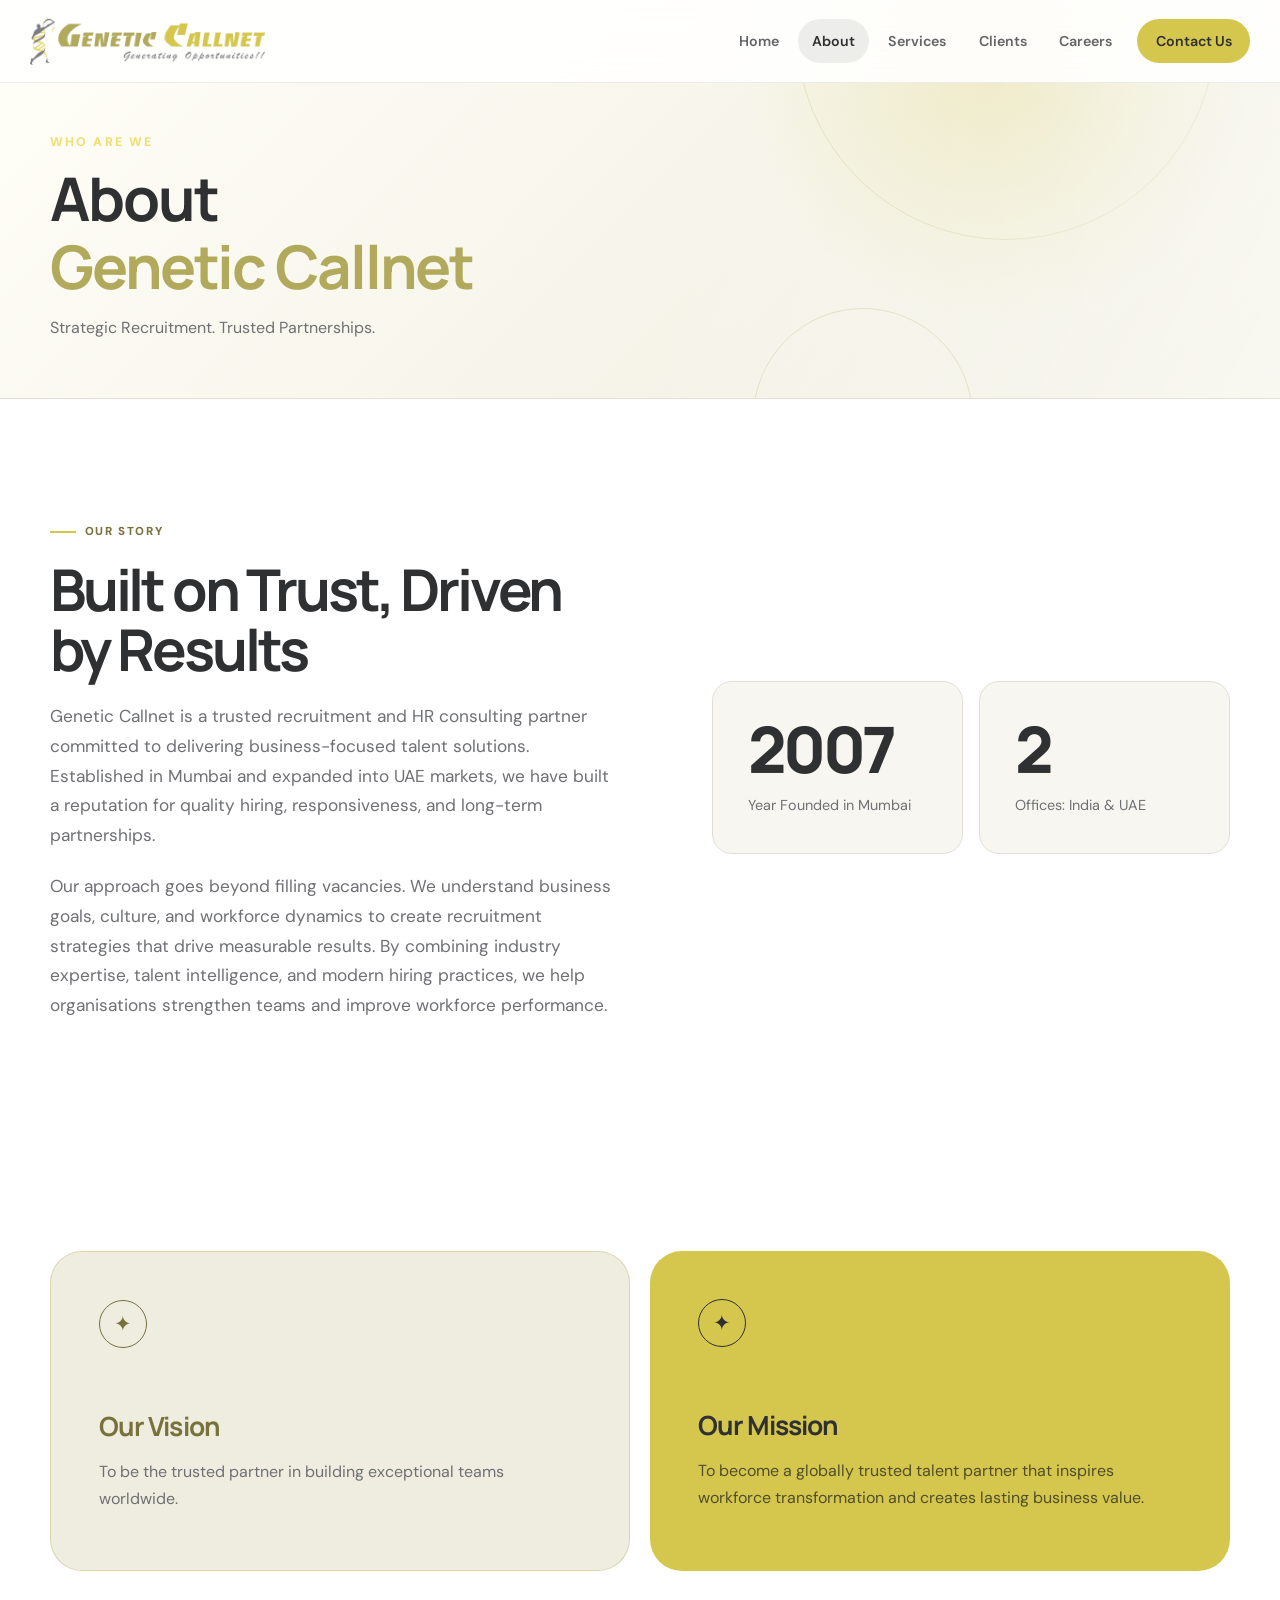
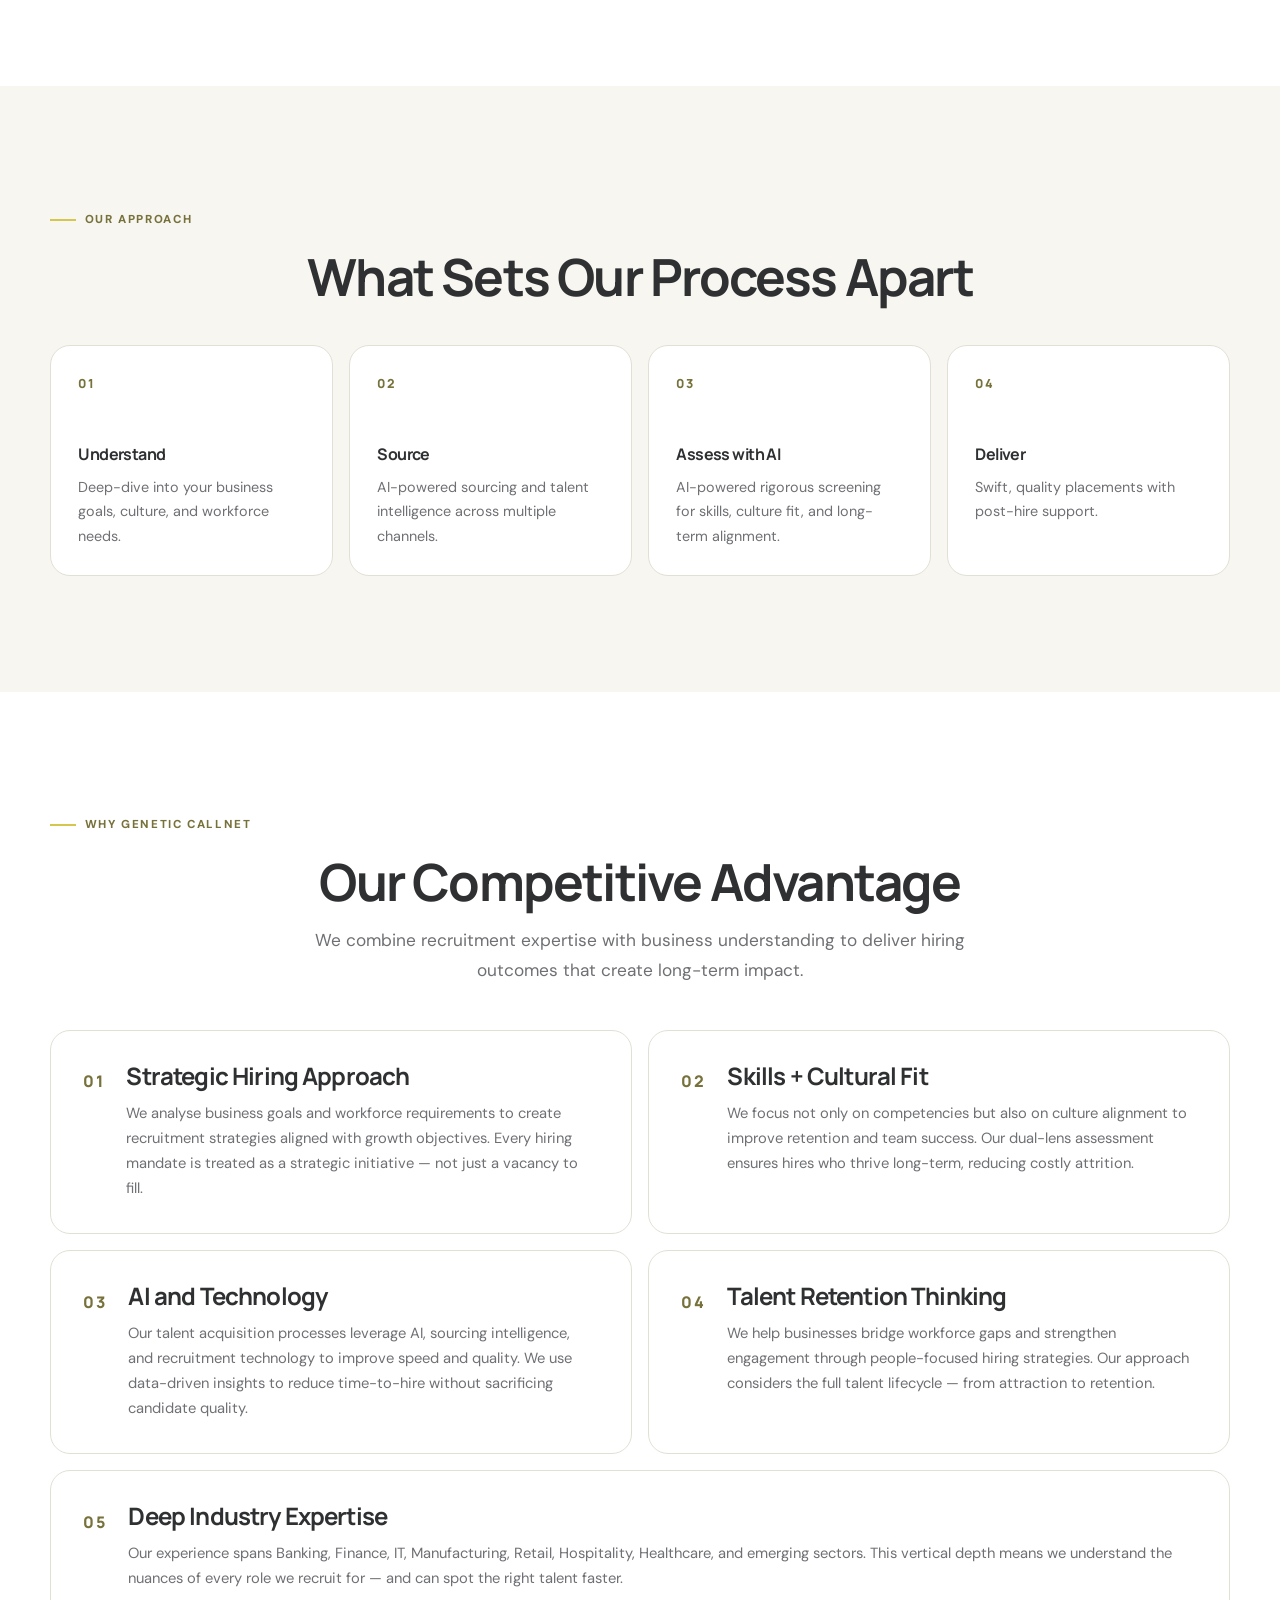
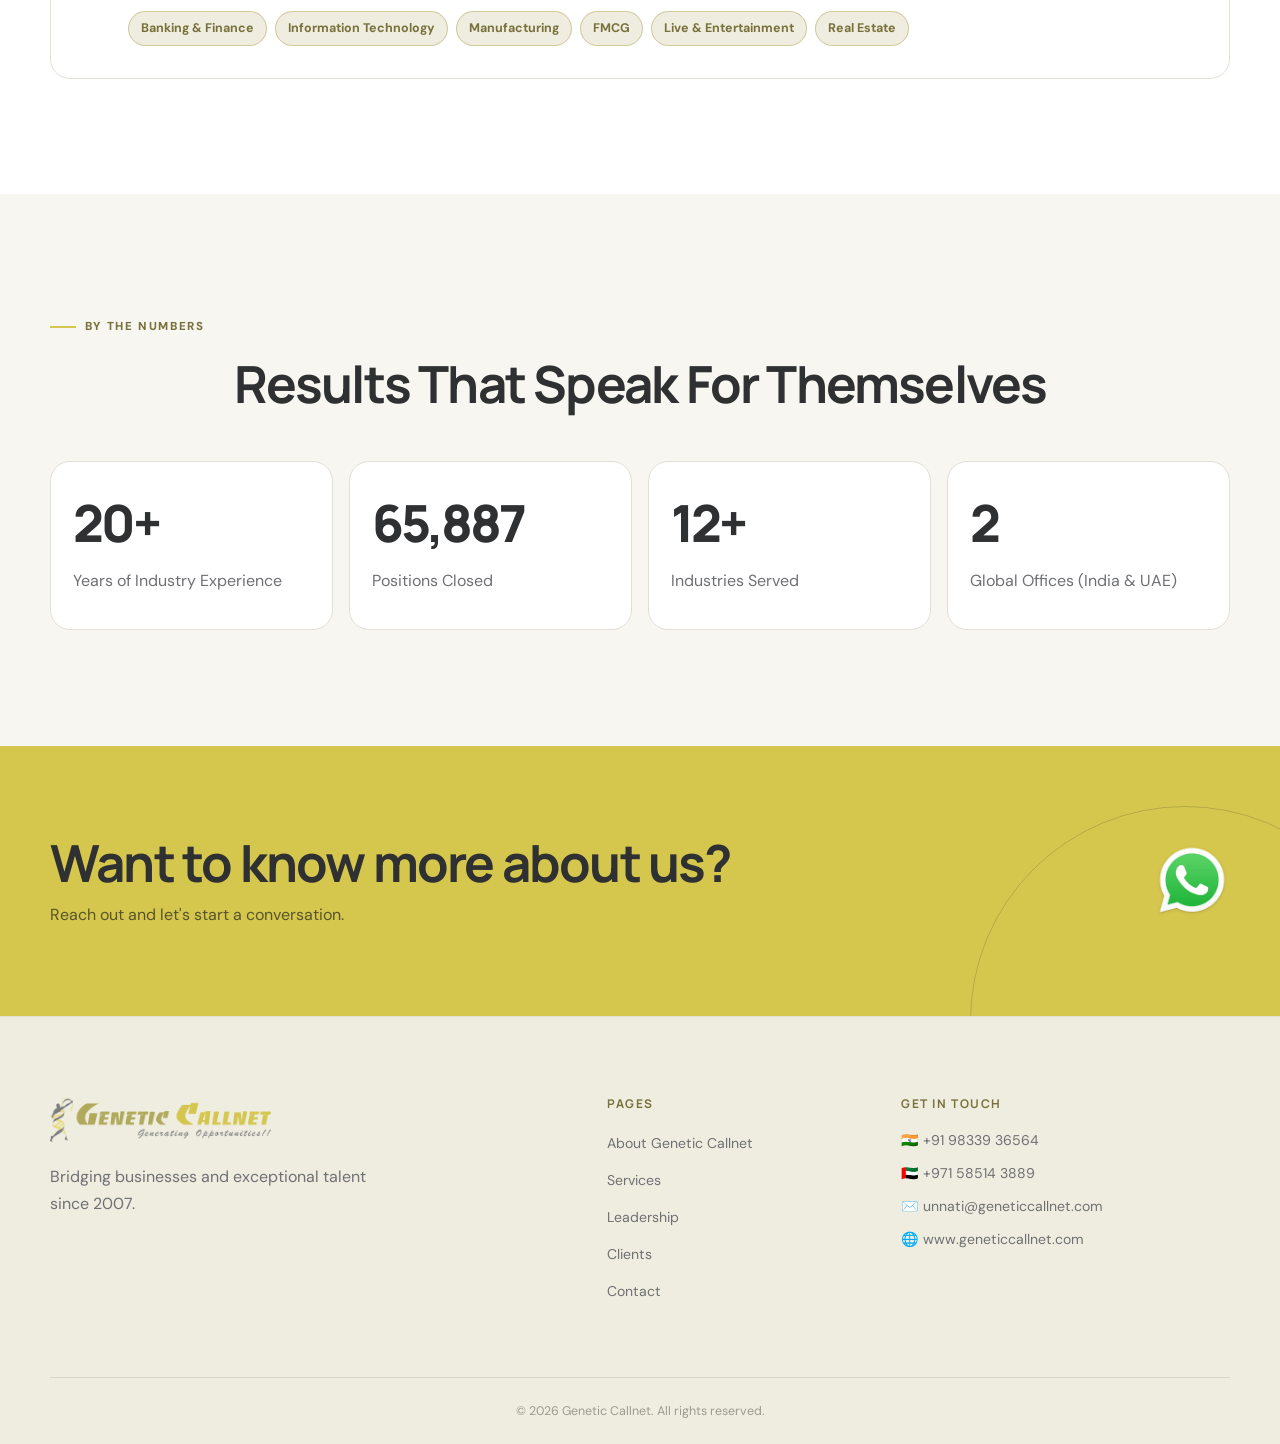
==== commit 35ddf8a0: "Add files via upload" ====
--- a/about.html
+++ b/about.html
@@ -68,7 +68,7 @@
         </div>
         <div class="mv-card vision">
           <div class="mv-icon">✨</div>
-          <h3>Our Vision</h3>
+          <h3>Our Mission</h3>
           <p>To become a globally trusted talent partner that inspires workforce transformation and creates lasting business value.</p>
         </div>
       </div>
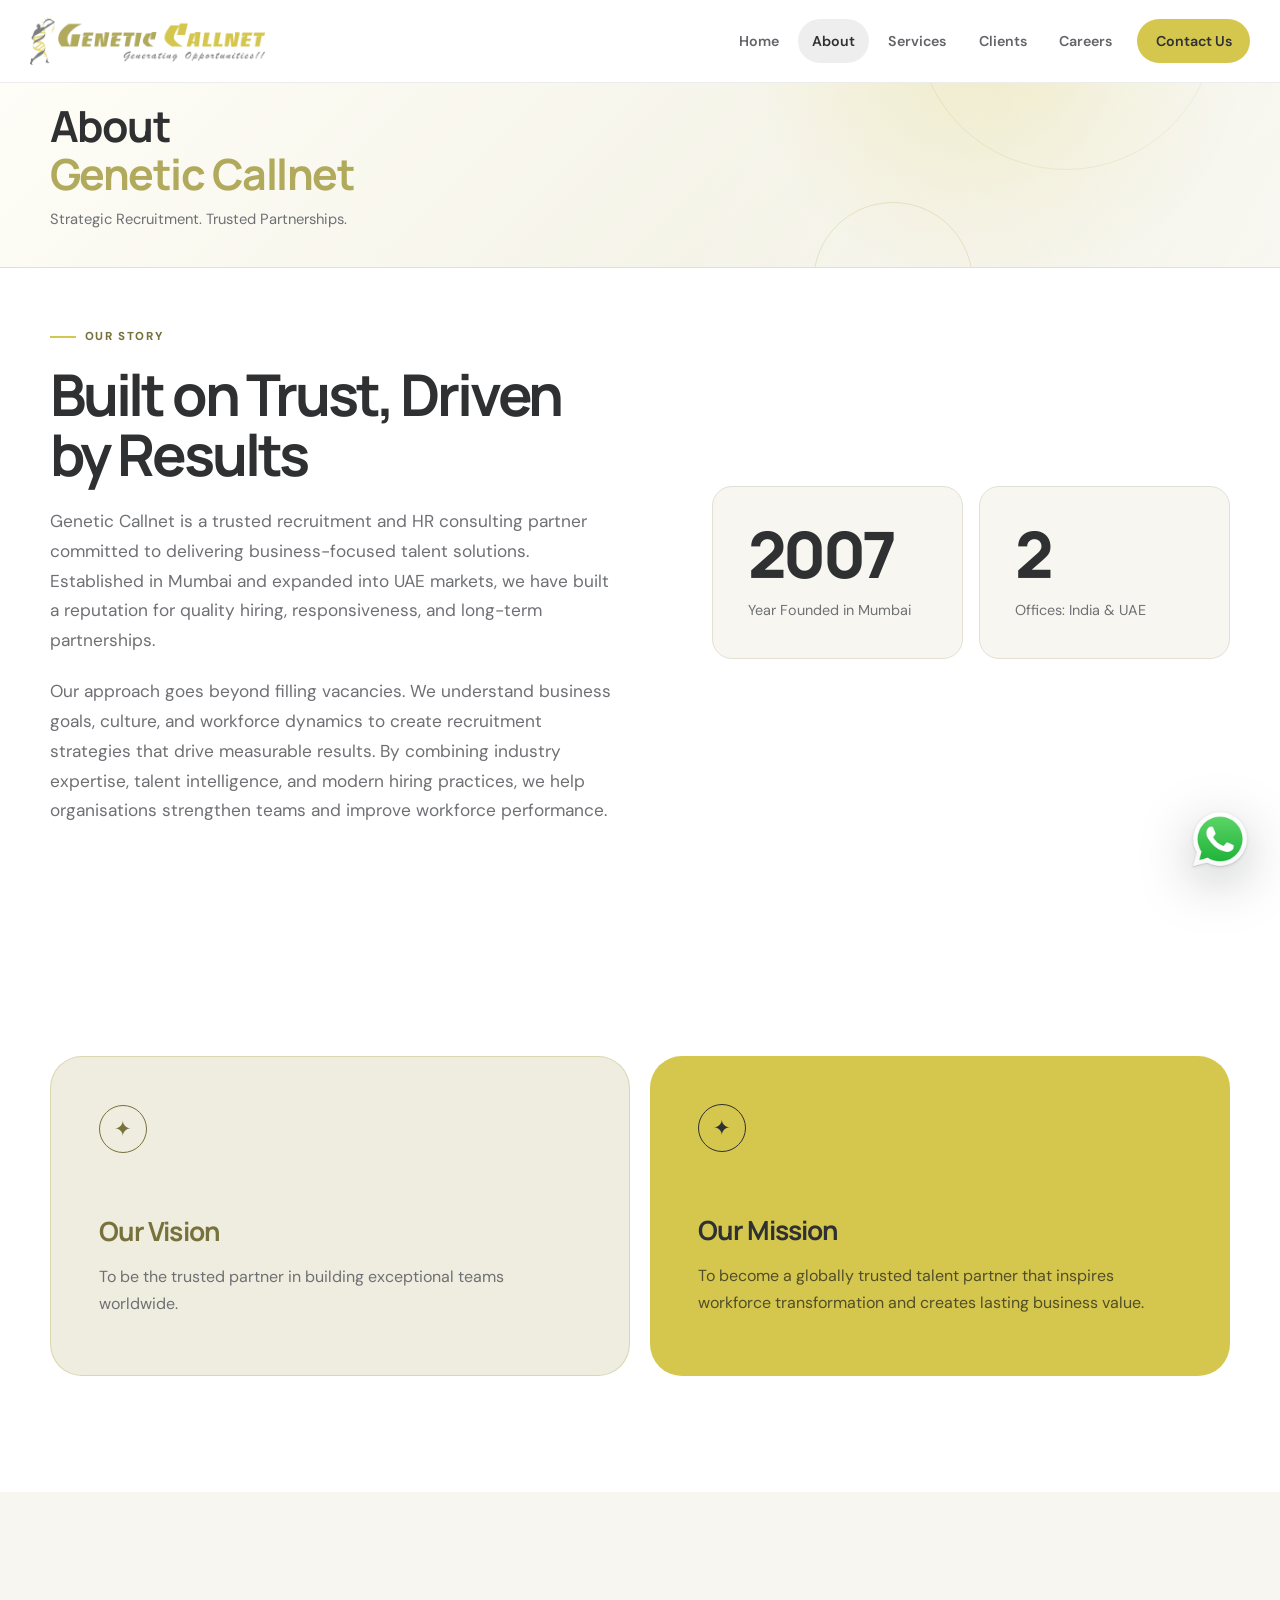
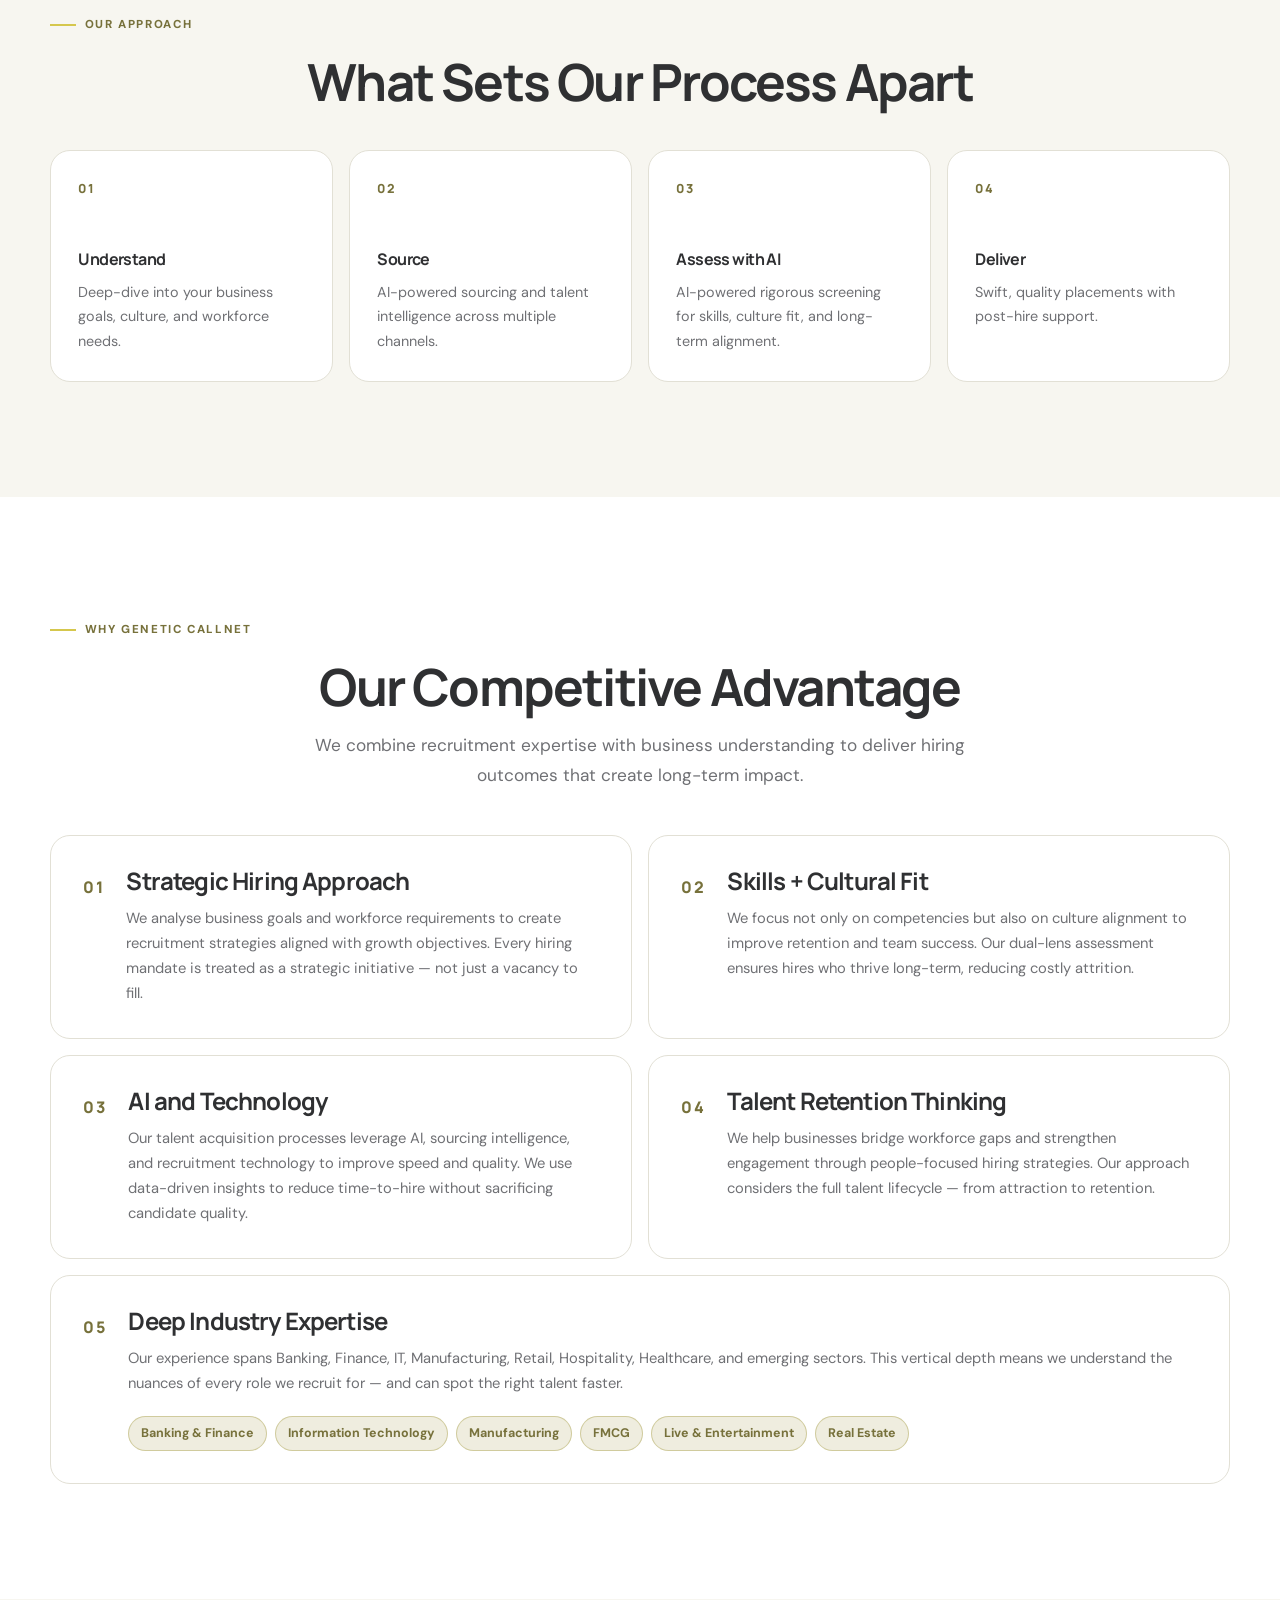
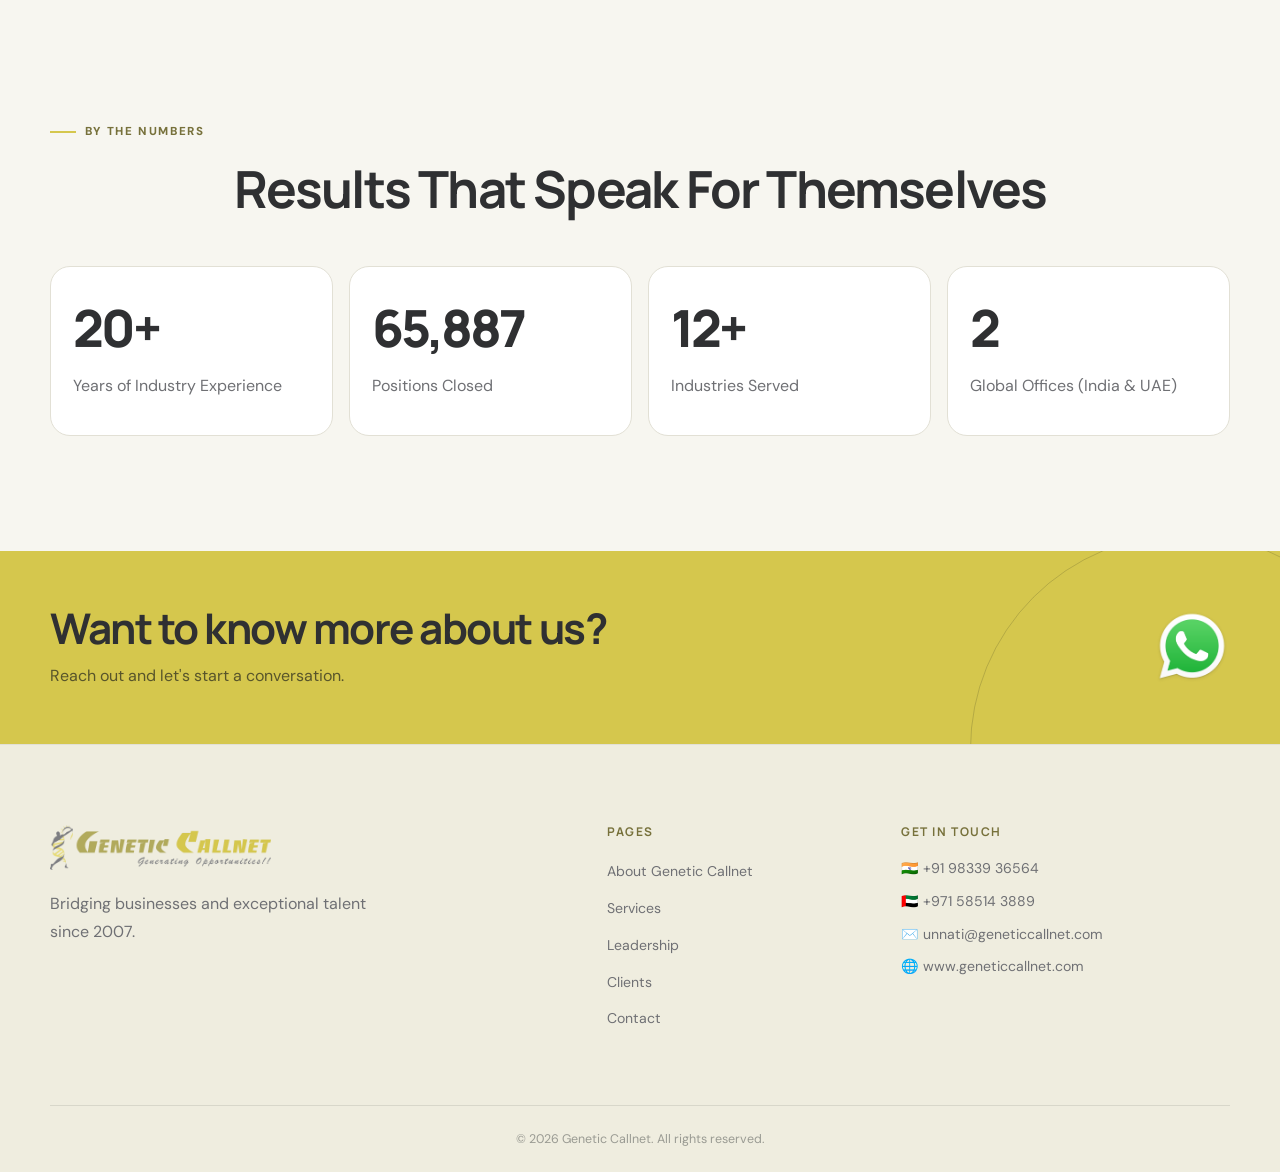
==== commit 172751d6: "Add files via upload" ====
--- a/about.html
+++ b/about.html
@@ -16,7 +16,7 @@
         <li class="nav-item" id="about-dropdown">
           <button class="dropdown-toggle active">About</button>
           <div class="dropdown-menu">
-            <a href="about.html" class="active">About Genetic Callnet</a>
+            <a href="about.html" class="active">Genetic Callnet</a>
             <a href="leadership.html">Leadership Team</a>
           </div>
         </li>
@@ -31,13 +31,12 @@
   <section class="page-hero">
     <div class="page-hero-bg"></div>
     <div class="container">
-      <p class="hero-eyebrow">Who Are WE</p>
       <h1>About<br/><em>Genetic Callnet</em></h1>
       <p class="hero-sub" style="max-width:620px">Strategic Recruitment. Trusted Partnerships.</p>
     </div>
   </section>
 
-  <section class="section">
+  <section class="section about-story-section">
     <div class="container two-col">
       <div class="about-story-copy">
         <span class="tag">Our Story</span>
--- a/style.css
+++ b/style.css
@@ -133,11 +133,11 @@
   inset: 0 0 auto;
   z-index: 100;
   border-bottom: 1px solid rgba(17,20,24,.08);
-  background: rgba(255,255,255,.88);
-  backdrop-filter: blur(18px);
+  background: #fff;
+  backdrop-filter: none;
   transition: background var(--ease), box-shadow var(--ease);
 }
-.nav.scrolled { background: rgba(255,255,255,.97); box-shadow: 0 12px 40px rgba(17,20,24,.09); }
+.nav.scrolled { background: #fff; box-shadow: 0 12px 40px rgba(17,20,24,.09); }
 .nav-inner {
   display: flex;
   width: min(1220px, calc(100% - 40px));
@@ -218,7 +218,7 @@
   overflow: hidden;
   padding: 7.4rem 0 2.25rem;
   background:
-    url('BG1.png') center center / cover no-repeat;
+    url('Hero1.png') center center / cover no-repeat;
 }
 .hero::before {
   position: absolute;
@@ -292,7 +292,7 @@
 .hero-search-icon { color: var(--muted); font-size: 0; }
 .hero-search-icon::after { content: '⌕'; font-size: 1.5rem; }
 .hero-search-input { flex: 1; min-width: 0; padding: .7rem 0; border: 0; outline: 0; color: var(--ink); background: transparent; }
-.hero-search-btn { padding: .88rem 1.5rem; border: 0; border-radius: 11px; color: var(--ink); background: var(--yellow); cursor: pointer; font-weight: 800; }
+.hero-search-btn { padding: .88rem 2rem; border: 0; border-radius: 11px; color: var(--ink); background: var(--yellow); cursor: pointer; font-weight: 800; }
 .hero-search-hint {
   display: inline-flex;
   align-items: center;
@@ -312,7 +312,7 @@
 .page-hero {
   position: relative;
   overflow: hidden;
-  padding: 8.25rem 0 3.5rem;
+  padding: 6.35rem 0 2.15rem;
   border-bottom: 1px solid var(--line);
   background:
     radial-gradient(circle at 78% 18%, rgba(213,199,77,.28), transparent 24%),
@@ -324,8 +324,8 @@
   border-radius: 50%;
   content: '';
 }
-.page-hero::before { width: 420px; height: 420px; top: -180px; right: 5vw; }
-.page-hero::after { width: 220px; height: 220px; right: 24vw; bottom: -130px; }
+.page-hero::before { width: 300px; height: 300px; top: -130px; right: 5vw; }
+.page-hero::after { width: 160px; height: 160px; right: 24vw; bottom: -95px; }
 .page-hero-bg { position: absolute; inset: 0; background: linear-gradient(115deg, transparent 55%, rgba(255,255,255,.55)); }
 .page-hero .container {
   position: relative;
@@ -339,25 +339,30 @@
   margin-right: auto;
   margin-left: 0;
   color: var(--ink);
-  font-size: clamp(2.35rem, 4.7vw, 4.25rem);
+  font-size: clamp(1.85rem, 3.35vw, 3.05rem);
   text-align: left;
+}
+.page-hero .hero-eyebrow {
+  margin-bottom: .45rem;
+  font-size: .68rem;
 }
 .page-hero .hero-eyebrow,
 .page-hero .hero-sub {
   text-align: left;
 }
 .page-hero .hero-sub {
-  margin: .9rem 0 0 !important;
+  margin: .6rem 0 0 !important;
+  font-size: .92rem;
 }
 
 /* Careers uses a deliberately more compact banner than other inner pages. */
 .careers-page-hero {
-  padding-top: 7rem;
-  padding-bottom: 2.25rem;
+  padding-top: 5.4rem;
+  padding-bottom: 1.85rem;
 }
 .careers-page-hero h1 {
   max-width: 760px;
-  font-size: clamp(2.15rem, 4vw, 3.5rem);
+  font-size: clamp(1.75rem, 3vw, 2.55rem);
 }
 .careers-page-hero .hero-eyebrow { margin-bottom: .55rem; }
 .careers-page-hero .hero-sub {
@@ -390,6 +395,9 @@
 .intro-text p { font-size: 1.04rem; }
 .about-story-copy {
   max-width: 760px;
+}
+.about-story-section {
+  padding-top: clamp(2.25rem, 4vw, 3.5rem);
 }
 .about-story-copy h2 {
   max-width: 680px;
@@ -737,11 +745,14 @@
 }
 .file-hint { color: var(--muted); font-size: .76rem; }
 
-.cta-banner { position: relative; overflow: hidden; padding: 5.5rem 0; background: var(--yellow); }
+.cta-banner { position: relative; overflow: hidden; padding: 3.4rem 0; background: var(--yellow); }
 .cta-banner::after { position: absolute; right: -120px; bottom: -220px; width: 430px; height: 430px; border: 1px solid rgba(17,20,24,.16); border-radius: 50%; content: ''; }
 .cta-inner { position: relative; z-index: 1; display: flex; align-items: center; justify-content: space-between; gap: 2rem; }
-.cta-inner h2 { max-width: 750px; font-size: clamp(2rem, 4vw, 3.5rem); }
+.cta-inner h2 { max-width: none; font-size: clamp(2rem, 3.3vw, 3rem); }
 .cta-inner p { margin-top: .6rem; color: rgba(17,20,24,.64); }
+@media (min-width: 961px) {
+  .cta-inner h2 { white-space: nowrap; }
+}
 .cta-banner .btn-white {
   border: 0;
   background: #25d366;
@@ -793,6 +804,30 @@
   filter: drop-shadow(0 16px 28px rgba(17,20,24,.22));
 }
 .whatsapp-icon-link img {
+  display: block;
+  width: 100%;
+  height: 100%;
+  object-fit: contain;
+}
+.floating-whatsapp {
+  position: fixed;
+  right: clamp(1rem, 2.2vw, 1.8rem);
+  bottom: clamp(1rem, 2.2vw, 1.8rem);
+  z-index: 120;
+  display: inline-flex;
+  width: 64px;
+  height: 64px;
+  align-items: center;
+  justify-content: center;
+  border-radius: 50%;
+  filter: drop-shadow(0 14px 26px rgba(17,20,24,.26));
+  transition: transform var(--ease), filter var(--ease);
+}
+.floating-whatsapp:hover {
+  transform: translateY(-4px) scale(1.04);
+  filter: drop-shadow(0 18px 34px rgba(17,20,24,.32));
+}
+.floating-whatsapp img {
   display: block;
   width: 100%;
   height: 100%;
@@ -930,7 +965,7 @@
     min-height: 470px;
     padding: 7.1rem 0 2.25rem;
     background:
-      url('BG1.png') center center / cover no-repeat;
+      url('Hero1.png') center center / cover no-repeat;
   }
   .hero::before { inset: 0; opacity: 1; }
   .hero-headline { max-width: 720px; font-size: clamp(2rem, 8vw, 2.75rem); line-height: 1.03; }
@@ -938,9 +973,10 @@
   .hero-search-icon { display: none; }
   .hero-search-input { width: 100%; flex-basis: calc(100% - 110px); padding-left: .4rem; }
   .hero-search-btn { flex: 1; }
-  .page-hero { padding: 7.5rem 0 3rem; }
-  .careers-page-hero { padding: 6.25rem 0 2rem; }
-  .careers-page-hero h1 { font-size: clamp(2rem, 9vw, 2.8rem); }
+  .page-hero { padding: 6.1rem 0 2rem; }
+  .page-hero h1 { font-size: clamp(1.9rem, 7vw, 2.55rem); }
+  .careers-page-hero { padding: 5.35rem 0 1.85rem; }
+  .careers-page-hero h1 { font-size: clamp(1.85rem, 7vw, 2.45rem); }
   .careers-openings-section { padding-top: 2rem; }
   .service-cards, .services-full-grid, .advantage-grid, .industry-grid, .mv-grid, .process-steps { grid-template-columns: 1fr; }
   .adv-card--wide { grid-column: auto; }
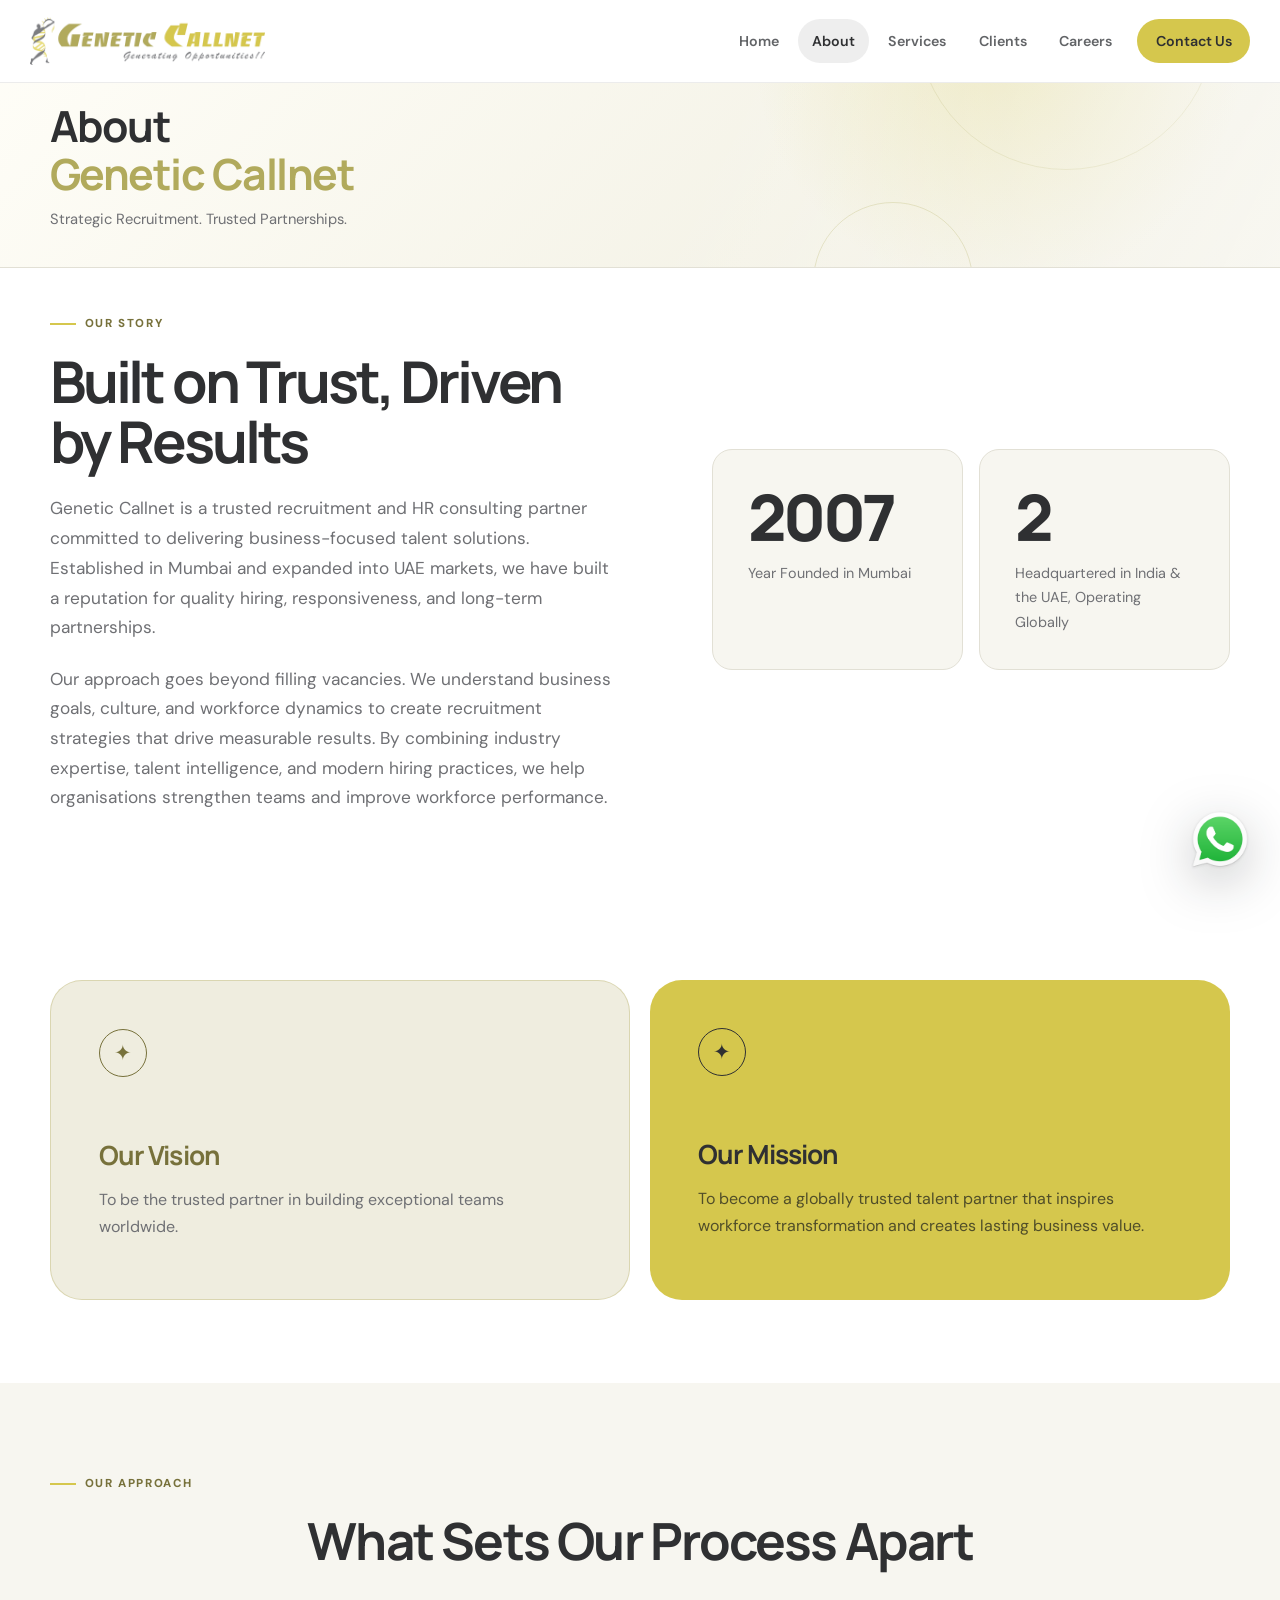
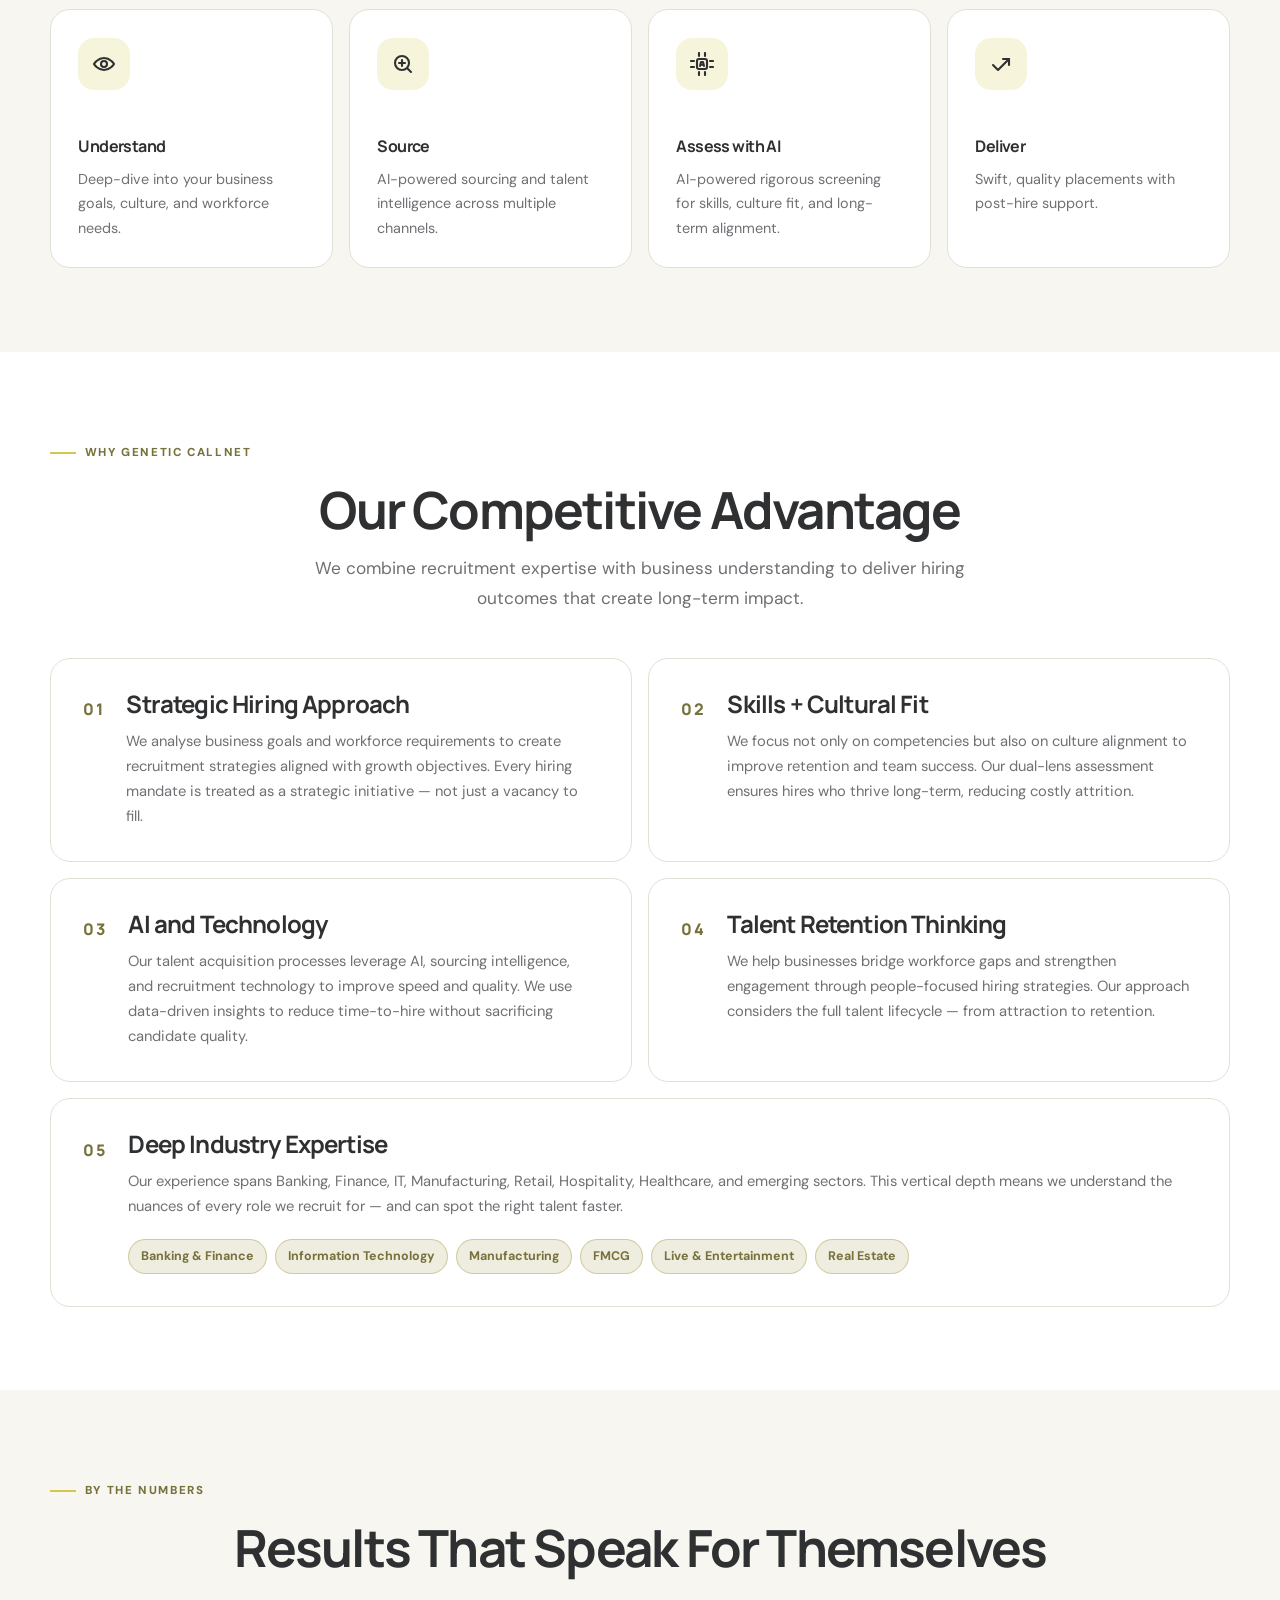
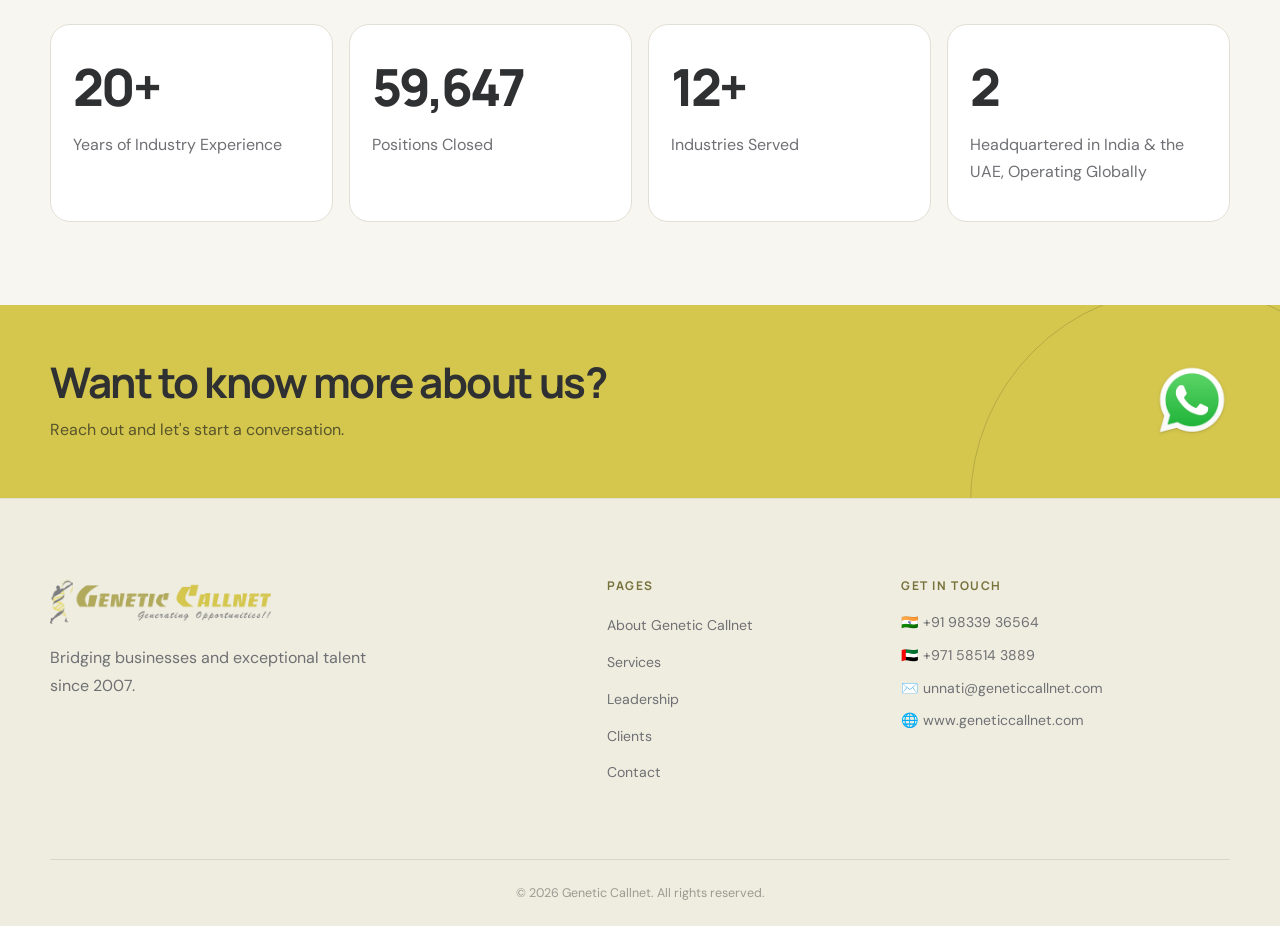
==== commit 94d10516: "Add files via upload" ====
--- a/about.html
+++ b/about.html
@@ -51,7 +51,7 @@
         </div>
         <div class="about-highlight">
           <span class="about-big">2</span>
-          <p>Offices: India & UAE</p>
+          <p>Headquartered in India &amp; the UAE, Operating Globally</p>
         </div>
       </div>
     </div>
@@ -79,13 +79,13 @@
       <span class="tag">Our Approach</span>
       <h2 style="text-align:center;margin-bottom:2.5rem">What Sets Our Process Apart</h2>
       <div class="process-steps">
-        <div class="step"><span class="step-num">01</span><h4>Understand</h4><p>Deep-dive into your business goals, culture, and workforce needs.</p></div>
+        <div class="step"><span class="step-num" aria-hidden="true"></span><h4>Understand</h4><p>Deep-dive into your business goals, culture, and workforce needs.</p></div>
         <div class="step-arrow">→</div>
-        <div class="step"><span class="step-num">02</span><h4>Source</h4><p>AI-powered sourcing and talent intelligence across multiple channels.</p></div>
+        <div class="step"><span class="step-num" aria-hidden="true"></span><h4>Source</h4><p>AI-powered sourcing and talent intelligence across multiple channels.</p></div>
         <div class="step-arrow">→</div>
-        <div class="step"><span class="step-num">03</span><h4>Assess with AI</h4><p>AI-powered rigorous screening for skills, culture fit, and long-term alignment.</p></div>
+        <div class="step"><span class="step-num" aria-hidden="true"></span><h4>Assess with AI</h4><p>AI-powered rigorous screening for skills, culture fit, and long-term alignment.</p></div>
         <div class="step-arrow">→</div>
-        <div class="step"><span class="step-num">04</span><h4>Deliver</h4><p>Swift, quality placements with post-hire support.</p></div>
+        <div class="step"><span class="step-num" aria-hidden="true"></span><h4>Deliver</h4><p>Swift, quality placements with post-hire support.</p></div>
       </div>
     </div>
   </section>
@@ -150,10 +150,10 @@
       <span class="tag">By the Numbers</span>
       <h2 style="text-align:center;margin-bottom:3rem">Results That Speak For Themselves</h2>
       <div class="numbers-row">
-        <div class="number-card"><span class="big-num">20+</span><p>Years of Industry Experience</p></div>
-        <div class="number-card"><span class="big-num">65,887</span><p>Positions Closed</p></div>
-        <div class="number-card"><span class="big-num">12+</span><p>Industries Served</p></div>
-        <div class="number-card"><span class="big-num">2</span><p>Global Offices (India & UAE)</p></div>
+        <div class="number-card"><span class="big-num" data-count-to="20" data-count-suffix="+">1</span><p>Years of Industry Experience</p></div>
+        <div class="number-card"><span class="big-num" data-count-to="65887">1</span><p>Positions Closed</p></div>
+        <div class="number-card"><span class="big-num" data-count-to="12" data-count-suffix="+">1</span><p>Industries Served</p></div>
+        <div class="number-card"><span class="big-num" data-count-to="2">1</span><p>Headquartered in India &amp; the UAE, Operating Globally</p></div>
       </div>
     </div>
   </section>
--- a/style.css
+++ b/style.css
@@ -71,7 +71,7 @@
 button, a { -webkit-tap-highlight-color: transparent; }
 
 .container { width: min(1180px, calc(100% - 40px)); margin-inline: auto; }
-.section { padding: clamp(5rem, 9vw, 8.5rem) 0; }
+.section { padding: clamp(3.5rem, 6.5vw, 6rem) 0; }
 .section:nth-of-type(even) { position: relative; }
 .section-sub { max-width: 650px; margin: .85rem 0 2.8rem; font-size: 1.08rem; }
 
@@ -213,12 +213,12 @@
 .hero {
   position: relative;
   display: flex;
-  min-height: 430px;
+  min-height: 600px;
   align-items: center;
   overflow: hidden;
-  padding: 7.4rem 0 2.25rem;
+  padding: 8.2rem 0 3.2rem;
   background:
-    url('Hero1.png') center center / cover no-repeat;
+    url('GoldBG.png') center center / cover no-repeat;
 }
 .hero::before {
   position: absolute;
@@ -397,7 +397,7 @@
   max-width: 760px;
 }
 .about-story-section {
-  padding-top: clamp(2.25rem, 4vw, 3.5rem);
+  padding-top: clamp(1.65rem, 3vw, 2.6rem);
 }
 .about-story-copy h2 {
   max-width: 680px;
@@ -536,7 +536,38 @@
 
 .process-steps { display: grid; grid-template-columns: repeat(4, 1fr); gap: 1rem; }
 .step { position: relative; min-height: 230px; padding: 1.7rem; }
-.step-num, .adv-num { display: block; margin-bottom: 3.2rem; color: var(--olive-deep); font-family: var(--font-display); font-size: .78rem; font-weight: 800; letter-spacing: .12em; }
+.adv-num { display: block; margin-bottom: 3.2rem; color: var(--olive-deep); font-family: var(--font-display); font-size: .78rem; font-weight: 800; letter-spacing: .12em; }
+.step-num {
+  position: relative;
+  display: grid;
+  width: 52px;
+  height: 52px;
+  place-items: center;
+  margin-bottom: 3rem;
+  border-radius: 16px;
+  color: var(--ink);
+  background: var(--yellow-soft);
+}
+.step-num::after {
+  width: 24px;
+  height: 24px;
+  content: '';
+  background: currentColor;
+  mask: var(--step-icon) center / contain no-repeat;
+  -webkit-mask: var(--step-icon) center / contain no-repeat;
+}
+.step:nth-of-type(1) .step-num {
+  --step-icon: url("data:image/svg+xml,%3Csvg xmlns='http://www.w3.org/2000/svg' viewBox='0 0 24 24' fill='none' stroke='black' stroke-width='2.1' stroke-linecap='round' stroke-linejoin='round'%3E%3Cpath d='M2 12s3.5-6 10-6 10 6 10 6-3.5 6-10 6S2 12 2 12Z'/%3E%3Ccircle cx='12' cy='12' r='3'/%3E%3C/svg%3E");
+}
+.step:nth-of-type(3) .step-num {
+  --step-icon: url("data:image/svg+xml,%3Csvg xmlns='http://www.w3.org/2000/svg' viewBox='0 0 24 24' fill='none' stroke='black' stroke-width='2.1' stroke-linecap='round' stroke-linejoin='round'%3E%3Ccircle cx='11' cy='11' r='7'/%3E%3Cpath d='m20 20-4-4M11 8v6M8 11h6'/%3E%3C/svg%3E");
+}
+.step:nth-of-type(5) .step-num {
+  --step-icon: url("data:image/svg+xml,%3Csvg xmlns='http://www.w3.org/2000/svg' viewBox='0 0 24 24' fill='none' stroke='black' stroke-width='2.1' stroke-linecap='round' stroke-linejoin='round'%3E%3Crect x='7' y='7' width='10' height='10' rx='2'/%3E%3Cpath d='M9 1v3M15 1v3M9 20v3M15 20v3M1 9h3M1 15h3M20 9h3M20 15h3M10 14l1-4h2l1 4M10.4 12.7h3.2'/%3E%3C/svg%3E");
+}
+.step:nth-of-type(7) .step-num {
+  --step-icon: url("data:image/svg+xml,%3Csvg xmlns='http://www.w3.org/2000/svg' viewBox='0 0 24 24' fill='none' stroke='black' stroke-width='2.1' stroke-linecap='round' stroke-linejoin='round'%3E%3Cpath d='M20 7 9 18l-5-5'/%3E%3Cpath d='M14 7h6v6'/%3E%3C/svg%3E");
+}
 .step h4 { margin-bottom: .7rem; }
 .step p { font-size: .9rem; }
 .step-arrow { display: none; }
@@ -940,7 +971,7 @@
 
 @media (max-width: 760px) {
   .container, .hero-content, .nav-inner { width: min(100% - 28px, 1180px); }
-  .section { padding: 4.5rem 0; }
+  .section { padding: 3.4rem 0; }
   .nav-inner { height: 72px; }
   .logo-img { height: 40px; }
   .hamburger { display: flex; }
@@ -962,10 +993,10 @@
   .nav-links .nav-cta { margin: .6rem 0 0; justify-content: center; }
   .dropdown-menu { position: static; margin-top: .3rem; border: 0; background: var(--canvas); box-shadow: none; }
   .hero {
-    min-height: 470px;
-    padding: 7.1rem 0 2.25rem;
+    min-height: 655px;
+    padding: 7.8rem 0 3rem;
     background:
-      url('Hero1.png') center center / cover no-repeat;
+      url('GoldBG.png') center center / cover no-repeat;
   }
   .hero::before { inset: 0; opacity: 1; }
   .hero-headline { max-width: 720px; font-size: clamp(2rem, 8vw, 2.75rem); line-height: 1.03; }
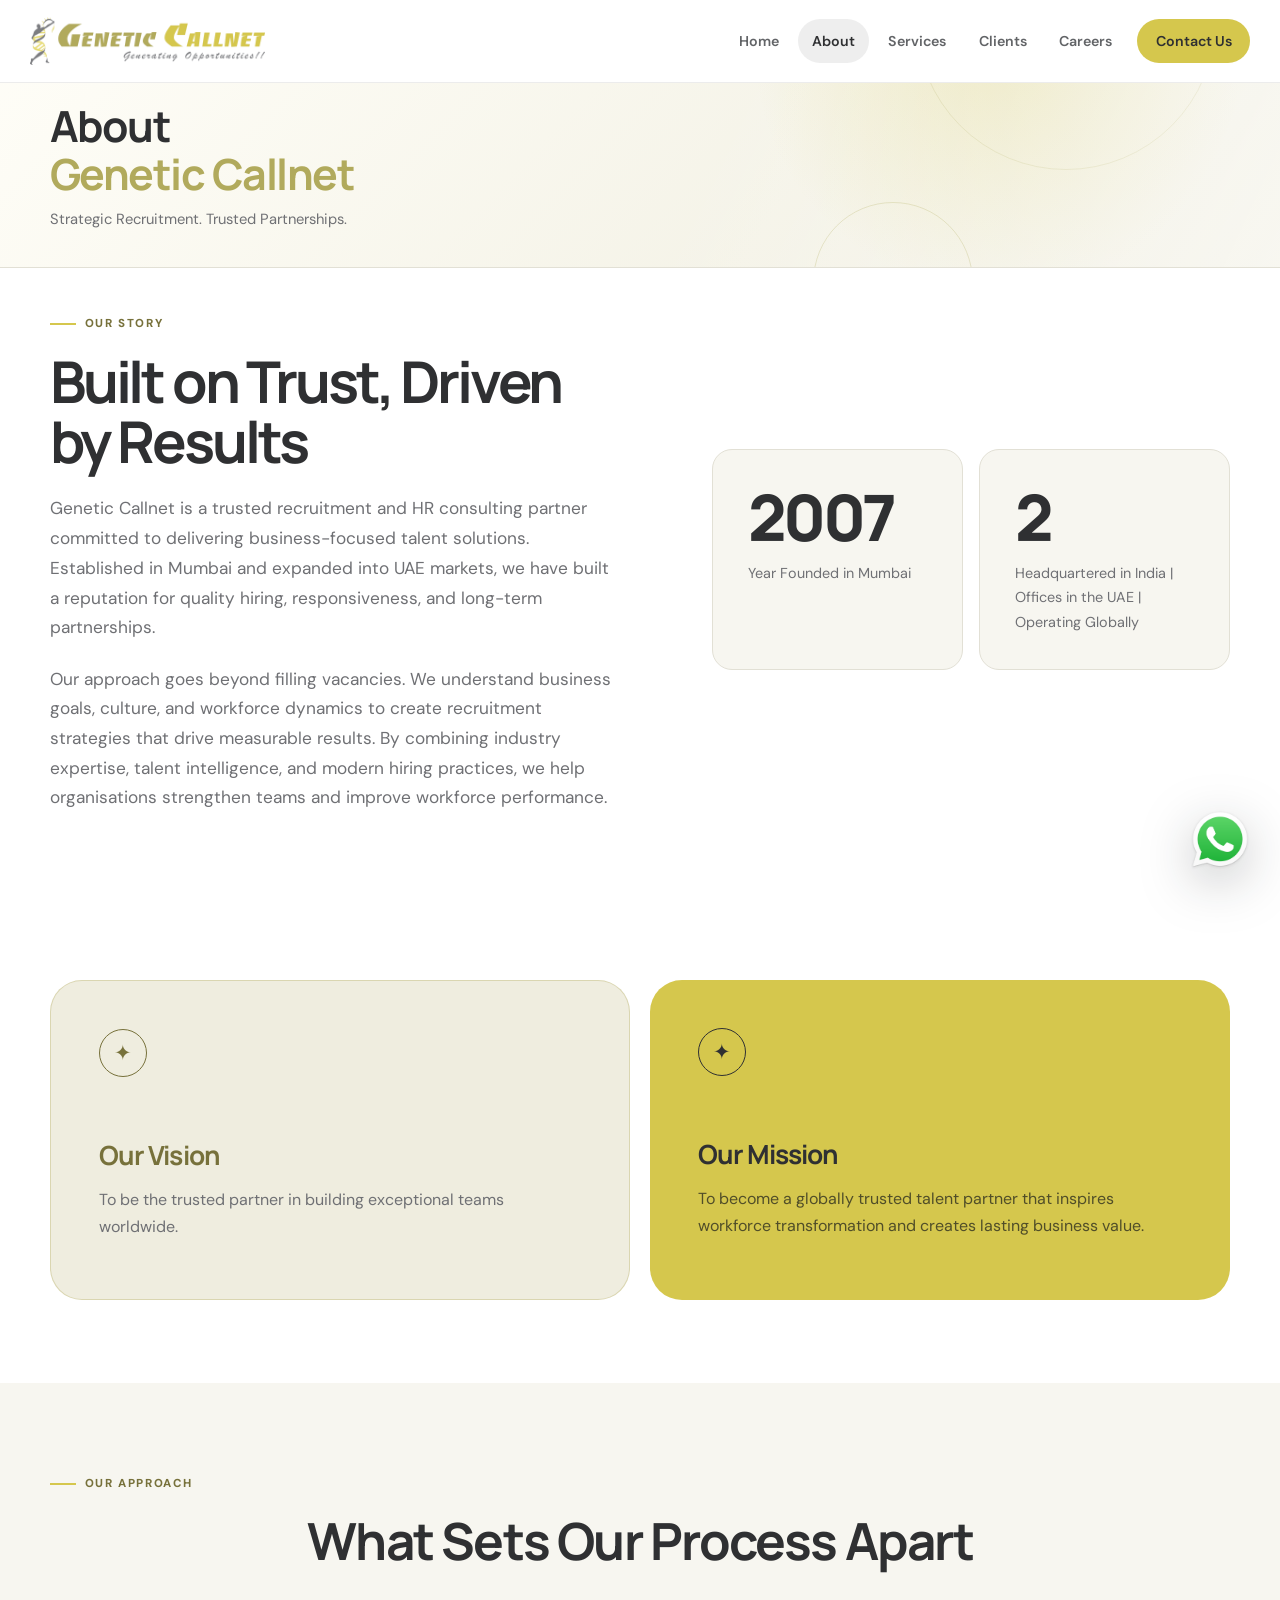
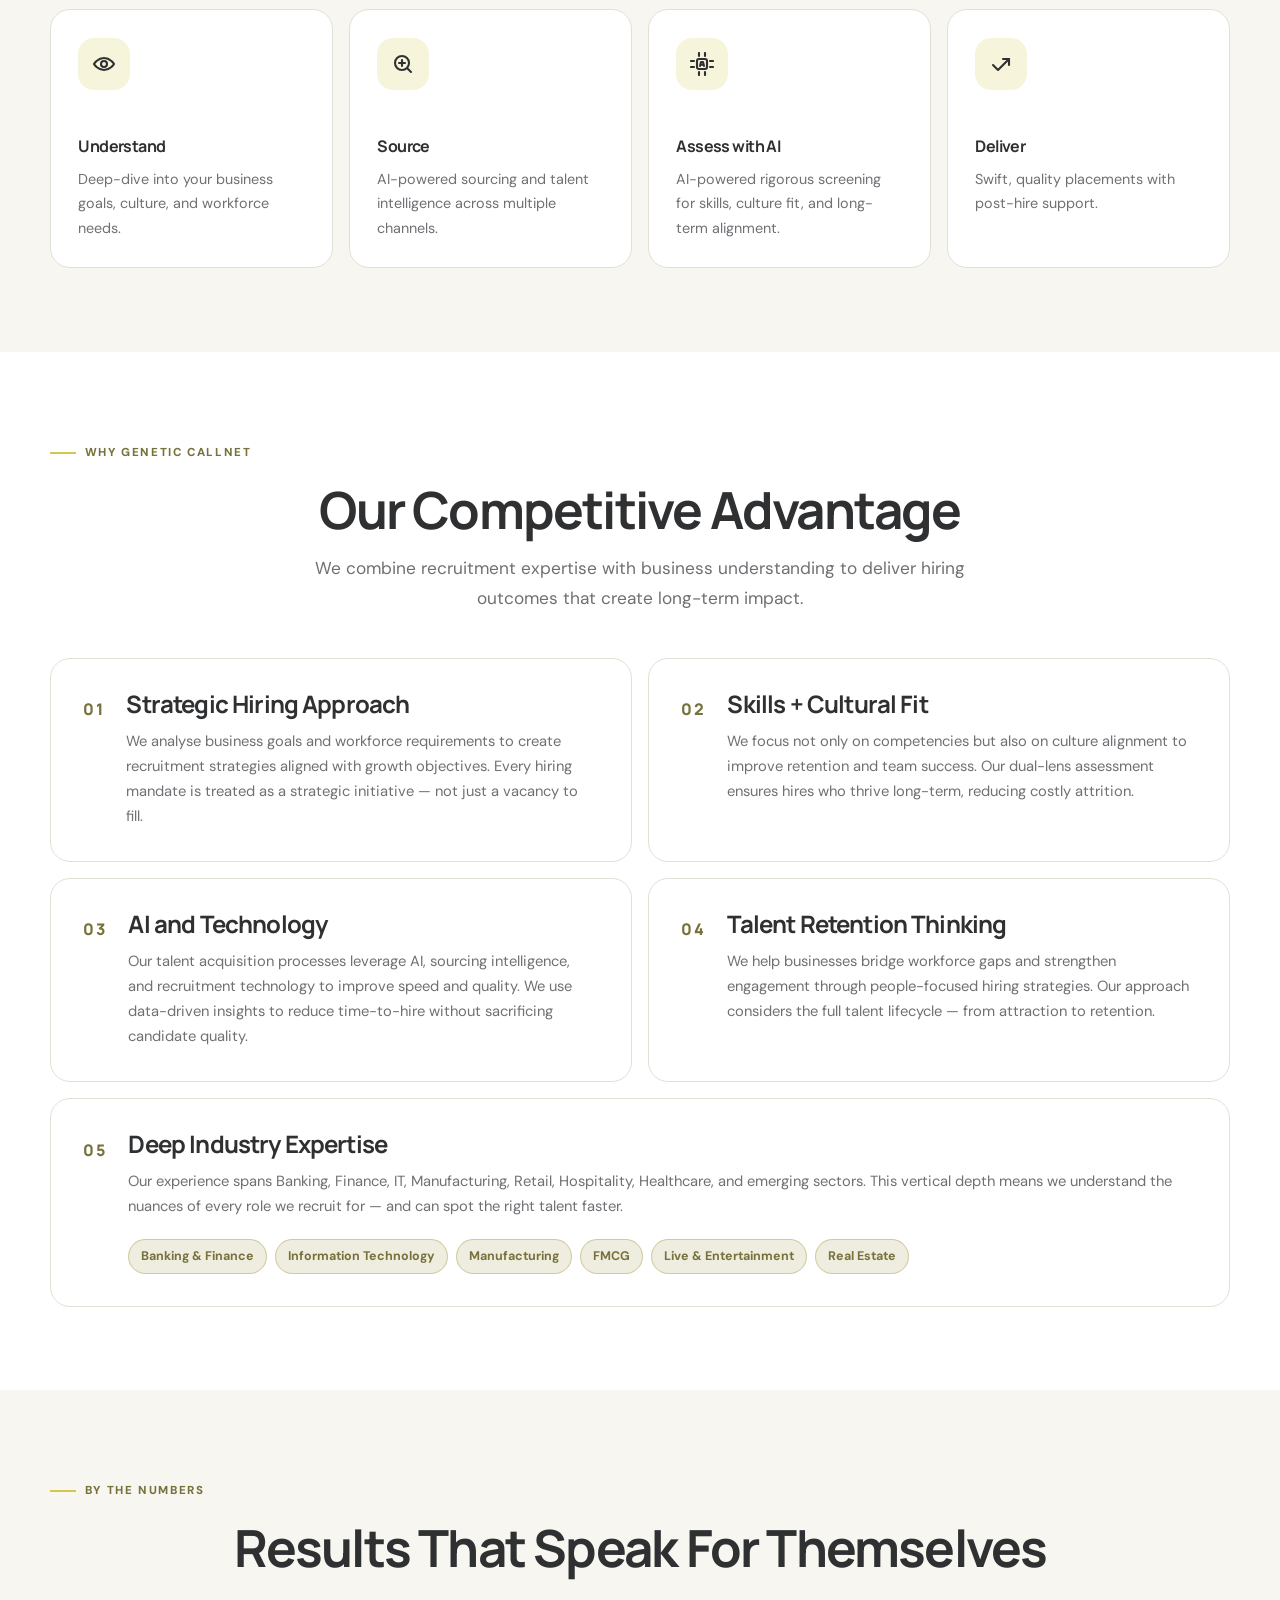
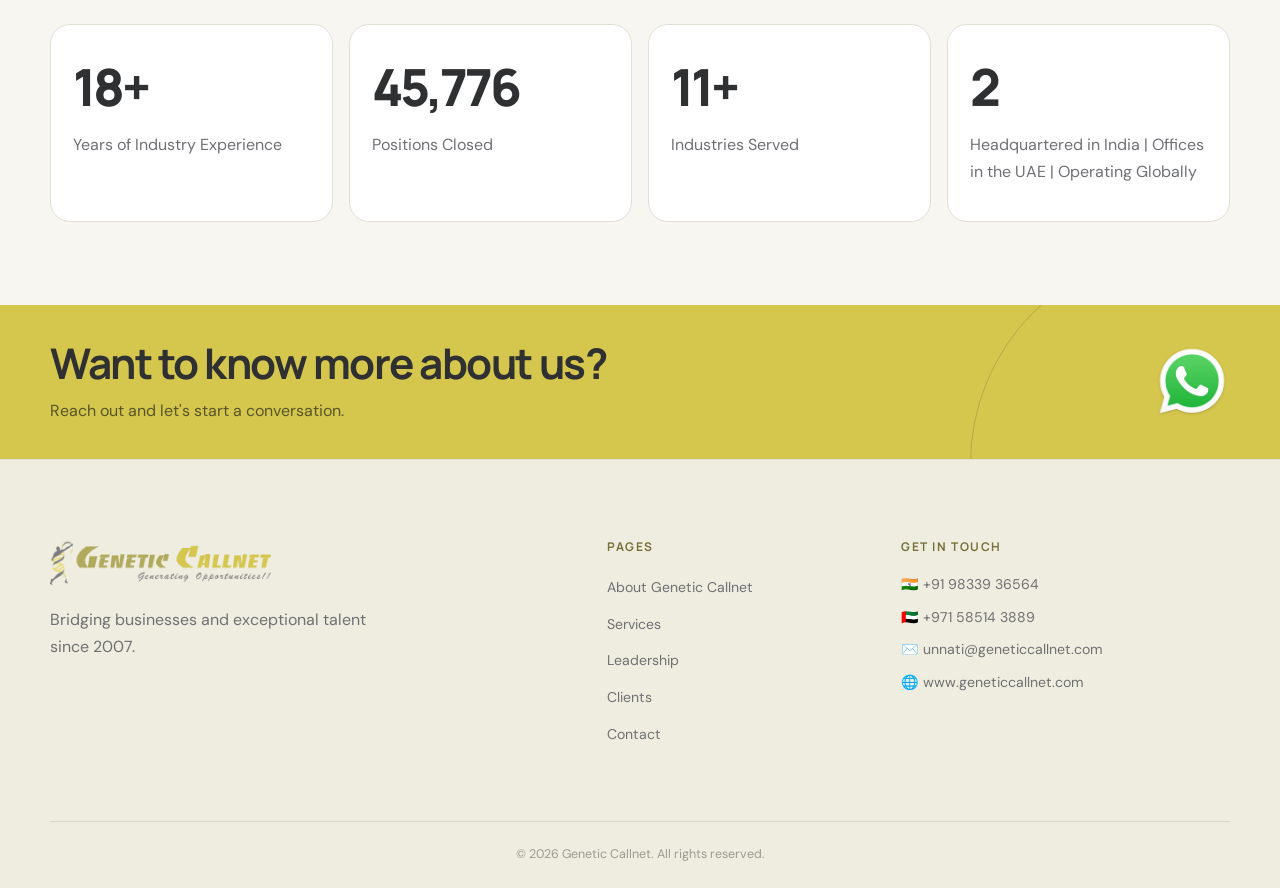
==== commit f08731ab: "Add files via upload" ====
--- a/about.html
+++ b/about.html
@@ -3,8 +3,28 @@
 <head>
   <meta charset="UTF-8" />
   <meta name="viewport" content="width=device-width, initial-scale=1.0" />
+  <meta name="description" content="Learn how Genetic Callnet, founded in 2007, helps organizations across India, the UAE, and global markets build stronger teams through strategic recruitment and workforce solutions." />
+  <meta name="robots" content="index, follow, max-image-preview:large" />
+  <link rel="canonical" href="https://www.geneticcallnet.com/about.html" />
+  <meta property="og:title" content="About Genetic Callnet | Strategic Recruitment Partner" />
+  <meta property="og:description" content="Our recruitment philosophy, mission, vision, industries, and approach to building exceptional teams." />
+  <meta property="og:type" content="article" />
+  <meta property="og:url" content="https://www.geneticcallnet.com/about.html" />
+  <meta property="og:image" content="https://www.geneticcallnet.com/WORLDMAPGOLD.png" />
+  <meta name="twitter:card" content="summary_large_image" />
   <title>About Genetic Callnet</title>
   <link rel="stylesheet" href="style.css" />
+  <script type="application/ld+json">
+  {
+    "@context":"https://schema.org",
+    "@type":"AboutPage",
+    "url":"https://www.geneticcallnet.com/about.html",
+    "name":"About Genetic Callnet",
+    "description":"Genetic Callnet is a strategic recruitment and HR consulting partner founded in Mumbai in 2007, with offices in India and the UAE.",
+    "about":{"@id":"https://www.geneticcallnet.com/#organization"},
+    "mainEntity":{"@id":"https://www.geneticcallnet.com/#organization"}
+  }
+  </script>
 </head>
 <body>
   <nav class="nav" id="nav">
@@ -51,7 +71,7 @@
         </div>
         <div class="about-highlight">
           <span class="about-big">2</span>
-          <p>Headquartered in India &amp; the UAE, Operating Globally</p>
+          <p>Headquartered in India | Offices in the UAE | Operating Globally</p>
         </div>
       </div>
     </div>
@@ -153,7 +173,7 @@
         <div class="number-card"><span class="big-num" data-count-to="20" data-count-suffix="+">1</span><p>Years of Industry Experience</p></div>
         <div class="number-card"><span class="big-num" data-count-to="65887">1</span><p>Positions Closed</p></div>
         <div class="number-card"><span class="big-num" data-count-to="12" data-count-suffix="+">1</span><p>Industries Served</p></div>
-        <div class="number-card"><span class="big-num" data-count-to="2">1</span><p>Headquartered in India &amp; the UAE, Operating Globally</p></div>
+        <div class="number-card"><span class="big-num" data-count-to="2">1</span><p>Headquartered in India | Offices in the UAE | Operating Globally</p></div>
       </div>
     </div>
   </section>
--- a/style.css
+++ b/style.css
@@ -218,7 +218,7 @@
   overflow: hidden;
   padding: 8.2rem 0 3.2rem;
   background:
-    url('GoldBG.png') center center / cover no-repeat;
+    url('WORLDMAPGOLD.png') center center / cover no-repeat;
 }
 .hero::before {
   position: absolute;
@@ -602,10 +602,49 @@
   position: absolute;
   top: 50%;
   left: 50%;
-  content: '✦';
-  font-size: 1.15rem;
-  line-height: 1;
+  width: 25px;
+  height: 25px;
+  content: '';
+  background: currentColor;
+  -webkit-mask-image: var(--svc-icon);
+  -webkit-mask-position: center;
+  -webkit-mask-repeat: no-repeat;
+  -webkit-mask-size: contain;
+  mask-image: var(--svc-icon);
+  mask-position: center;
+  mask-repeat: no-repeat;
+  mask-size: contain;
   transform: translate(-50%, -50%);
+}
+#permanent-recruitment .svc-icon-box {
+  --svc-icon: url("data:image/svg+xml,%3Csvg xmlns='http://www.w3.org/2000/svg' viewBox='0 0 24 24' fill='none' stroke='black' stroke-width='2.1' stroke-linecap='round' stroke-linejoin='round'%3E%3Ccircle cx='9' cy='7' r='4'/%3E%3Cpath d='M3 21v-2a6 6 0 0 1 6-6 6 6 0 0 1 6 6'/%3E%3Cpath d='m16 11 2 2 4-4'/%3E%3C/svg%3E");
+}
+#rpo .svc-icon-box {
+  --svc-icon: url("data:image/svg+xml,%3Csvg xmlns='http://www.w3.org/2000/svg' viewBox='0 0 24 24' fill='none' stroke='black' stroke-width='2.1' stroke-linecap='round' stroke-linejoin='round'%3E%3Cpath d='M21 12a9 9 0 0 0-15.3-6.4L3 8'/%3E%3Cpath d='M3 3v5h5'/%3E%3Cpath d='M3 12a9 9 0 0 0 15.3 6.4L21 16'/%3E%3Cpath d='M21 21v-5h-5'/%3E%3C/svg%3E");
+}
+#contract-staffing .svc-icon-box {
+  --svc-icon: url("data:image/svg+xml,%3Csvg xmlns='http://www.w3.org/2000/svg' viewBox='0 0 24 24' fill='none' stroke='black' stroke-width='2' stroke-linecap='round' stroke-linejoin='round'%3E%3Cpath d='M16 21v-2a4 4 0 0 0-4-4H6a4 4 0 0 0-4 4v2'/%3E%3Ccircle cx='9' cy='7' r='4'/%3E%3Cpath d='M19 8v6M16 11h6'/%3E%3C/svg%3E");
+}
+#executive-search .svc-icon-box {
+  --svc-icon: url("data:image/svg+xml,%3Csvg xmlns='http://www.w3.org/2000/svg' viewBox='0 0 24 24' fill='none' stroke='black' stroke-width='2' stroke-linecap='round' stroke-linejoin='round'%3E%3Cpath d='m3 7 4 4 5-7 5 7 4-4-2 11H5L3 7Z'/%3E%3Cpath d='M5 21h14'/%3E%3C/svg%3E");
+}
+#global-recruitment .svc-icon-box {
+  --svc-icon: url("data:image/svg+xml,%3Csvg xmlns='http://www.w3.org/2000/svg' viewBox='0 0 24 24' fill='none' stroke='black' stroke-width='2' stroke-linecap='round' stroke-linejoin='round'%3E%3Ccircle cx='12' cy='12' r='9'/%3E%3Cpath d='M3 12h18M12 3a15 15 0 0 1 0 18M12 3a15 15 0 0 0 0 18'/%3E%3C/svg%3E");
+}
+#turnkey-recruitment-projects .svc-icon-box {
+  --svc-icon: url("data:image/svg+xml,%3Csvg xmlns='http://www.w3.org/2000/svg' viewBox='0 0 24 24' fill='none' stroke='black' stroke-width='2' stroke-linecap='round' stroke-linejoin='round'%3E%3Ccircle cx='12' cy='12' r='9'/%3E%3Ccircle cx='12' cy='12' r='5'/%3E%3Ccircle cx='12' cy='12' r='1' fill='black'/%3E%3C/svg%3E");
+}
+#recruitment-research-advisory .svc-icon-box {
+  --svc-icon: url("data:image/svg+xml,%3Csvg xmlns='http://www.w3.org/2000/svg' viewBox='0 0 24 24' fill='none' stroke='black' stroke-width='2' stroke-linecap='round' stroke-linejoin='round'%3E%3Cpath d='M9 18h6M10 22h4'/%3E%3Cpath d='M8.5 15.5A7 7 0 1 1 15.5 15.5L14 18h-4l-1.5-2.5Z'/%3E%3Cpath d='M12 6v4M10 10h4'/%3E%3C/svg%3E");
+}
+#training-development .svc-icon-box {
+  --svc-icon: url("data:image/svg+xml,%3Csvg xmlns='http://www.w3.org/2000/svg' viewBox='0 0 24 24' fill='none' stroke='black' stroke-width='2' stroke-linecap='round' stroke-linejoin='round'%3E%3Cpath d='M4 5a3 3 0 0 1 3-3h5v18H7a3 3 0 0 0-3 3V5Z'/%3E%3Cpath d='M20 5a3 3 0 0 0-3-3h-5v18h5a3 3 0 0 1 3 3V5Z'/%3E%3C/svg%3E");
+}
+#corporate-hr-events .svc-icon-box {
+  --svc-icon: url("data:image/svg+xml,%3Csvg xmlns='http://www.w3.org/2000/svg' viewBox='0 0 24 24' fill='none' stroke='black' stroke-width='2' stroke-linecap='round' stroke-linejoin='round'%3E%3Crect x='3' y='5' width='18' height='16' rx='2'/%3E%3Cpath d='M16 3v4M8 3v4M3 10h18'/%3E%3Cpath d='m12 13 .8 1.7 1.8.2-1.3 1.2.4 1.8-1.7-.9-1.7.9.4-1.8-1.3-1.2 1.8-.2.8-1.7Z'/%3E%3C/svg%3E");
+}
+#mental-wellness-programs .svc-icon-box {
+  --svc-icon: url("data:image/svg+xml,%3Csvg xmlns='http://www.w3.org/2000/svg' viewBox='0 0 24 24' fill='none' stroke='black' stroke-width='2' stroke-linecap='round' stroke-linejoin='round'%3E%3Cpath d='M20.8 4.6a5.5 5.5 0 0 0-7.8 0L12 5.7l-1.1-1.1a5.5 5.5 0 0 0-7.8 7.8L12 21l8.8-8.6a5.5 5.5 0 0 0 0-7.8Z'/%3E%3Cpath d='M7 12h3l1-2 2 4 1-2h3'/%3E%3C/svg%3E");
 }
 .svc-content h3, .adv-body h3 { margin-bottom: .7rem; }
 .svc-content p, .adv-body p { font-size: .92rem; }
@@ -760,6 +799,17 @@
 }
 .contact-form input:focus, .contact-form select:focus, .contact-form textarea:focus { border-color: var(--olive); box-shadow: 0 0 0 4px rgba(177,170,92,.2); }
 .contact-form textarea { min-height: 130px; resize: vertical; }
+.legacy-contact-form { display: none !important; }
+.google-form-frame {
+  display: block;
+  width: 100%;
+  min-height: 900px;
+  border: 0;
+  border-radius: 12px;
+  background: white;
+}
+.google-form-submit-frame { display: none; }
+.google-form-success { color: var(--olive-deep); font-weight: 700; }
 .contact-form input[type="file"] {
   padding: .65rem;
   cursor: pointer;
@@ -776,7 +826,7 @@
 }
 .file-hint { color: var(--muted); font-size: .76rem; }
 
-.cta-banner { position: relative; overflow: hidden; padding: 3.4rem 0; background: var(--yellow); }
+.cta-banner { position: relative; overflow: hidden; padding: 2.2rem 0; background: var(--yellow); }
 .cta-banner::after { position: absolute; right: -120px; bottom: -220px; width: 430px; height: 430px; border: 1px solid rgba(17,20,24,.16); border-radius: 50%; content: ''; }
 .cta-inner { position: relative; z-index: 1; display: flex; align-items: center; justify-content: space-between; gap: 2rem; }
 .cta-inner h2 { max-width: none; font-size: clamp(2rem, 3.3vw, 3rem); }
@@ -996,7 +1046,7 @@
     min-height: 655px;
     padding: 7.8rem 0 3rem;
     background:
-      url('GoldBG.png') center center / cover no-repeat;
+      url('WORLDMAPGOLD.png') center center / cover no-repeat;
   }
   .hero::before { inset: 0; opacity: 1; }
   .hero-headline { max-width: 720px; font-size: clamp(2rem, 8vw, 2.75rem); line-height: 1.03; }
@@ -1037,3 +1087,34 @@
 @media (prefers-reduced-motion: reduce) {
   *, *::before, *::after { scroll-behavior: auto !important; animation-duration: .01ms !important; animation-iteration-count: 1 !important; transition-duration: .01ms !important; }
 }
+
+/* Answer-focused FAQ sections */
+.faq-section { background: var(--bg-alt); }
+.faq-section h2 { max-width: 720px; margin-bottom: 1.5rem; }
+.faq-list { max-width: 900px; display: grid; gap: .8rem; }
+.faq-item {
+  background: var(--white);
+  border: 1px solid var(--border);
+  border-radius: var(--radius);
+  padding: 1.15rem 1.35rem;
+}
+.faq-item summary {
+  cursor: pointer;
+  color: var(--text);
+  font-weight: 700;
+  list-style: none;
+  padding-right: 2rem;
+  position: relative;
+}
+.faq-item summary::-webkit-details-marker { display: none; }
+.faq-item summary::after {
+  content: '+';
+  position: absolute;
+  right: 0;
+  top: -.1rem;
+  color: var(--gold-dim);
+  font-size: 1.4rem;
+  font-weight: 400;
+}
+.faq-item[open] summary::after { content: '−'; }
+.faq-item p { color: var(--text-muted); margin: .8rem 0 0; line-height: 1.7; }
